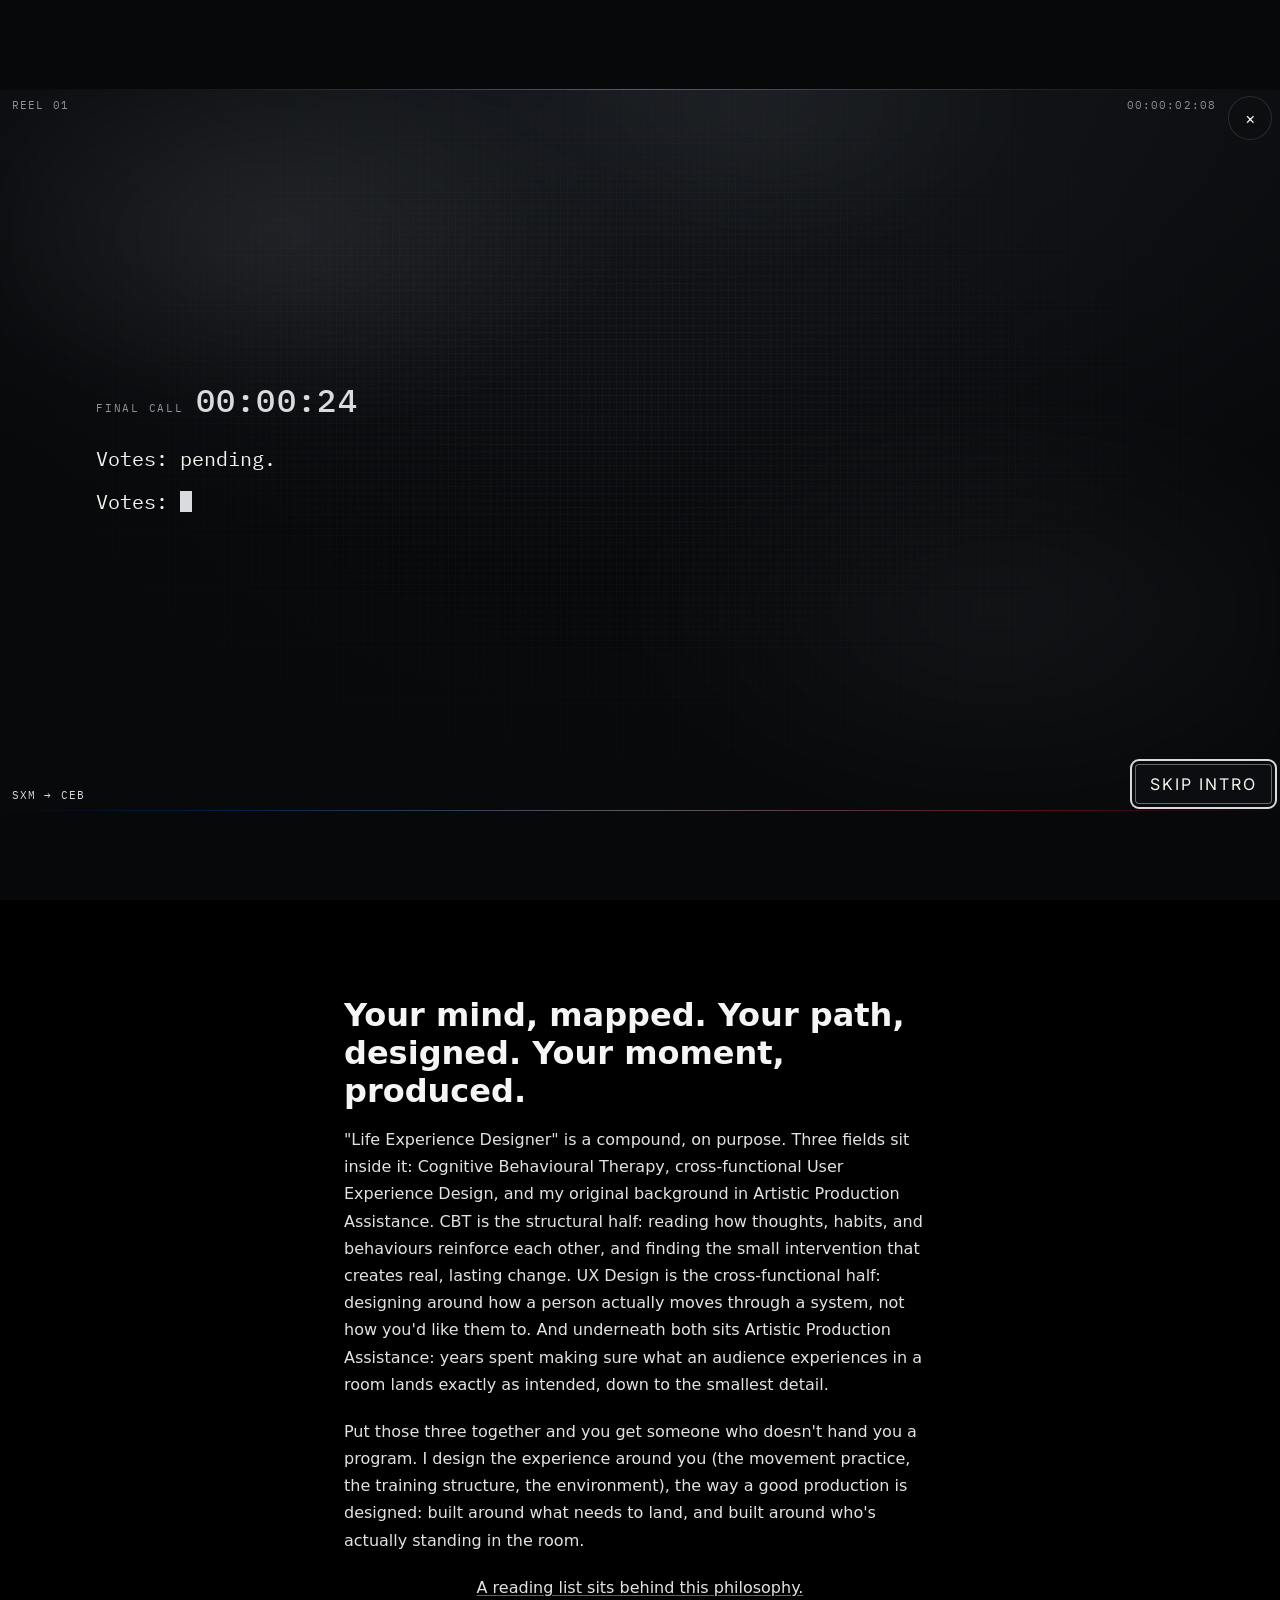
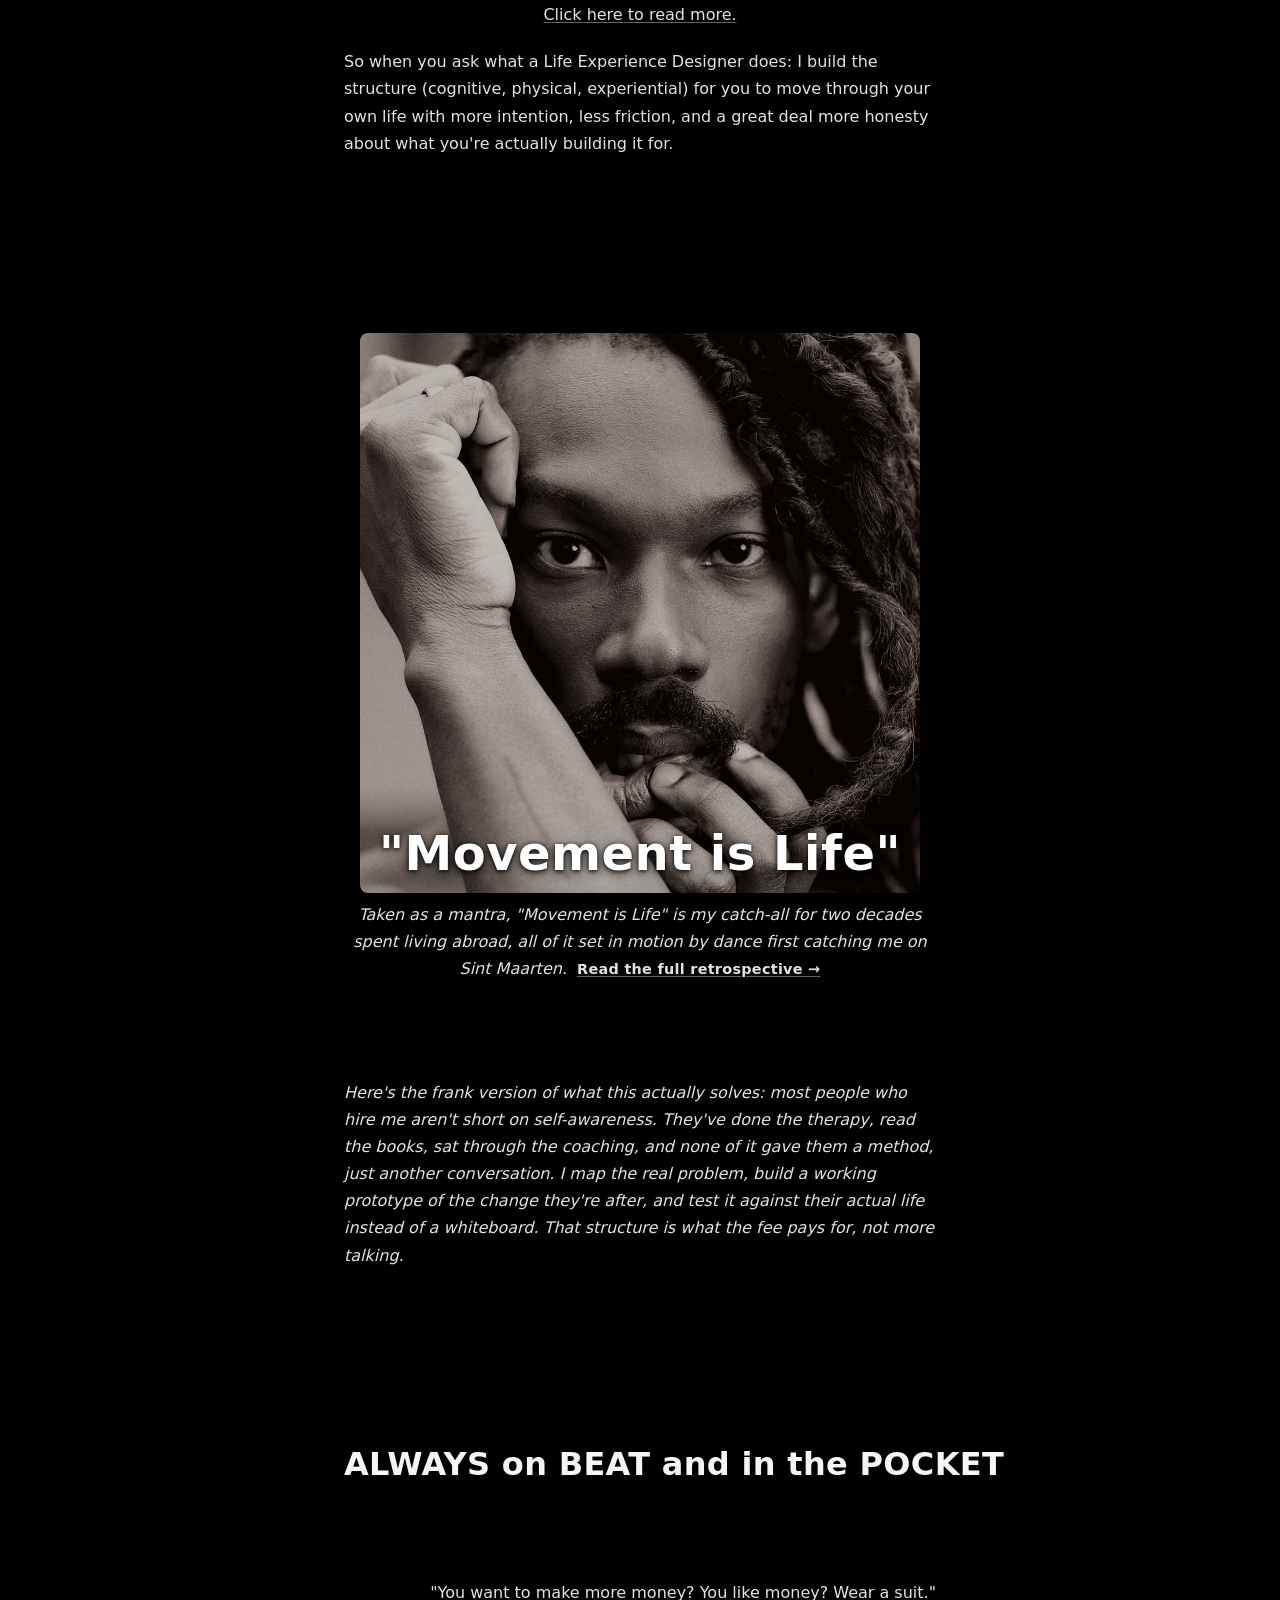
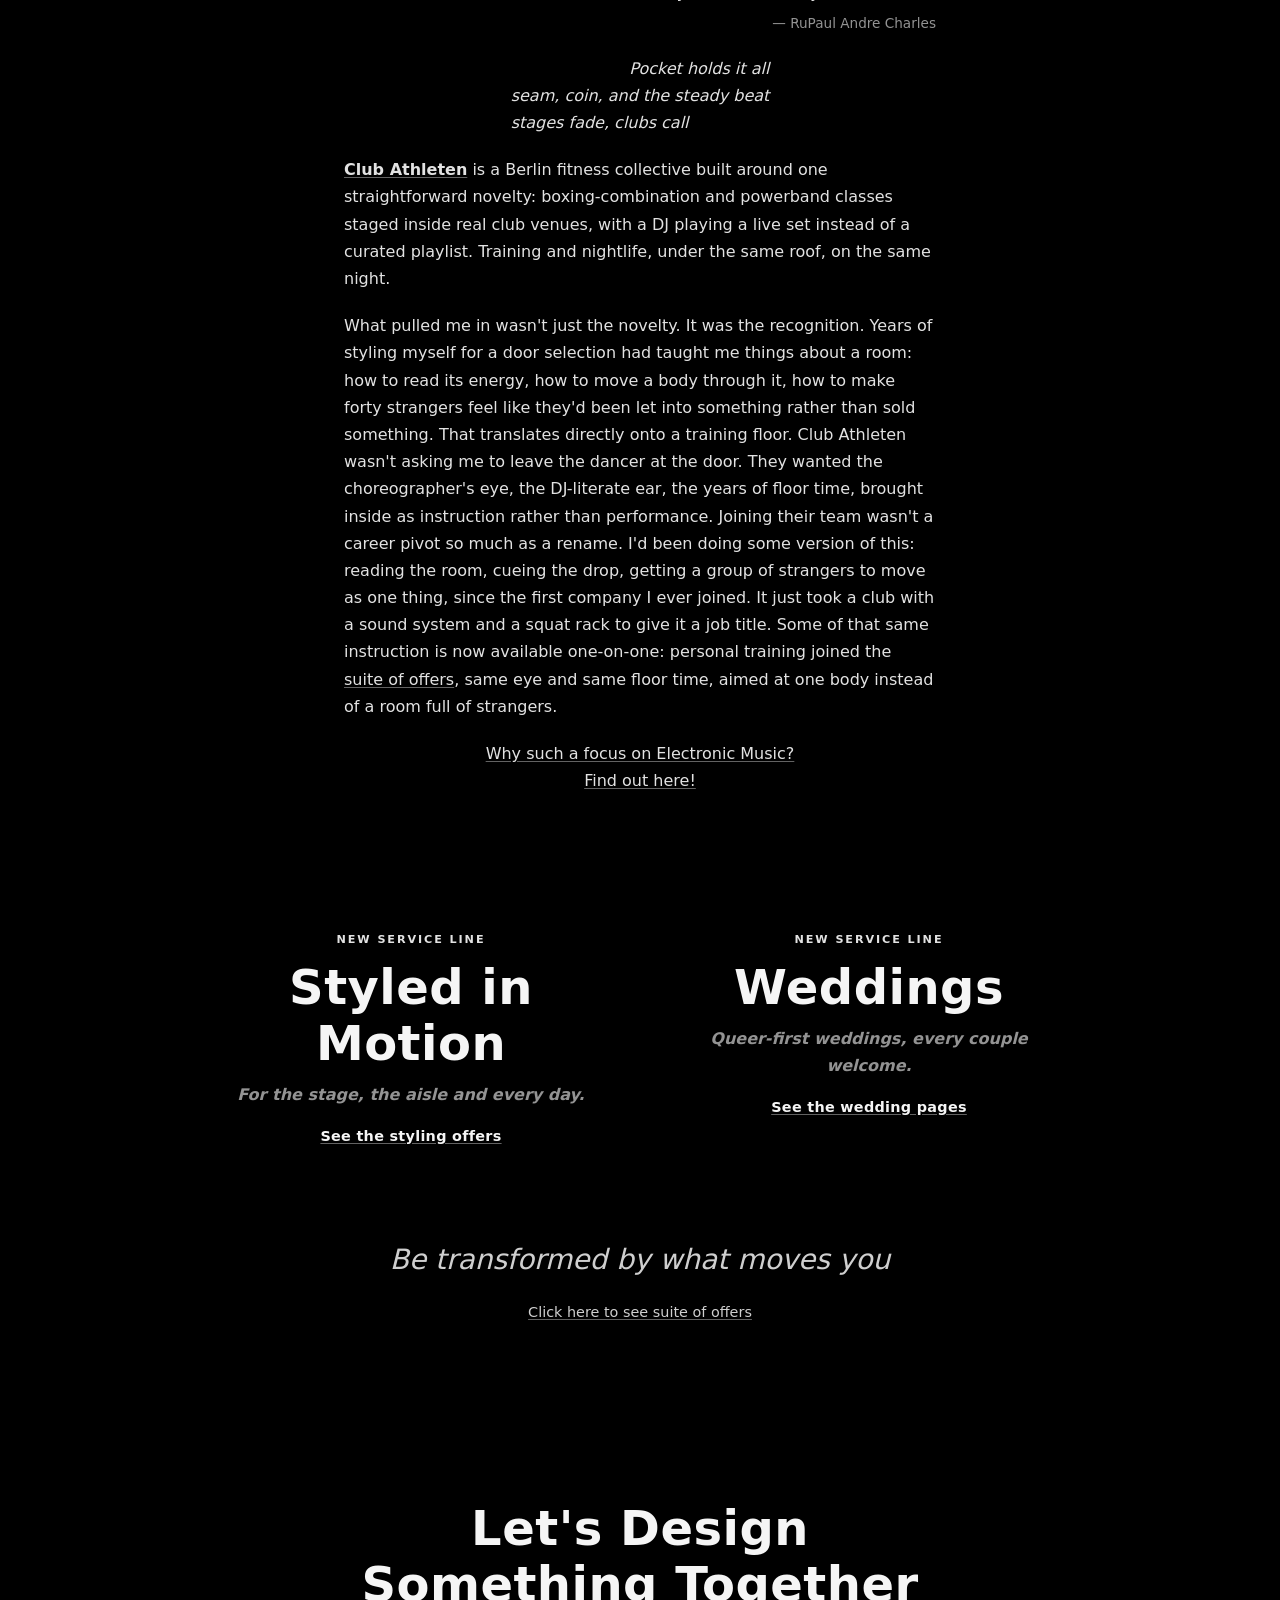
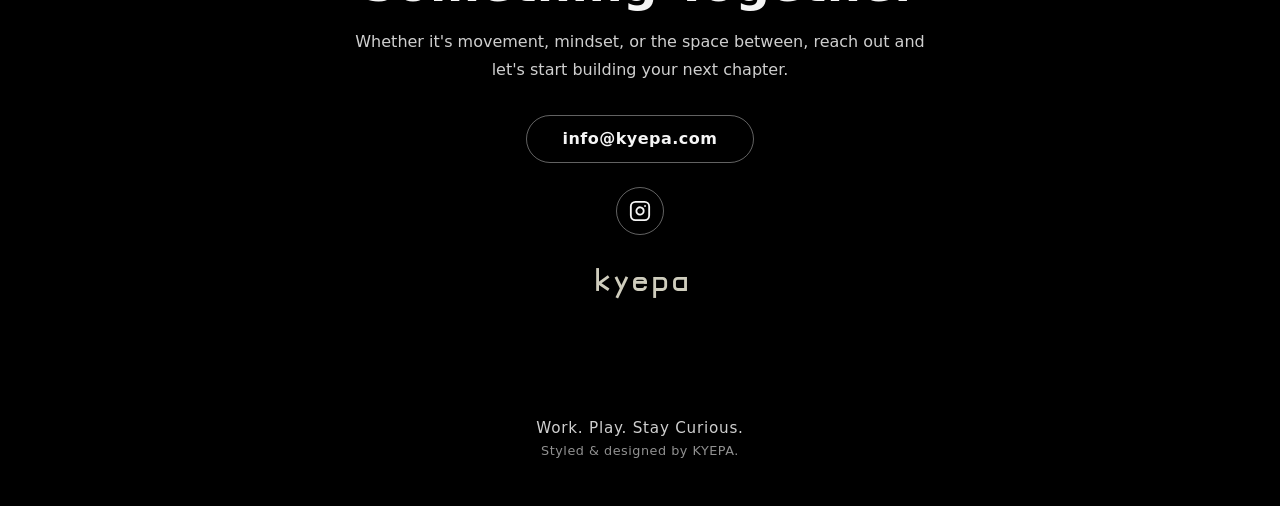
==== index.html @ 4e5dcab2 "Real photography, and the full offer list on the homepage Extracts five photos from the Instagram sc" ====
<!DOCTYPE html>
<html lang="en">
<head>
  <meta charset="UTF-8">
  <meta name="viewport" content="width=device-width, initial-scale=1.0">
  <title>Kyepa — Life Experience Designer</title>
  <link rel="stylesheet" href="style.css">

  <!-- GREENLIT campaign pop-up (Mr Gay World 2026). Everything it needs lives
       in /mgw/ — see the README. Fonts are only for the pop-up; they load
       after the page's own styles so they never block the homepage. -->
  <link rel="preconnect" href="https://fonts.googleapis.com">
  <link rel="preconnect" href="https://fonts.gstatic.com" crossorigin>
  <link rel="stylesheet" href="https://fonts.googleapis.com/css2?family=Oswald:wght@500;600;700&family=Inter:wght@400;500;600&family=IBM+Plex+Mono:wght@400;500&display=swap">
  <link rel="stylesheet" href="mgw/mgw.css">
</head>
<body>

  <video class="bg-video bg-video-a is-active" src="background.mov" autoplay muted loop playsinline></video>
  <video class="bg-video bg-video-b" src="background2.mov" autoplay muted loop playsinline></video>
  <div class="blur-layer" aria-hidden="true"></div>

  <a class="skip-link" href="#main-content">Skip to content</a>

  <!-- Site navigation. Deliberately a sibling of .hero, not a child: the
       hero is a full-viewport role="button", so a nav nested inside it
       would send every nav click into the Offers modal. The bar is bare
       text over the video and gains its plate as --progress rises. -->
  <nav class="site-nav" aria-label="Main">
    <ul class="site-nav-list">
      <li><a href="styling/index.html">Styling</a></li>
      <li><a href="weddings/index.html">Weddings</a></li>
      <li><a href="mailto:info@kyepa.com">Contact</a></li>
    </ul>
  </nav>

  <header class="hero" id="hero-banner" role="button" tabindex="0" aria-haspopup="dialog" aria-controls="offers-modal">
    <div class="hero-copy">
      <img class="hero-logo" src="logo.svg" alt="Kyepa">
      <p class="line line-1">Life Experience Designer</p>
    </div>

    <div class="scroll-indicator" aria-hidden="true">
      <svg viewBox="0 0 24 24" width="28" height="28" fill="none" stroke="currentColor"
           stroke-width="2" stroke-linecap="round" stroke-linejoin="round">
        <polyline points="6 4 12 10 18 4"></polyline>
        <polyline points="6 12 12 18 18 12"></polyline>
      </svg>
    </div>
  </header>

  <main class="content" id="main-content">

    <section class="led-explainer">
      <h2>Your mind, mapped. Your path, designed. Your moment, produced.</h2>
      <p>
        "Life Experience Designer" is a compound, on purpose. Three fields sit
        inside it: Cognitive Behavioural Therapy, cross-functional User
        Experience Design, and my original background in Artistic Production
        Assistance. CBT is the structural half: reading how thoughts,
        habits, and behaviours reinforce each other, and finding the small
        intervention that creates real, lasting change. UX Design is the
        cross-functional half: designing around how a person actually moves
        through a system, not how you'd like them to. And underneath both
        sits Artistic Production Assistance: years spent making sure what an
        audience experiences in a room lands exactly as intended, down to
        the smallest detail.
      </p>
      <p>
        Put those three together and you get someone who doesn't hand you a
        program. I design the experience around you (the movement practice,
        the training structure, the environment), the way a good production
        is designed: built around what needs to land, and built around who's
        actually standing in the room.
      </p>
      <p class="cta-line">
        <button type="button" class="inline-link-button" id="books-trigger">
          A reading list sits behind this philosophy.<br>
          Click here to read more.
        </button>
      </p>
      <p>
        So when you ask what a Life Experience Designer does: I build the
        structure (cognitive, physical, experiential) for you to move
        through your own life with more intention, less friction, and a
        great deal more honesty about what you're actually building it for.
      </p>
    </section>

    <dialog id="books-modal" class="modal modal--maroon">
      <div class="modal-content">
        <button type="button" class="modal-close" id="books-close" aria-label="Close">&times;</button>
        <h2 class="modal-title">Reading List</h2>
        <div class="book-panels">
          <div class="book-panel">
            <img class="book-cover" src="book-covers/hwt.jpg" alt="How the World Thinks cover">
            <div class="book-text">
              <h3 class="book-title">How the World Thinks<span>— Julian Baggini</span></h3>
              <p>
                Baggini treats philosophical traditions from Japan, India,
                China, the Muslim world, Africa and Australia with the same
                seriousness as anything out of Athens. His argument: there's
                no single correct architecture for reasoning about a good
                life, only different, internally coherent ones. I design the
                same way: not by installing my framework in you, but by
                understanding the one you're already running on.
              </p>
            </div>
          </div>
          <div class="book-panel">
            <img class="book-cover" src="book-covers/tes.jpg" alt="The Ethical Slut cover">
            <div class="book-text">
              <h3 class="book-title">The Ethical Slut<span>— Dossie Easton &amp; Janet W. Hardy</span></h3>
              <p>
                Its real subject is this: real change happens inside radical
                honesty. Not the performative kind. The kind where you say
                the true thing over the tidy one, and take full ownership of
                what you actually want. That's the standard I hold myself
                to, and the one I ask of anyone I work with.
              </p>
            </div>
          </div>
          <div class="book-panel">
            <img class="book-cover" src="book-covers/spr.jpg" alt="Sprint cover">
            <div class="book-text">
              <h3 class="book-title">Sprint<span>— Jake Knapp, John Zeratsky &amp; Braden Kowitz</span></h3>
              <p>
                Five days, one prototype, no meetings that go nowhere. It's
                the process I lean on whenever something needs to move from
                talking to testing fast: clear the calendar, get in a room,
                build something real.
              </p>
            </div>
          </div>
          <div class="book-panel">
            <img class="book-cover" src="book-covers/doet.jpg" alt="The Design of Everyday Things cover">
            <div class="book-text">
              <h3 class="book-title">The Design of Everyday Things<span>— Don Norman</span></h3>
              <p>
                Norman's rule sits underneath every session I run: when
                someone struggles to use a thing, the fault is rarely
                theirs. Good design reads as obvious in hindsight. That's
                the standard I hold my own structures to.
              </p>
            </div>
          </div>
          <div class="book-panel">
            <img class="book-cover" src="book-covers/aufn.jpg" alt="A Universe from Nothing cover">
            <div class="book-text">
              <h3 class="book-title">A Universe from Nothing<span>— Lawrence M. Krauss</span></h3>
              <p>
                Krauss makes the case that even nothing has structure, rules,
                potential. I keep it close as a reminder that starting from
                zero (a blank practice, a client with no plan) isn't
                starting from nothing at all.
              </p>
            </div>
          </div>
        </div>
      </div>
    </dialog>

    <!-- TODO(Kyle): placeholder peer testimonials, hidden from public view until real
         client testimonials and photos are ready — uncomment to bring back live
    <section class="testimonials" aria-label="Testimonials">
      <div class="testimonial-tile fade">
        <div class="testimonial-photo" aria-hidden="true">JM</div>
        <p class="testimonial-quote">
          "Working with him completely reshaped how I move through stress."
        </p>
        <p class="testimonial-name">Jordan M. <span>— peer, movement coach</span></p>
      </div>
      <div class="testimonial-tile">
        <div class="testimonial-photo" aria-hidden="true">AL</div>
        <p class="testimonial-quote">
          "Equal parts choreographer, therapist, and hype man. Rare combination."
        </p>
        <p class="testimonial-name">Aline L. <span>— peer, UX designer</span></p>
      </div>
      <div class="testimonial-tile">
        <div class="testimonial-photo" aria-hidden="true">TR</div>
        <p class="testimonial-quote">
          "I walked in stuck. I walked out with an actual plan for my body
          and my head."
        </p>
        <p class="testimonial-name">Theo R. <span>— peer, dancer</span></p>
      </div>
      <div class="testimonial-tile fade">
        <div class="testimonial-photo" aria-hidden="true">SK</div>
        <p class="testimonial-quote">
          "The kind of feedback that actually changes how you carry yourself."
        </p>
        <p class="testimonial-name">Sam K. <span>— peer, CBT practitioner</span></p>
      </div>
    </section>
    -->


    <div class="section-break section-break--trigger" id="movement-trigger"
         role="button" tabindex="0" aria-haspopup="dialog" aria-controls="movement-modal">
      <div class="movement-portrait-wrap">
        <img class="movement-portrait" src="avatar2.jpg" alt="Portrait of Kyle Patrick">
        <h2>"Movement is Life"</h2>
      </div>
      <p class="section-break-subtitle">
        Taken as a mantra, "Movement is Life" is my catch-all for two
        decades spent living abroad, all of it set in motion by dance
        first catching me on Sint Maarten.
        <span class="section-break-cta">Read the full retrospective →</span>
        <span class="banner-shimmer" aria-hidden="true">
          <span class="shimmer-arrow shimmer-arrow--roll"></span>
          <span class="shimmer-arrow shimmer-arrow--race"></span>
        </span>
      </p>
    </div>

    <section>
      <p class="text-italic">
        Here's the frank version of what this actually solves: most people
        who hire me aren't short on self-awareness. They've done the
        therapy, read the books, sat through the coaching, and none of it
        gave them a method, just another conversation. I map the real
        problem, build a working prototype of the change they're after, and
        test it against their actual life instead of a whiteboard. That
        structure is what the fee pays for, not more talking.
      </p>
    </section>

    <dialog id="movement-modal" class="modal">
      <div class="modal-content">
        <button type="button" class="modal-close" id="movement-close" aria-label="Close">&times;</button>
        <h2 class="modal-title">Belle Histoire</h2>
        <p>
          Two decades into a life spent moving, if you ask what I bring into
          a room, it isn't limited to showmanship. It's a deep, intuitive
          mastery of body control and articulation, matched with an urgency
          about movement that's been embedded in me since long before I had
          language for it.
        </p>
        <p>
          Before movement, there was mathematics. Architecture, too. I had
          genuine ambitions of teaching either; structure and precision were
          always where my mind wanted to live. But somewhere in the early
          2000s, the drive to move overtook the drive to explain how things
          were built. Music videos were still a real cultural force back then,
          well before our media diet fractured into the disjointed way we
          consume things now, and that was the world that pulled me in.
        </p>
        <p>
          My actual start in dance, though, was less a decision than a shove:
          thrown into the deep end of the pool, on Sint Maarten, early 2000s.
          "Dance," even as a hobby, wasn't the easiest look for a guy to wear
          at the time, not with Jamaica sitting right next door, its musical
          influence already seeped well beyond the Caribbean Sea and merged
          into the region's wider lexicon and attitudes. I still love and
          enjoy Dancehall and Reggaeton today for what they are. I'll also say
          plainly that both unfortunately carry lyrics that are largely
          homophobic and misogynistic. Being one of the few boys who
          dared to dance at all, in that climate, came with few advantages at
          the time. Most of those advantages only become recognizable in
          hindsight.
        </p>
        <p>
          One of them, unglamorous as it sounds: ratio. Boys were so
          outnumbered that if you showed even a bit of talent, you'd be
          thrust straight into the advanced classes and carried along on
          sheer encouragement until you caught up to where you were
          "supposed" to be. That ratio didn't stay behind on the island. It
          followed me into my university years.
        </p>
        <p>
          Being a Dutch national, moving to the Netherlands to pursue a
          bachelor's degree after finishing HAVO was relatively standard
          procedure. Many students made that crossing with one shoe left at
          home, so to speak. I never packed that way. I saw it as my great
          escape, my chance to venture out into the wider world where I
          belonged, all the freedom I'd imagined finally within reach.
        </p>
        <p>
          The program itself didn't quite live up to the fantasy I'd built
          around it. I went to two universities, and the ratio that shaped my
          island years followed me straight into the first one: my inaugural
          class at Fontys Dance Academy, in 2007/08, had an anomalous number
          of young men sign up. I didn't see out the second year there;
          before it closed, I'd decided to change schools and continue my
          studies in Rotterdam, at Codarts Dance Academy, 2009/10. It was a
          different animal entirely: much less homie, much less cozy, run
          more like an industry machine than a school. Given the notoriety
          that came with being a Codarts alumnus, it was an easy trade to
          make.
        </p>
        <p>
          Before the close of 2010, I'd met
          <a href="https://naninelinning.nl/" target="_blank" rel="noopener">Nanine Linning</a>.
          Today she's the
          Artistic Leader of Scapino Ballet in Rotterdam; back then, she had
          exactly one year under her belt as Company Director of the city
          theater in Osnabrück, Germany. I joined her company as an
          apprentice, trading my final year of taking classes as a student
          for a full season's worth of real workfield and stage experience
          instead. I graduated in 2011, the same year the company changed
          host cities: most of us moved to Heidelberg with it, and I stayed
          an integral member of the company until 2016. Some of that
          archive still lives on
          <a href="https://www.instagram.com/kye_pai" target="_blank" rel="noopener">@kye_pai</a>,
          if you want to see it.
        </p>
      </div>
    </dialog>

    <div class="section-break section-break--tight">
      <h2>ALWAYS on BEAT and in the POCKET</h2>
    </div>

    <section>
      <p class="pull-quote-right">
        "You want to make more money? You like money? Wear a suit."
        <span class="quote-attribution">— RuPaul Andre Charles</span>
      </p>
      <p class="text-italic haiku-diagonal">
        <span class="haiku-line haiku-line--top">Pocket holds it all</span>
        <span class="haiku-line haiku-line--mid">seam, coin, and the steady beat</span>
        <span class="haiku-line haiku-line--bottom">stages fade, clubs call</span>
      </p>
      <p>
        <span class="plate-trigger">
          <a href="https://www.clubathleten.de/" target="_blank" rel="noopener">Club Athleten</a>
          <span class="hover-plate" role="note">
            Club Athleten found me the way most good things in Berlin do,
            sideways, through someone who knew someone, at an hour when the
            distinction between "workout" and "night out" had already
            stopped meaning anything. Their whole premise is the wall I'd
            spent a decade quietly dismantling in my own life: fitness on
            one side, club culture on the other, never to touch. Club
            Athleten touches them constantly, on purpose. Classes built on
            boxing combinations and powerband work, run inside actual Berlin
            venues, with a DJ playing an honest-to-god live set instead of a
            Spotify playlist piped through gym speakers. Sweat first, then
            the bar. "Sassy workouts, sweaty DJ sets," as they put it, and
            I remember thinking, well, that's just Tuesday.
          </span>
        </span>
        is a Berlin fitness collective built around one straightforward
        novelty: boxing-combination and powerband classes staged inside
        real club venues, with a DJ playing a live set instead of a curated
        playlist. Training and nightlife, under the same roof, on the same
        night.
      </p>
      <p>
        What pulled me in wasn't just the novelty. It was the recognition. Years
        of styling myself for a door selection had taught me things about a
        room: how to read its energy, how to move a body through it, how
        to make forty strangers feel like they'd been let into something
        rather than sold something. That translates directly onto a
        training floor. Club Athleten wasn't asking me to leave the dancer
        at the door. They wanted the choreographer's eye, the DJ-literate
        ear, the years of floor time, brought inside as instruction rather
        than performance. Joining their team wasn't a career pivot so much
        as a rename. I'd been doing some version of this: reading the
        room, cueing the drop, getting a group of strangers to move as one
        thing, since the first company I ever joined. It just took a club
        with a sound system and a squat rack to give it a job title. Some
        of that same instruction is now available one-on-one: personal
        training joined the
        <button type="button" class="inline-link-button offers-trigger" aria-haspopup="dialog" aria-controls="offers-modal">
          suite of offers
        </button>, same eye and same floor time, aimed at one body instead
        of a room full of strangers.
      </p>
      <!-- TODO(Kyle): verify Club Athleten format/venue/tagline details against their current site before publishing -->
      <p class="cta-line">
        <button type="button" class="inline-link-button" id="techno-reclamation-trigger">
          Why such a focus on Electronic Music?<br>
          Find out here!
        </button>
      </p>
    </section>

    <dialog id="techno-reclamation-modal" class="modal">
      <div class="modal-content">
        <button type="button" class="modal-close" id="techno-reclamation-close" aria-label="Close">&times;</button>
        <h2 class="modal-title">Techno Reclamation</h2>
        <p>
          Long before it was a sound you needed the right posture to get past
          a bouncer for,
          <a href="https://en.wikipedia.org/wiki/Detroit_techno" target="_blank" rel="noopener">techno was Black and it was American</a>.
          Three teenagers from Belleville, Michigan, spliced
          <a href="https://en.wikipedia.org/wiki/Parliament-Funkadelic" target="_blank" rel="noopener">Parliament-Funkadelic's</a>
          cosmic slop together with
          <a href="https://en.wikipedia.org/wiki/Kraftwerk" target="_blank" rel="noopener">Kraftwerk's</a>
          precision, because a synthesizer, unlike a factory job, doesn't care
          what you look like when it hires you. Juan Atkins, Derrick May,
          Kevin Saunderson
          (<a href="https://en.wikipedia.org/wiki/The_Belleville_Three" target="_blank" rel="noopener">the Belleville Three</a>)
          built the blueprint in Detroit's Black middle class, feeding it
          late at night to
          <a href="https://en.wikipedia.org/wiki/The_Electrifying_Mojo" target="_blank" rel="noopener">The Electrifying Mojo's</a>
          radio show, the DJ whose refusal to sort records by genre or race is
          half the reason Kraftwerk and Parliament ever ended up in the same
          mix to begin with. What came out of it was what one writer called
          "a deprived sound trying to get out," which is
          <a href="https://en.wikipedia.org/wiki/Afrofuturism" target="_blank" rel="noopener">Afrofuturism</a>
          doing exactly what it always does: taking the machine that was
          supposed to replace you and making it sing on your terms instead.
          And it isn't a distant cousin to what I grew up around. It's the
          same family. It's the current
          <a href="https://en.wikipedia.org/wiki/The_Black_Atlantic" target="_blank" rel="noopener">Paul Gilroy named the Black Atlantic</a>:
          the same one that carried Jamaica's
          <a href="https://en.wikipedia.org/wiki/Sound_system_(DJ)" target="_blank" rel="noopener">soundsystem culture</a>
          across the sea to Sint Maarten's doorstep is the one that carried
          funk and soul into Detroit's basements and came back out the other
          side as a four-on-the-floor kick drum.
        </p>
        <p>
          It's also traceable, almost embarrassingly precisely: a 1988 Virgin
          Records compilation called
          <a href="https://en.wikipedia.org/wiki/Techno!_The_New_Dance_Sound_of_Detroit" target="_blank" rel="noopener"><em>Techno! The New Dance Sound of Detroit</em></a>
          is the reason the genre has that name at all, and it's the record
          that physically carried this sound across the Atlantic into
          England, Belgium, and Germany, handing European producers the
          blueprint direct from the source.
        </p>
        <p>
          Somewhere between Detroit and the club I had to dress correctly for,
          that origin got quietly edited out of the story. The scholar
          <a href="https://www.ctm-festival.de/magazine/white-brothers-with-no-soul" target="_blank" rel="noopener">Alexander Weheliye has documented this in detail</a>:
          West Berlin had Black club culture (funk, R&amp;B, house) running
          through it well before 1989, and around 1992, as the city's
          producers built the harder, more "metronomic" sound that would
          become internationally synonymous with Berlin, that scene got
          written out of the story. It happened alongside, not apart from,
          the violence people of color faced during
          <a href="https://en.wikipedia.org/wiki/German_reunification" target="_blank" rel="noopener">German reunification</a>,
          violence the official narrative still treats as an exception
          rather than as part of how the city rebuilt its own myth. Blackness
          stayed welcome in that myth only from a safe transatlantic
          distance: celebrated in Detroit's producers, absent from Berlin's
          own dancefloors. There's a whole movement now doing the work of
          putting that authorship back where it belongs:
          <a href="https://honeysucklemag.com/interview-make-techno-black-again/" target="_blank" rel="noopener">Make Techno Black Again</a>,
          built around the theorist and producer
          <a href="https://www.factmag.com/2019/12/17/techno-is-technocracy/" target="_blank" rel="noopener">DeForrest Brown Jr.</a>,
          is the bluntest, most literal name for it, arguing that the genres
          funding the modern music industry were, plainly, taken from Black
          people, and that fixing it takes more than a credit line.
        </p>
        <p>
          I didn't coin "Techno Reclamation" as an academic position. I coined
          it standing in a Berlin queue, aware that the anonymity and clout I
          was chasing were built, underneath everything, on a lineage that
          already belonged to someone who looked like me. Anonymity and
          personal branding turned out to be two ends of the same rope: the
          more I disappeared into Berlin's version of the culture, the more I
          understood I was actually looking for a way back to where it
          started. For me, that isn't Detroit. It's Sint Maarten, and the
          youth there who've never been told that the music filling out a
          Berlin warehouse at 4am has their own grandparents' fingerprints on
          it. That's the branding, stripped down to its actual ambition: not
          "dancer who lived in Berlin," but someone carrying the reclamation
          home, teaching the technique with the history still attached.
        </p>
        <p>
          That's not an argument I make from the sidelines. It's a practice
          I show up for. Since at least September 2025 I've been part of
          <a href="https://www.instagram.com/das.techno.team/" target="_blank" rel="noopener">Das Techno Team</a>,
          the Berlin collective behind <em>Resonanz: The Movement of
          Sound</em>, a dance workshop set to live electronic music. My
          credit on it is "Impulses," the movement layer, standing in the
          same production credit block as Light and Sound, because Resonanz
          treats the body moving through a room as its own instrument, not
          an accessory to the ones plugged in. What started as Berlin
          editions became an international premiere at Slakthuset in
          Stockholm, then a Copenhagen edition, with my name on the lineup
          poster alongside
          <a href="https://www.instagram.com/_john_fick/" target="_blank" rel="noopener">John Fick</a>,
          <a href="https://www.instagram.com/borfd_ritualcycles/" target="_blank" rel="noopener">Ritual Cycles</a>,
          <a href="https://www.instagram.com/eitan.shinder/" target="_blank" rel="noopener">Eitan Shinder</a>, and
          <a href="https://www.instagram.com/molly.lollen/" target="_blank" rel="noopener">Molly Lollen</a>;
          and, less formally but no less sincerely, the team's own
          "Head of Upper Body Operations." Techno Reclamation isn't a
          position I hold at a remove from the culture. It's the room I'm
          standing in most weekends, doing the actual work of putting the
          body back at the center of a sound that, for a while, tried to
          forget it ever had one.
        </p>
      </div>
    </dialog>

    <!-- TODO(Kyle): bullets 6 (CBT & UX Design certificates) and 7 (services offered) still need drafting — no source notes yet, needs your input -->

    <!-- Teasers for the two new service lines. Real links, not modal
         triggers, so they need no keydown handlers of their own. -->
    <div class="teaser-pair">
      <a class="styling-teaser" href="styling/index.html">
        <p class="styling-teaser-eyebrow">New service line</p>
        <h2>Styled in Motion</h2>
        <p class="styling-teaser-line">
          For the stage, the aisle and every day.
        </p>
        <p class="styling-teaser-cta">See the styling offers</p>
      </a>
      <a class="styling-teaser" href="weddings/index.html">
        <p class="styling-teaser-eyebrow">New service line</p>
        <h2>Weddings</h2>
        <p class="styling-teaser-line">
          Queer-first weddings, every couple welcome.
        </p>
        <p class="styling-teaser-cta">See the wedding pages</p>
      </a>
    </div>

    <div class="closing-line">
      <p>Be transformed by what moves you</p>
      <p class="closing-line-cta">
        <button type="button" class="inline-link-button offers-trigger" id="offers-trigger" aria-haspopup="dialog" aria-controls="offers-modal">
          Click here to see suite of offers
        </button>
      </p>
    </div>

    <dialog id="offers-modal" class="modal modal--offers">
      <div class="modal-content">
        <button type="button" class="modal-close" id="offers-close" aria-label="Close">&times;</button>
        <h2 class="modal-title">Suite of Offers</h2>
        <p>
          Most of this runs on the same five-phase Life Experience Design
          Sprint (Map, Diverge, Decide, Prototype, Test), borrowed from the
          product design sprint and run on an actual life instead of a
          feature. Personal Training is the one purely physical track.
          Choose whichever matches what you're ready to work on.
        </p>
        <h3 class="offer-group-title">Life Experience Design</h3>
        <div class="offer-list">
          <div class="offer-item">
            <p class="offer-name">Discovery Call <span class="offer-price">Free</span></p>
            <p>20 minutes, video or phone: a fit-check before anything else.</p>
          </div>
          <div class="offer-item">
            <p class="offer-name">Single Sprint <span class="offer-price">€450</span></p>
            <p>
              One ~3-hour intensive session. All five phases, compressed:
              you leave with a written map and a prototype script.
            </p>
          </div>
          <div class="offer-item">
            <p class="offer-name">Full Sprint <span class="offer-price">€1,600</span></p>
            <p>
              Five sessions across 3–5 weeks, one phase at a time, with
              real-world testing in between. The flagship format: one
              complimentary iteration session included within 60 days.
            </p>
          </div>
          <div class="offer-item">
            <p class="offer-name">Personal Training <span class="offer-price">€85 / session</span></p>
            <p>
              1:1 movement and conditioning, built on the same Club
              Athleten method: boxing combinations, powerband work, a
              trained eye for how your body actually moves.
            </p>
          </div>
          <div class="offer-item">
            <p class="offer-name">Design Partner <span class="offer-price">€900 / month</span></p>
            <p>
              A monthly 90-minute session plus async check-ins, for
              sprinting continuously across a longer arc. Minimum
              three-month commitment.
            </p>
          </div>
        </div>
        <!-- Styled in Motion offers, rendered from styling/styling.config.js
             by script.js so the prices here can never drift from the ones
             on /styling/. Edit them there, not in this file. -->
        <div id="home-styling-offers"></div>

        <h3 class="offer-group-title">Weddings</h3>
        <div class="offer-list">
          <div class="offer-item">
            <p class="offer-name">KYEPA Weddings <span class="offer-price">Price on request</span></p>
            <p>
              Queer-first wedding planning and styling: destination weddings
              on St. Martin, and styling, personal shopping and first-dance
              choreography wherever you live.
              <a href="weddings/index.html">See the wedding pages</a>.
            </p>
          </div>
        </div>

        <p class="offer-note">
          Indicative pricing.
          <a href="mailto:info@kyepa.com">Get in touch</a> for a discovery call.
        </p>
      </div>
    </dialog>

    <section class="contact-cta">
      <h2>Let's Design Something Together</h2>
      <p>
        Whether it's movement, mindset, or the space between, reach out and
        let's start building your next chapter.
      </p>
      <a class="contact-button" href="mailto:info@kyepa.com">info@kyepa.com</a>
      <a class="social-button" href="https://www.instagram.com/kye_pa" target="_blank" rel="noopener" aria-label="Kyepa on Instagram">
        <svg viewBox="0 0 24 24" width="22" height="22" fill="none" stroke="currentColor"
             stroke-width="2" stroke-linecap="round" stroke-linejoin="round">
          <rect x="2" y="2" width="20" height="20" rx="5" ry="5"></rect>
          <path d="M16 11.37A4 4 0 1 1 12.63 8 4 4 0 0 1 16 11.37z"></path>
          <line x1="17.5" y1="6.5" x2="17.51" y2="6.5"></line>
        </svg>
      </a>
      <a class="footer-logo-link" href="#" aria-label="Back to top">
        <img class="footer-logo" src="logo.svg" alt="Kyepa">
      </a>
    </section>

  </main>

  <footer class="site-footer">
    <p>Work. Play. Stay Curious.</p>
    <p class="site-footer-credit">Styled &amp; designed by KYEPA.</p>
  </footer>

  <!-- Not deferred: script.js is not either, and a deferred script would
       run after it, leaving the offers modal empty. -->
  <script src="styling/styling.config.js"></script>
  <script src="script.js"></script>

  <!-- GREENLIT campaign pop-up mounts here. Shows the full intro film on a
       first visit, then leaves a pill in the corner that reopens it.
       Add ?mgw to any homepage link to force it open for repeat visitors. -->
  <div id="mgw-root"></div>
  <script src="mgw/mgw.config.js" defer></script>
  <script src="mgw/mgw.js" defer></script>
</body>
</html>
---- style.css ----
* {
  margin: 0;
  padding: 0;
  box-sizing: border-box;
}

html {
  scroll-behavior: smooth;
}

body {
  font-family: system-ui, sans-serif;
  color: #f5f5f5;
  background: #000;
}

/* Fixed video background, sits behind the whole site */
.bg-video {
  position: fixed;
  inset: 0;
  width: 100%;
  height: 100%;
  object-fit: cover;
  z-index: -2;
  opacity: 0;
  transition: opacity 0.4s ease;
}

.bg-video.is-active {
  opacity: 1;
}

/* Frosted layer that crawls up over the video as the page scrolls */
.blur-layer {
  position: fixed;
  inset: 0;
  z-index: -1;
  background: transparent;
  backdrop-filter: blur(8px);
  -webkit-backdrop-filter: blur(8px);
  clip-path: inset(calc((1 - var(--progress, 0)) * 100%) 0 0 0);
  -webkit-clip-path: inset(calc((1 - var(--progress, 0)) * 100%) 0 0 0);
}

/* Splash section — also the trigger for jumping to the Offers modal */
.hero {
  position: relative;
  height: 100vh;
  display: flex;
  flex-direction: column;
  align-items: center;
  justify-content: center;
  text-align: center;
  padding: 2rem;
  overflow: hidden;
  cursor: pointer;
}

.hero:focus-visible {
  outline: 2px solid rgba(245, 245, 245, 0.6);
  outline-offset: -4px;
}

.hero-copy {
  transform: translateY(calc(var(--progress, 0) * -12vh));
  opacity: calc(1 - var(--progress, 0));
}

.hero-logo {
  display: block;
  width: min(1760px, 85vw);
  height: auto;
  margin: 0 auto 1.5rem;
  opacity: 0;
  animation: fadeIn 1s ease forwards;
}

.line {
  opacity: 0;
  animation: fadeIn 1s ease forwards;
}

.line-1 {
  font-size: clamp(1.8rem, 4.8vw, 3.2rem);
  font-weight: 600;
  letter-spacing: 0.01em;
  animation-delay: 0s;
}

.line-2 {
  margin-top: 0.75rem;
  font-size: clamp(1.5rem, 4vw, 2.5rem);
  font-weight: 400;
  animation-delay: 3s;
}

.line-3 {
  margin-top: 0.5rem;
  font-size: clamp(1rem, 2.5vw, 1.5rem);
  font-weight: 300;
  color: #cfcfcf;
  animation-delay: 4s;
}

@keyframes fadeIn {
  from { opacity: 0; }
  to { opacity: 1; }
}

.scroll-indicator {
  position: absolute;
  bottom: 2.5rem;
  left: 50%;
  color: #f5f5f5;
  opacity: 0;
  transform: translateX(-50%);
  animation:
    fadeIn 1s ease 5s forwards,
    pulse 2.2s ease-in-out 6s infinite;
}

@keyframes pulse {
  0%, 100% { transform: translate(-50%, 0); opacity: 1; }
  50% { transform: translate(-50%, 10px); opacity: 0.55; }
}

/* Scrolling content */
.content {
  position: relative;
  z-index: 1;
}

.content section {
  max-width: 640px;
  margin: 0 auto;
  padding: 6rem 1.5rem;
}

.content h2 {
  font-size: clamp(1.5rem, 3vw, 2rem);
  font-weight: 600;
  margin-bottom: 1rem;
}

.content p {
  line-height: 1.7;
  color: #e2e2e2;
}

.text-italic {
  font-style: italic;
}

.content a {
  color: inherit;
  font-weight: 600;
  text-decoration-color: rgba(245, 245, 245, 0.4);
  text-underline-offset: 0.15em;
}

.content a:hover,
.content a:focus-visible {
  text-decoration-color: currentColor;
}

.cta-line {
  text-align: center;
}

.inline-link-button {
  background: none;
  border: none;
  padding: 0;
  margin: 0;
  font: inherit;
  color: inherit;
  text-align: center;
  cursor: pointer;
  text-decoration: underline;
  text-decoration-color: rgba(245, 245, 245, 0.4);
  text-underline-offset: 0.15em;
  transition: text-decoration-color 0.2s ease;
}

.inline-link-button:hover,
.inline-link-button:focus-visible {
  text-decoration-color: currentColor;
}

/* Club Athleten hover plate: reveals on hovering/focusing the link itself,
   which still clicks straight through to their site. Blurred, but kept
   colorless (grayscale) rather than tinted like the modals. */
.plate-trigger {
  position: relative;
}

.hover-plate {
  position: absolute;
  top: 100%;
  left: 0;
  transform: translateY(4px);
  margin-top: 0.5rem;
  width: min(420px, 85vw);
  padding: 1.25rem 1.5rem;
  border-radius: 10px;
  border: 1px solid rgba(245, 245, 245, 0.12);
  background: rgba(20, 20, 20, 0.88);
  backdrop-filter: blur(16px);
  -webkit-backdrop-filter: blur(16px);
  color: #f5f5f5;
  font-size: 0.9rem;
  font-weight: 400;
  font-style: normal;
  line-height: 1.6;
  text-align: left;
  opacity: 0;
  visibility: hidden;
  pointer-events: none;
  transition: opacity 0.2s ease, transform 0.2s ease;
  z-index: 5;
}

.plate-trigger:hover .hover-plate,
.plate-trigger:focus-within .hover-plate {
  opacity: 1;
  visibility: visible;
  transform: translateY(0);
  pointer-events: auto;
}

/* Techno Reclamation reveal modal */
.modal {
  position: fixed;
  top: 50%;
  left: 50%;
  transform: translate(-50%, -50%);
  margin: 0;
  border: none;
  border-radius: 12px;
  padding: 0;
  width: min(640px, 90vw);
  max-height: 80vh;
  background: rgba(17, 26, 19, 0.88);
  color: #f5f5f5;
}

.modal::backdrop {
  background: transparent;
  backdrop-filter: blur(4px);
  -webkit-backdrop-filter: blur(4px);
}

/* Belle Histoire: neutral tile, not the default green */
#movement-modal {
  background: rgba(23, 24, 28, 0.88);
}

.modal-content {
  position: relative;
  padding: 2.5rem 2rem 2rem;
  overflow-y: auto;
  max-height: 80vh;
}

.modal-title {
  font-size: clamp(1.5rem, 4vw, 2rem);
  font-weight: 600;
  letter-spacing: 0.01em;
  margin-bottom: 1.25rem;
}

.modal-content p {
  line-height: 1.7;
  color: #e2e2e2;
}

.modal-content p + p {
  margin-top: 1.25rem;
}

.modal-close {
  position: absolute;
  top: 0.75rem;
  right: 0.75rem;
  width: 2rem;
  height: 2rem;
  border: none;
  border-radius: 50%;
  background: rgba(245, 245, 245, 0.1);
  color: #f5f5f5;
  font-size: 1.25rem;
  line-height: 1;
  cursor: pointer;
  transition: background-color 0.2s ease;
}

.modal-close:hover,
.modal-close:focus-visible {
  background: rgba(245, 245, 245, 0.25);
}

/* Two Books reveal modal — same shape as Techno Reclamation, maroon plate.
   Dialog itself goes transparent so only the content div's translucent
   maroon shows, instead of stacking two semi-transparent layers. */
.modal--maroon {
  background: transparent;
}

.modal--maroon .modal-content {
  background: rgba(46, 17, 22, 0.88);
}

.book-panels {
  display: flex;
  justify-content: center;
  gap: 1.75rem 1.5rem;
  flex-wrap: wrap;
}

.book-panel {
  flex: 1 1 240px;
  display: flex;
  align-items: flex-start;
  gap: 1rem;
}

.book-cover {
  flex: 0 0 64px;
  width: 64px;
  aspect-ratio: 2 / 3;
  border-radius: 4px;
  background: rgba(245, 245, 245, 0.1);
  border: 1px solid rgba(245, 245, 245, 0.2);
  display: block;
  object-fit: cover;
}

.book-text {
  flex: 1;
  min-width: 0;
}

.book-title {
  font-size: 1rem;
  font-weight: 600;
}

.book-title span {
  display: block;
  font-size: 0.8rem;
  font-weight: 400;
  color: rgba(245, 245, 245, 0.6);
  margin-top: 0.2rem;
}

.book-text p {
  margin-top: 0.75rem;
}

/* Space out consecutive paragraphs within a section */
.content p + p {
  margin-top: 1.25rem;
}

.quote-attribution {
  display: block;
  margin-top: 0.35rem;
  font-size: 0.85rem;
  color: rgba(245, 245, 245, 0.6);
}

.pull-quote-right {
  text-align: right;
}

/* Haiku diagonal: shrink-wrapped to the middle line's own width, so the top
   line (right-aligned) hugs the middle line's right edge and the bottom
   line (left-aligned) hugs its left edge — a visual staircase continuing
   the diagonal from the right-aligned quote above down to the left-aligned
   paragraph below. */
.haiku-diagonal {
  display: block;
  width: max-content;
  max-width: 100%;
  margin: 0 auto;
}

.haiku-line {
  display: block;
}

.haiku-line--top {
  text-align: right;
}

.haiku-line--bottom {
  text-align: left;
}

/* Testimonials strip — squared photo tiles, center pair full strength,
   outer pair fading out to round out the row */
.testimonials {
  display: flex;
  justify-content: center;
  align-items: center;
  gap: clamp(1rem, 3vw, 1.75rem);
  max-width: 1536px; /* 960px widened 60% so it breaks past the other sections' margins */
  margin: 0 auto;
  padding: 4rem 1.5rem;
  overflow-x: auto;
  perspective: 1400px;
}

.testimonial-tile {
  flex: 0 0 clamp(120px, 20vw, 200px);
  text-align: center;
  border-radius: 10px;
  transition: transform 0.3s ease, box-shadow 0.3s ease;
  box-shadow: 0 14px 28px rgba(0, 0, 0, 0.4), 0 3px 8px rgba(0, 0, 0, 0.3);
}

.testimonial-tile:nth-child(2),
.testimonial-tile:nth-child(3) {
  transform: translateZ(24px) scale(1.06);
  box-shadow: 0 24px 48px rgba(0, 0, 0, 0.5), 0 6px 14px rgba(0, 0, 0, 0.35);
}

.testimonial-tile.fade {
  opacity: 0.4;
}

.testimonial-tile.fade:first-child {
  transform: translateZ(-12px) rotateY(16deg) scale(0.9);
}

.testimonial-tile.fade:last-child {
  transform: translateZ(-12px) rotateY(-16deg) scale(0.9);
}

.testimonial-tile:hover {
  transform: translateZ(30px) scale(1.1);
  box-shadow: 0 28px 56px rgba(0, 0, 0, 0.55), 0 8px 16px rgba(0, 0, 0, 0.4);
  opacity: 1;
}

.testimonial-photo {
  width: 100%;
  aspect-ratio: 1 / 1;
  border-radius: 8px;
  background: linear-gradient(155deg, rgba(245, 245, 245, 0.14), rgba(245, 245, 245, 0.04));
  border: 1px solid rgba(245, 245, 245, 0.18);
  display: flex;
  align-items: center;
  justify-content: center;
  font-size: 1.5rem;
  font-weight: 600;
  letter-spacing: 0.05em;
  color: rgba(245, 245, 245, 0.6);
  margin-bottom: 1rem;
}

.testimonial-quote {
  font-size: 0.9rem;
  line-height: 1.6;
  font-style: italic;
  color: #e2e2e2;
}

.testimonial-name {
  margin-top: 0.5rem;
  font-size: 0.8rem;
  letter-spacing: 0.03em;
  color: #cfcfcf;
}

.testimonial-name span {
  color: rgba(207, 207, 207, 0.6);
}

/* Mid-page section breaks ("Movement is Life", "Always... Pocket") —
   echo the splash-copy treatment from the hero */
.section-break {
  max-width: 640px;
  margin: 0 auto;
  padding: 5rem 1.5rem 0;
  text-align: center;
}

.movement-portrait-wrap {
  position: relative;
  /* Font-size mirrors .section-break h2's clamp so the "ch" width below
     tracks the title's own text size across viewports, keeping it wide
     enough for "Movement is Life" to stay on one line. */
  font-size: clamp(1.75rem, 5vw, 3rem);
  width: min(100%, clamp(260px, 24ch, 560px));
  margin: 0 auto;
}

.movement-portrait {
  display: block;
  width: 100%;
  height: auto;
  border-radius: 8px;
  opacity: 0.88;
}

.movement-portrait-wrap h2 {
  position: absolute;
  left: 0;
  right: 0;
  bottom: 0.75rem;
  margin: 0;
  padding: 0 0.5rem;
  color: #fff;
  text-shadow: 0 2px 10px rgba(0, 0, 0, 0.7), 0 1px 4px rgba(0, 0, 0, 0.85);
  white-space: nowrap;
}

.section-break h2 {
  font-size: clamp(1.75rem, 5vw, 3rem);
  font-weight: 600;
  letter-spacing: 0.01em;
  margin: 0;
}

/* "ALWAYS on BEAT and in the POCKET" is long enough to wrap at the shared
   section-break size, so it gets its own smaller scale, kept to one line
   at every viewport width. */
.section-break--tight h2 {
  font-size: clamp(0.95rem, 4.5vw, 2rem);
  white-space: nowrap;
}

.section-break-subtitle {
  position: relative;
  margin-top: 0.5rem;
  font-size: clamp(0.85rem, 2vw, 1rem);
  font-weight: 400;
  font-style: italic;
  color: rgba(245, 245, 245, 0.6);
}

.section-break-cta {
  display: inline-block;
  margin-left: 0.35em;
  font-size: 0.9rem;
  font-weight: 600;
  font-style: normal;
  letter-spacing: 0.02em;
  text-decoration: underline;
  text-decoration-color: rgba(245, 245, 245, 0.4);
  text-underline-offset: 0.15em;
  transition: text-decoration-color 0.2s ease;
}

.section-break--trigger:hover .section-break-cta,
.section-break--trigger:focus-visible .section-break-cta {
  text-decoration-color: currentColor;
}

/* Clickable section-break banner (e.g. "Movement is Life" -> Belle Histoire) */
.section-break--trigger {
  position: relative;
  cursor: pointer;
  border-radius: 10px;
  transition: background-color 0.2s ease;
}

.section-break--trigger:hover,
.section-break--trigger:focus-visible {
  background: rgba(245, 245, 245, 0.06);
  outline: none;
}

/* Shimmer sweep: two small arrow-shaped highlights, confined to the
   subtitle paragraph's own box, stacked one above the other — rolling on
   top, racing underneath. Rolling sweeps right to left, tumbling end over
   end; racing sweeps left to right as a fast, stretched motion-blur
   streak (arrow flipped to still point the way it's travelling). */
.banner-shimmer {
  position: absolute;
  inset: 0;
  overflow: hidden;
  pointer-events: none;
}

.shimmer-arrow {
  position: absolute;
  left: 105%;
  width: 2.25rem;
  height: 1.1rem;
  transform: translate(-50%, -50%);
  opacity: 0;
  background: linear-gradient(90deg,
    rgba(245, 245, 245, 0) 0%,
    rgba(245, 245, 245, 0.95) 45%,
    rgba(245, 245, 245, 0.95) 55%,
    rgba(245, 245, 245, 0) 100%);
  clip-path: polygon(0% 50%, 35% 15%, 35% 40%, 100% 40%, 100% 60%, 35% 60%, 35% 85%);
}

.shimmer-arrow--roll {
  top: 30%;
}

.shimmer-arrow--race {
  top: 70%;
}

@keyframes shimmer-roll {
  0% { left: 105%; opacity: 0; transform: translate(-50%, -50%) rotate(0deg); }
  12% { opacity: 1; }
  50% { transform: translate(-50%, -50%) rotate(-180deg); }
  88% { opacity: 1; }
  100% { left: -5%; opacity: 0; transform: translate(-50%, -50%) rotate(-360deg); }
}

@keyframes shimmer-race {
  0% { left: -5%; opacity: 0; transform: translate(-50%, -50%) scaleX(-1); }
  8% { opacity: 1; transform: translate(-50%, -50%) scaleX(-1.7); }
  50% { transform: translate(-50%, -50%) scaleX(-2.3); }
  92% { opacity: 1; transform: translate(-50%, -50%) scaleX(-1.7); }
  100% { left: 105%; opacity: 0; transform: translate(-50%, -50%) scaleX(-1); }
}

.shimmer-rolling {
  animation: shimmer-roll 2.1s cubic-bezier(0.45, 0, 0.55, 1) forwards;
}

.shimmer-racing {
  animation: shimmer-race 0.65s cubic-bezier(0.15, 0, 0.25, 1) forwards;
}

/* Closing pull-quote line, right before the footer */
.closing-line {
  max-width: 640px;
  margin: 0 auto;
  padding: 3rem 1.5rem 5rem;
  text-align: center;
}

.closing-line p {
  font-size: clamp(1.25rem, 3.5vw, 1.75rem);
  font-weight: 400;
  font-style: italic;
  color: #cfcfcf;
  margin: 0;
}

.closing-line .closing-line-cta {
  margin-top: 1rem;
  font-size: 0.9rem;
  font-style: normal;
}

/* Offers modal: same blurred backdrop as the other modals, but plated in
   the logo's own cream tone with black text instead of the dark palette. */
.modal--offers {
  background: #f4f1df;
  color: #000;
}

.modal--offers .modal-content p {
  color: #000;
}

.modal--offers .modal-close {
  background: rgba(0, 0, 0, 0.1);
  color: #000;
}

.modal--offers .modal-close:hover,
.modal--offers .modal-close:focus-visible {
  background: rgba(0, 0, 0, 0.25);
}

.modal--offers a {
  text-decoration-color: rgba(0, 0, 0, 0.4);
}

.modal--offers a:hover,
.modal--offers a:focus-visible {
  text-decoration-color: currentColor;
}

.offer-list {
  margin-top: 1.5rem;
  display: flex;
  flex-direction: column;
  gap: 1.25rem;
}

.offer-item p + p {
  margin-top: 0.35rem;
}

.offer-name {
  display: flex;
  justify-content: space-between;
  align-items: baseline;
  gap: 1rem;
  font-weight: 600;
}

.offer-price {
  font-weight: 400;
  white-space: nowrap;
}

.offer-note {
  margin-top: 1.5rem;
  font-size: 0.85rem;
  color: rgba(0, 0, 0, 0.6);
}

/* Contact call-to-action */
.contact-cta {
  max-width: 640px;
  margin: 0 auto;
  padding: 4rem 1.5rem 2rem;
  text-align: center;
}

.contact-cta h2 {
  font-size: clamp(1.75rem, 5vw, 3rem);
  font-weight: 600;
  letter-spacing: 0.01em;
  margin-bottom: 1rem;
}

.contact-cta p {
  line-height: 1.7;
  color: #cfcfcf;
  margin-bottom: 2rem;
}

.contact-button {
  display: inline-block;
  padding: 0.85rem 2.25rem;
  border: 1px solid rgba(245, 245, 245, 0.4);
  border-radius: 999px;
  color: #f5f5f5;
  text-decoration: none;
  letter-spacing: 0.03em;
  transition: background-color 0.25s ease, color 0.25s ease, border-color 0.25s ease;
}

.contact-button:hover,
.contact-button:focus-visible {
  background-color: #f5f5f5;
  color: #111;
  border-color: #f5f5f5;
}

.social-button {
  display: flex;
  align-items: center;
  justify-content: center;
  width: 3rem;
  height: 3rem;
  margin: 1.5rem auto 0;
  border: 1px solid rgba(245, 245, 245, 0.4);
  border-radius: 50%;
  color: #f5f5f5;
  transition: background-color 0.25s ease, color 0.25s ease, border-color 0.25s ease;
}

/* Scaled to the social button's 3rem diameter, sitting between it and the
   footer; also a back-to-top link. */
.footer-logo-link {
  display: block;
  width: fit-content;
  margin: 1.5rem auto 0;
  transition: opacity 0.2s ease;
}

.footer-logo-link:hover,
.footer-logo-link:focus-visible {
  opacity: 0.7;
}

.footer-logo {
  display: block;
  height: 3rem;
  width: auto;
  margin: 0;
  opacity: 0.85;
}

.social-button:hover,
.social-button:focus-visible {
  background-color: #f5f5f5;
  color: #111;
  border-color: #f5f5f5;
}

/* Footer */
.site-footer {
  position: relative;
  z-index: 1;
  text-align: center;
  padding: 1rem 1.5rem 3rem;
  font-size: 0.95rem;
  letter-spacing: 0.05em;
  color: #cfcfcf;
}

/* --------------------------------------------------------------------------
   Site navigation
   --------------------------------------------------------------------------
   The site's first nav. It sits OUTSIDE .hero in the markup on purpose: the
   hero is a full-viewport role="button", so a nav nested inside it would
   send every nav click straight into the Offers modal.

   Over the hero it is bare text on video; the plate fades in as the page
   scrolls, driven by the same --progress variable as .blur-layer. Kept
   below the campaign pop-up, which is a <dialog> in the browser's top
   layer and so covers it regardless.
   -------------------------------------------------------------------------- */
.site-nav {
  position: fixed;
  top: 0;
  left: 0;
  right: 0;
  z-index: 30;
  display: flex;
  align-items: center;
  justify-content: space-between;
  gap: 1rem;
  padding: 0.75rem 1.25rem;
}

/* Separate layer so the blur fades in by opacity, rather than animating a
   backdrop-filter radius on every scroll frame. */
.site-nav::before {
  content: "";
  position: absolute;
  inset: 0;
  background: rgba(0, 0, 0, 0.55);
  backdrop-filter: blur(10px);
  -webkit-backdrop-filter: blur(10px);
  opacity: var(--progress, 0);
  pointer-events: none;
}

.site-nav-brand {
  position: relative;
  display: flex;
  align-items: center;
  transition: opacity 0.2s ease;
}

.site-nav-brand:hover,
.site-nav-brand:focus-visible {
  opacity: 0.7;
}

.site-nav-brand img {
  display: block;
  height: 1.5rem;
  width: auto;
}

/* No brand mark on the homepage — the hero logo is already right there, so
   the list simply takes the full width. */
.site-nav-list {
  position: relative;
  list-style: none;
  display: flex;
  align-items: center;
  gap: 1.25rem;
  margin-left: auto;
}

.site-nav-list a {
  display: block;
  /* 44px tall tap target without making the bar any deeper. */
  padding: 0.6rem 0;
  font-size: 0.85rem;
  font-weight: 600;
  letter-spacing: 0.04em;
  text-transform: uppercase;
  color: #f5f5f5;
  text-decoration: none;
  border-bottom: 1px solid transparent;
  transition: border-color 0.2s ease, color 0.2s ease;
}

.site-nav-list a:hover,
.site-nav-list a:focus-visible {
  border-bottom-color: #f5f5f5;
}

.site-nav-list a[aria-current="page"] {
  color: rgba(245, 245, 245, 0.55);
}

@media (min-width: 40rem) {
  .site-nav {
    padding: 1rem 2rem;
  }

  .site-nav-list {
    gap: 2rem;
  }
}

/* Keyboard-only shortcut past the nav, visible only while focused. */
.skip-link {
  position: absolute;
  top: 0.5rem;
  left: 0.5rem;
  z-index: 40;
  padding: 0.6rem 1rem;
  border-radius: 8px;
  background: #f5f5f5;
  color: #111;
  font-size: 0.85rem;
  font-weight: 600;
  text-decoration: none;
  transform: translateY(-150%);
  transition: transform 0.15s ease;
}

.skip-link:focus {
  transform: translateY(0);
}

/* --------------------------------------------------------------------------
   Homepage teaser for /styling/
   --------------------------------------------------------------------------
   Echoes the .section-break treatment, but it is a real <a> rather than a
   role="button" div, since it goes to a page instead of opening a modal —
   so it needs no keydown handler of its own.
   -------------------------------------------------------------------------- */
.styling-teaser {
  display: block;
  max-width: 640px;
  margin: 0 auto;
  padding: 2.5rem 1.5rem;
  text-align: center;
  text-decoration: none;
  border-radius: 10px;
  transition: background-color 0.2s ease;
}

.styling-teaser:hover,
.styling-teaser:focus-visible {
  background: rgba(245, 245, 245, 0.06);
  outline: none;
}

.styling-teaser-eyebrow {
  font-size: 0.7rem;
  font-weight: 600;
  letter-spacing: 0.17em;
  text-transform: uppercase;
  color: rgba(245, 245, 245, 0.55);
}

.content .styling-teaser h2 {
  margin-top: 0.6rem;
  margin-bottom: 0;
  font-size: clamp(1.75rem, 5vw, 3rem);
  font-weight: 600;
  letter-spacing: 0.01em;
}

.content .styling-teaser-line {
  margin-top: 0.6rem;
  font-style: italic;
  color: rgba(245, 245, 245, 0.6);
}

.content .styling-teaser-cta {
  margin-top: 1rem;
  font-size: 0.9rem;
  font-weight: 600;
  letter-spacing: 0.02em;
  color: #f5f5f5;
  text-decoration: underline;
  text-decoration-color: rgba(245, 245, 245, 0.4);
  text-underline-offset: 0.15em;
  transition: text-decoration-color 0.2s ease;
}

.styling-teaser:hover .styling-teaser-cta,
.styling-teaser:focus-visible .styling-teaser-cta {
  text-decoration-color: currentColor;
}

/* Footer credit line, under the existing footer motto. */
.site-footer-credit {
  margin-top: 0.4rem;
  font-size: 0.8rem;
  letter-spacing: 0.04em;
  color: rgba(207, 207, 207, 0.7);
}

@media (prefers-reduced-motion: reduce) {
  .site-nav-brand,
  .site-nav-list a,
  .styling-teaser,
  .content .styling-teaser-cta,
  .skip-link {
    transition: none;
  }
}

/* Two teasers side by side on wider screens, stacked on a phone. They keep
   their own max-width when alone, so removing one needs no other change. */
.teaser-pair {
  display: grid;
  gap: 0.5rem;
  max-width: 640px;
  margin: 0 auto;
}

@media (min-width: 48rem) {
  .teaser-pair {
    grid-template-columns: repeat(2, 1fr);
    max-width: 900px;
    gap: 1rem;
  }

  .teaser-pair .styling-teaser {
    max-width: none;
  }
}

/* Group headings inside the Suite of Offers modal, now that it carries
   three families of offers rather than one flat list. */
.offer-group-title {
  margin-top: 2rem;
  font-size: 0.75rem;
  font-weight: 600;
  letter-spacing: 0.16em;
  text-transform: uppercase;
  color: rgba(0, 0, 0, 0.55);
}

.offer-group-title:first-of-type {
  margin-top: 1.75rem;
}

#home-styling-offers .offer-note {
  margin-top: 0.9rem;
}
---- mgw/mgw.css ----
/* ==========================================================================
   GREENLIT — Mr Gay World 2026 campaign styles
   ==========================================================================
   Self-contained. Every selector is scoped under .mgw so this can sit on top
   of the existing site without touching it, and the whole folder can be
   deleted after the campaign.

   Two modes share all of this:
     .mgw--overlay  the pop-up on the homepage (a native <dialog>)
     .mgw--page     the standalone route at /mgw/, which also scrolls

   Scene state is read off [data-scene="1|2|3|4"] on the .mgw root, set by
   mgw.js. Phase state is on [data-phase].
   ========================================================================== */

/* --------------------------------------------------------------------------
   1. Tokens
   Palette: near-black, off-white, silver, cool grays. The single accent is
   the national costume — an abstract brown pelican in silver glitter fading
   into gray wings — translated into --mgw-plume plus a fine mesh overlay.
   -------------------------------------------------------------------------- */
.mgw {
  /* The experience is deliberately cinematic-dark. Declaring the scheme and
     every colour explicitly means OS light mode cannot wash it out. */
  color-scheme: dark;

  --mgw-black: #07080a;
  --mgw-ink: #0d0f12;
  --mgw-off-white: #f4f4f1;
  --mgw-silver: #d8dade;
  --mgw-gray: #8a8f98;
  --mgw-gray-dim: #595f68;
  --mgw-line: rgba(216, 218, 222, 0.14);
  --mgw-line-soft: rgba(216, 218, 222, 0.07);

  /* Sint Maarten flag, used only as a hairline accent. */
  --mgw-red: #c8102e;
  --mgw-blue: #003da5;

  /* The pelican: silver glitter fading into gray wings. */
  --mgw-plume: linear-gradient(
    118deg,
    #ffffff 0%,
    #eef0f3 16%,
    #b9bec6 42%,
    #7d838c 72%,
    #5a6068 100%
  );

  --mgw-display: "Oswald", "Archivo Narrow", "Haettenschweiler",
    "Arial Narrow", system-ui, sans-serif;
  --mgw-body: "Inter", system-ui, -apple-system, "Segoe UI", sans-serif;
  --mgw-mono: "IBM Plex Mono", ui-monospace, "SFMono-Regular", "Menlo",
    "Consolas", monospace;

  /* Letterbox bar height. Scene 4 opens it up to 0. */
  --mgw-bar: 10vh;

  /* Safe-area shorthands — resolve to 0 where unsupported, so they are safe
     to use unconditionally. The homepage viewport meta deliberately does NOT
     set viewport-fit=cover (that would change your existing layout on
     notched iPhones); only /mgw/ opts in. */
  --mgw-sa-t: env(safe-area-inset-top, 0px);
  --mgw-sa-b: env(safe-area-inset-bottom, 0px);
  --mgw-sa-l: env(safe-area-inset-left, 0px);
  --mgw-sa-r: env(safe-area-inset-right, 0px);

  font-family: var(--mgw-body);
  color: var(--mgw-off-white);
  -webkit-font-smoothing: antialiased;
  -webkit-text-size-adjust: 100%;
}

/* Scoped reset. The homepage gets one from style.css, but the standalone
   route deliberately does not load style.css — so without this, /mgw/ would
   pick up browser default heading margins and list bullets and the two modes
   would drift apart. Scoped under .mgw so it changes nothing outside. */
.mgw *,
.mgw *::before,
.mgw *::after {
  box-sizing: border-box;
}

/* Wrapped in :where() so the reset carries ZERO specificity. Written plainly
   as `.mgw p { margin: 0 }` it scores 0-1-1 and silently beats every single
   -class rule below it (`.mgw-subline` is only 0-1-0), which quietly threw
   away the margins on the headline, subline and status and left the hero
   copy with no vertical rhythm at all. :where() keeps the reset as a floor
   that any component rule can override. */
:where(.mgw h1, .mgw h2, .mgw h3, .mgw p, .mgw ul, .mgw ol, .mgw li, .mgw figure) {
  margin: 0;
  padding: 0;
}

:where(.mgw ul, .mgw ol) {
  list-style: none;
}

.mgw button {
  font: inherit;
  color: inherit;
}

.mgw img {
  max-width: 100%;
}

/* --------------------------------------------------------------------------
   2. Roots for the two modes
   -------------------------------------------------------------------------- */

/* Overlay: a native <dialog>, so showModal() hands us the focus trap, Escape,
   an inert background and top-layer stacking for free — the same pattern the
   rest of the site already uses for its modals. */
dialog.mgw--overlay {
  position: fixed;
  inset: 0;
  width: 100%;
  max-width: none;
  height: 100%;
  max-height: none;
  margin: 0;
  padding: 0;
  border: 0;
  overflow: hidden;
  background: var(--mgw-black);
}

dialog.mgw--overlay::backdrop {
  background: #07080a;
}

/* Page: the standalone route, which scrolls past the film into the story. */
.mgw--page {
  background: var(--mgw-black);
  min-height: 100vh;
  min-height: 100svh;
}

/* While the overlay is open, stop the page underneath from scrolling. */
html.mgw-locked,
html.mgw-locked body {
  overflow: hidden;
}

/* --------------------------------------------------------------------------
   3. The film stage
   -------------------------------------------------------------------------- */
/* A single full-width column with its content vertically centred. The hero is
   the only in-flow child, so it alone defines the stage height; every scene
   before it is absolutely positioned on top. */
.mgw-film {
  position: relative;
  display: grid;
  grid-template-columns: 100%;
  align-content: center;
  overflow: hidden;
  isolation: isolate;
  background: radial-gradient(
      120% 90% at 50% 8%,
      #15181d 0%,
      var(--mgw-black) 62%
    ),
    var(--mgw-black);
}

/* Overlay mode: the stage fills the dialog exactly. */
.mgw--overlay .mgw-film {
  height: 100%;
}

/* Page mode: a full viewport, using svh so mobile browser chrome appearing
   and disappearing cannot clip the hero (the classic 100vh bug). */
.mgw--page .mgw-film {
  min-height: 100vh;
  min-height: 100svh;
}

/* ---- Texture: tulle, mesh, grain. All decorative, all pointer-inert. ---- */
.mgw-tex {
  position: absolute;
  inset: 0;
  pointer-events: none;
}

/* Soft blurred layers, like tulle held up to a light. */
.mgw-tulle {
  z-index: 0;
  opacity: 0.55;
  background:
    radial-gradient(38% 30% at 22% 26%, rgba(216, 218, 222, 0.16), transparent 70%),
    radial-gradient(42% 34% at 78% 68%, rgba(138, 143, 152, 0.14), transparent 72%),
    radial-gradient(30% 24% at 60% 12%, rgba(255, 255, 255, 0.07), transparent 70%);
  filter: blur(26px);
}

/* Fine netting from the costume. Kept very faint — texture, not pattern. */
.mgw-mesh {
  z-index: 1;
  opacity: 0.5;
  background-image: repeating-linear-gradient(
      0deg,
      var(--mgw-line-soft) 0 1px,
      transparent 1px 7px
    ),
    repeating-linear-gradient(
      90deg,
      var(--mgw-line-soft) 0 1px,
      transparent 1px 7px
    );
  mask-image: radial-gradient(70% 60% at 50% 45%, #000 0%, transparent 78%);
  -webkit-mask-image: radial-gradient(70% 60% at 50% 45%, #000 0%, transparent 78%);
}

/* Film grain. An inline SVG turbulence, so it costs no extra request. */
.mgw-grain {
  z-index: 6;
  opacity: 0.16;
  mix-blend-mode: overlay;
  background-image: url("data:image/svg+xml;charset=utf-8,%3Csvg xmlns='http://www.w3.org/2000/svg' width='160' height='160'%3E%3Cfilter id='n'%3E%3CfeTurbulence type='fractalNoise' baseFrequency='0.85' numOctaves='3'/%3E%3C/filter%3E%3Crect width='160' height='160' filter='url(%23n)'/%3E%3C/svg%3E");
  background-size: 160px 160px;
  animation: mgw-grain-shift 0.6s steps(3) infinite;
}

@keyframes mgw-grain-shift {
  0% { transform: translate3d(0, 0, 0); }
  33% { transform: translate3d(-3%, 2%, 0); }
  66% { transform: translate3d(2%, -3%, 0); }
  100% { transform: translate3d(0, 0, 0); }
}

/* ---- Letterbox bars: closed in scenes 1–3, opening in scene 4. ---- */
.mgw-bar {
  position: absolute;
  left: 0;
  right: 0;
  z-index: 7;
  height: var(--mgw-bar);
  background: var(--mgw-black);
  pointer-events: none;
  transition: height 900ms cubic-bezier(0.16, 1, 0.3, 1);
}

.mgw-bar--top { top: 0; }
.mgw-bar--bottom { bottom: 0; }

/* A single hairline of flag colour along the inside edge of each bar. */
.mgw-bar::after {
  content: "";
  position: absolute;
  left: 0;
  right: 0;
  height: 1px;
  background: linear-gradient(
    90deg,
    transparent 0%,
    var(--mgw-blue) 18%,
    var(--mgw-silver) 50%,
    var(--mgw-red) 82%,
    transparent 100%
  );
  opacity: 0.4;
}

.mgw-bar--top::after { bottom: 0; }
.mgw-bar--bottom::after { top: 0; }

.mgw[data-scene="4"] { --mgw-bar: 0vh; }

/* --------------------------------------------------------------------------
   4. HUD — the monospace film metadata in the corners
   -------------------------------------------------------------------------- */
.mgw-hud {
  position: absolute;
  inset: 0;
  z-index: 8;
  pointer-events: none;
  font-family: var(--mgw-mono);
  font-size: 0.6875rem;
  letter-spacing: 0.1em;
  color: var(--mgw-gray);
  text-transform: uppercase;
}

.mgw-hud > * {
  position: absolute;
  padding: 0.5rem 0.75rem;
}

.mgw-hud-reel {
  top: calc(var(--mgw-bar) + var(--mgw-sa-t));
  left: var(--mgw-sa-l);
  transition: top 900ms cubic-bezier(0.16, 1, 0.3, 1);
}

.mgw-hud-tc {
  top: calc(var(--mgw-bar) + var(--mgw-sa-t));
  right: var(--mgw-sa-r);
  transition: top 900ms cubic-bezier(0.16, 1, 0.3, 1);
  font-variant-numeric: tabular-nums;
}

.mgw-hud-route {
  bottom: calc(var(--mgw-bar) + var(--mgw-sa-b));
  left: var(--mgw-sa-l);
  transition: bottom 900ms cubic-bezier(0.16, 1, 0.3, 1);
  color: var(--mgw-silver);
}

/* --------------------------------------------------------------------------
   5. Controls — skip / close / replay. Real buttons, visible from frame one.
   -------------------------------------------------------------------------- */
.mgw-controls {
  position: absolute;
  z-index: 20;
  bottom: calc(var(--mgw-bar) + var(--mgw-sa-b) + 0.35rem);
  right: calc(var(--mgw-sa-r) + 0.5rem);
  display: flex;
  align-items: center;
  gap: 0.5rem;
  transition: bottom 900ms cubic-bezier(0.16, 1, 0.3, 1);
}

.mgw-btn-ghost {
  font-family: var(--mgw-mono);
  font-size: 0.6875rem;
  letter-spacing: 0.12em;
  text-transform: uppercase;
  color: var(--mgw-silver);
  background: rgba(13, 15, 18, 0.6);
  border: 1px solid var(--mgw-line);
  border-radius: 999px;
  padding: 0.55rem 0.9rem;
  cursor: pointer;
  backdrop-filter: blur(6px);
  -webkit-backdrop-filter: blur(6px);
  transition: color 0.2s ease, border-color 0.2s ease, background 0.2s ease;
  /* Comfortable tap target on iPhone without inflating the visual pill. */
  min-height: 40px;
}

.mgw-btn-ghost:hover,
.mgw-btn-ghost:focus-visible {
  color: var(--mgw-off-white);
  border-color: rgba(216, 218, 222, 0.45);
  background: rgba(13, 15, 18, 0.85);
}

/* Square close button, top right, below the letterbox bar. */
.mgw-close {
  position: absolute;
  z-index: 20;
  top: calc(var(--mgw-bar) + var(--mgw-sa-t) + 0.35rem);
  right: calc(var(--mgw-sa-r) + 0.5rem);
  width: 44px;
  height: 44px;
  display: grid;
  place-items: center;
  font-size: 1.5rem;
  line-height: 1;
  color: var(--mgw-silver);
  background: rgba(13, 15, 18, 0.6);
  border: 1px solid var(--mgw-line);
  border-radius: 999px;
  cursor: pointer;
  transition: top 900ms cubic-bezier(0.16, 1, 0.3, 1), color 0.2s ease,
    border-color 0.2s ease;
}

.mgw-close:hover,
.mgw-close:focus-visible {
  color: var(--mgw-off-white);
  border-color: rgba(216, 218, 222, 0.45);
}

/* The timecode shares the top-right corner with the close button in overlay
   mode, so shift it clear. */
.mgw--overlay .mgw-hud-tc { right: calc(var(--mgw-sa-r) + 3.25rem); }

/* Consistent focus ring everywhere in the experience. */
.mgw :focus-visible {
  outline: 2px solid var(--mgw-silver);
  outline-offset: 3px;
  border-radius: 4px;
}

/* --------------------------------------------------------------------------
   6. Scene 1 — "The deadline"
   -------------------------------------------------------------------------- */
/* Absolutely positioned so it shares the frame with the hero rather than
   stacking above it, and so it can leave without the layout shifting. */
.mgw-scene1 {
  position: absolute;
  inset: 0;
  z-index: 5;
  display: grid;
  align-content: center;
  justify-items: start;
  gap: 1.5rem;
  padding: calc(var(--mgw-bar) + 1rem) clamp(1.25rem, 6vw, 3rem);
  transition: opacity 600ms ease;
}

/* Keep the scene 1 text on the same left edge as the hero copy below it, so
   the cut from film to hero does not shift the eye. */
.mgw-scene1 > * {
  width: 100%;
  max-width: 68rem;
  margin: 0 auto;
}

/* The dramatised clock. */
.mgw-clock {
  font-family: var(--mgw-mono);
  font-variant-numeric: tabular-nums;
  letter-spacing: 0.08em;
  color: var(--mgw-silver);
  font-size: clamp(0.8125rem, 3.4vw, 1rem);
  display: flex;
  align-items: baseline;
  gap: 0.75rem;
  transition: opacity 700ms ease, transform 700ms ease;
}

.mgw-clock-label {
  color: var(--mgw-gray);
  font-size: 0.6875rem;
  letter-spacing: 0.16em;
  text-transform: uppercase;
}

.mgw-clock-value {
  font-size: clamp(1.25rem, 6vw, 2rem);
  font-weight: 500;
}

/* Scene 2 drops the clock to seconds only and leans on it. */
.mgw[data-scene="2"] .mgw-clock-value {
  font-size: clamp(2.5rem, 13vw, 4.5rem);
  color: var(--mgw-off-white);
}

/* Scene 3 freezes and fades it out. */
.mgw[data-scene="3"] .mgw-clock,
.mgw[data-scene="4"] .mgw-clock {
  opacity: 0;
  transform: translateY(-6px);
}

/* ---- Type-on lines. The text is real text in the DOM; only a width
   reveal and a caret are animated, so screen readers get the full string. -- */
.mgw-type {
  display: grid;
  gap: 0.6rem;
  font-family: var(--mgw-mono);
  font-size: clamp(0.9375rem, 4.2vw, 1.25rem);
  color: var(--mgw-off-white);
}

.mgw-type-line {
  position: relative;
  display: inline-block;
  max-width: 100%;
  overflow: hidden;
  white-space: nowrap;
  width: 0;
  /* Flicker like an old title card. */
  animation: mgw-flicker 2.6s steps(1) infinite;
}

/* ch-based widths so the steps() reveal lands on character boundaries. */
.mgw[data-scene="1"] .mgw-type-line--a,
.mgw[data-scene="2"] .mgw-type-line--a,
.mgw[data-scene="3"] .mgw-type-line--a,
.mgw[data-scene="4"] .mgw-type-line--a {
  width: var(--mgw-ch-a, 18ch);
  animation: mgw-type-a 900ms steps(18) 180ms both,
    mgw-flicker 2.6s steps(1) infinite;
}

.mgw[data-scene="1"] .mgw-type-line--b,
.mgw[data-scene="2"] .mgw-type-line--b,
.mgw[data-scene="3"] .mgw-type-line--b,
.mgw[data-scene="4"] .mgw-type-line--b {
  width: var(--mgw-ch-b, 10ch);
  animation: mgw-type-b 520ms steps(10) 1250ms both;
}

@keyframes mgw-type-a {
  from { width: 0; }
  to { width: var(--mgw-ch-a, 18ch); }
}

@keyframes mgw-type-b {
  from { width: 0; }
  to { width: var(--mgw-ch-b, 10ch); }
}

@keyframes mgw-flicker {
  0%, 92%, 100% { opacity: 1; }
  93% { opacity: 0.72; }
  95% { opacity: 1; }
  96% { opacity: 0.85; }
}

/* The caret that hangs on the unfinished second line. */
.mgw-caret {
  display: inline-block;
  width: 0.6em;
  height: 1.05em;
  vertical-align: -0.16em;
  background: var(--mgw-silver);
  animation: mgw-blink 1s steps(1) infinite;
}

@keyframes mgw-blink {
  0%, 50% { opacity: 1; }
  51%, 100% { opacity: 0; }
}

/* Scene 1 copy clears out once the slate has snapped. */
.mgw[data-scene="3"] .mgw-type,
.mgw[data-scene="4"] .mgw-type {
  opacity: 0;
  transition: opacity 400ms ease;
}

.mgw[data-scene="3"] .mgw-scene1,
.mgw[data-scene="4"] .mgw-scene1 {
  pointer-events: none;
}

/* --------------------------------------------------------------------------
   7. Scene 2 — "The call": the tremble, then the slate snaps shut
   -------------------------------------------------------------------------- */
.mgw[data-scene="2"] .mgw-film {
  animation: mgw-tremble 2s ease-in-out both;
}

@keyframes mgw-tremble {
  0%, 100% { transform: translate3d(0, 0, 0); }
  10% { transform: translate3d(-1px, 1px, 0); }
  22% { transform: translate3d(1.5px, -1px, 0); }
  36% { transform: translate3d(-2px, -1.5px, 0); }
  52% { transform: translate3d(2px, 1.5px, 0); }
  68% { transform: translate3d(-2.5px, 1px, 0); }
  84% { transform: translate3d(2px, -2px, 0); }
}

/* The clapperboard. Abstract: a striped bar across the frame with an arm
   hinged at the left that snaps down onto it. */
.mgw-slate {
  position: absolute;
  inset: 0;
  z-index: 9;
  display: grid;
  align-content: center;
  pointer-events: none;
  opacity: 0;
}

.mgw-slate-bar,
.mgw-slate-arm {
  height: clamp(28px, 7vh, 54px);
  background: var(--mgw-ink);
  background-image: repeating-linear-gradient(
    115deg,
    var(--mgw-off-white) 0 26px,
    var(--mgw-ink) 26px 52px
  );
  border-top: 1px solid rgba(7, 8, 10, 0.8);
  border-bottom: 1px solid rgba(7, 8, 10, 0.8);
}

.mgw-slate-arm {
  transform-origin: 0 100%;
  transform: rotate(-26deg);
}

/* Scene 2 plays the snap: both halves swing in, meet, and the frame flashes. */
.mgw[data-scene="2"] .mgw-slate {
  animation: mgw-slate-in 900ms cubic-bezier(0.16, 1, 0.3, 1) 900ms both;
}

.mgw[data-scene="2"] .mgw-slate-arm {
  animation: mgw-slate-snap 320ms cubic-bezier(0.6, -0.3, 0.8, 1) 1280ms both;
}

@keyframes mgw-slate-in {
  from { opacity: 0; transform: scale(1.1); }
  to { opacity: 1; transform: scale(1); }
}

@keyframes mgw-slate-snap {
  from { transform: rotate(-26deg); }
  70% { transform: rotate(1.5deg); }
  to { transform: rotate(0deg); }
}

/* The slate is gone by scene 3. */
.mgw[data-scene="3"] .mgw-slate,
.mgw[data-scene="4"] .mgw-slate {
  opacity: 0;
  transition: opacity 260ms ease;
}

/* A single frame of white on the snap. */
.mgw-flash {
  position: absolute;
  inset: 0;
  z-index: 10;
  background: var(--mgw-off-white);
  opacity: 0;
  pointer-events: none;
}

.mgw[data-scene="3"] .mgw-flash {
  animation: mgw-flash 520ms ease-out both;
}

@keyframes mgw-flash {
  0% { opacity: 0.9; }
  100% { opacity: 0; }
}

/* --------------------------------------------------------------------------
   8. Scene 3 — "GREENLIT"
   -------------------------------------------------------------------------- */
.mgw-word-wrap {
  position: absolute;
  inset: 0;
  z-index: 11;
  display: grid;
  place-items: center;
  padding: 0 1rem;
  pointer-events: none;
  opacity: 0;
}

.mgw-word {
  font-family: var(--mgw-display);
  font-weight: 700;
  font-size: clamp(3.25rem, 19vw, 11rem);
  line-height: 0.88;
  letter-spacing: -0.015em;
  text-transform: uppercase;
  text-align: center;
  /* Silver glitter fading into gray wings, with a projector beam sweeping
     across it. The beam is the first background layer; it is what animates. */
  background-image: linear-gradient(
      100deg,
      transparent 36%,
      rgba(255, 255, 255, 0.95) 50%,
      transparent 64%
    ),
    var(--mgw-plume);
  background-size: 300% 100%, 100% 100%;
  background-position: 170% 0, 0 0;
  background-repeat: no-repeat;
  -webkit-background-clip: text;
  background-clip: text;
  color: transparent;
}

/* Browsers without background-clip:text still get a readable word. */
@supports not ((-webkit-background-clip: text) or (background-clip: text)) {
  .mgw-word { color: var(--mgw-silver); }
}

.mgw[data-scene="3"] .mgw-word-wrap {
  animation: mgw-word-slam 620ms cubic-bezier(0.14, 1.2, 0.3, 1) both;
}

.mgw[data-scene="3"] .mgw-word {
  animation: mgw-sweep 1100ms ease-out 360ms both;
}

@keyframes mgw-word-slam {
  0% { opacity: 0; transform: scale(1.38); filter: blur(10px); }
  55% { opacity: 1; filter: blur(0); }
  70% { transform: scale(0.985); }
  100% { opacity: 1; transform: scale(1); filter: blur(0); }
}

@keyframes mgw-sweep {
  from { background-position: 170% 0, 0 0; }
  to { background-position: -70% 0, 0 0; }
}

/* Scene 4 lifts the word away and hands the frame to the hero. */
.mgw[data-scene="4"] .mgw-word-wrap {
  opacity: 0;
  transform: translateY(-2.5vh) scale(0.94);
  transition: opacity 700ms ease, transform 900ms cubic-bezier(0.16, 1, 0.3, 1);
}

/* Glitter canvas. Sized and driven by mgw.js; skipped under reduced motion. */
.mgw-glitter {
  position: absolute;
  inset: 0;
  z-index: 12;
  pointer-events: none;
}

/* --------------------------------------------------------------------------
   9. Scene 4 — the hero
   -------------------------------------------------------------------------- */
.mgw-hero {
  position: relative;
  z-index: 5;
  width: 100%;
  max-width: 68rem;
  margin: 0 auto;
  padding: calc(var(--mgw-bar) + var(--mgw-sa-t) + 3.5rem)
    clamp(1.25rem, 6vw, 3rem)
    calc(var(--mgw-bar) + var(--mgw-sa-b) + 5rem);
  display: grid;
  gap: clamp(1.75rem, 5vw, 3rem);
  align-items: center;
  /* visibility, not just opacity: an opacity-0 hero would still put its
     links in the tab order, so a keyboard user tabbing during scene 1 would
     land on buttons they cannot see. visibility flips in immediately on
     scene 4 and out only after the fade has finished. */
  opacity: 0;
  visibility: hidden;
  transition: opacity 700ms ease, visibility 0s linear 700ms;
}

.mgw[data-scene="4"] .mgw-hero {
  opacity: 1;
  visibility: visible;
  transition: opacity 700ms ease, visibility 0s linear 0s;
}

/* Mobile first: one column, copy above the frame. Two columns from 56rem. */
@media (min-width: 56rem) {
  .mgw-hero {
    grid-template-columns: 1.05fr 0.95fr;
  }
  .mgw-hero-copy { order: 1; }
  .mgw-hero-media { order: 2; }
}

/* Each hero element arrives on a short stagger once scene 4 lands. */
.mgw[data-scene="4"] .mgw-rise {
  animation: mgw-rise 700ms cubic-bezier(0.16, 1, 0.3, 1) both;
  animation-delay: calc(var(--mgw-i, 0) * 90ms);
}

@keyframes mgw-rise {
  from { opacity: 0; transform: translateY(14px); }
  to { opacity: 1; transform: translateY(0); }
}

.mgw-eyebrow {
  font-family: var(--mgw-mono);
  font-size: clamp(0.5625rem, 2.4vw, 0.6875rem);
  letter-spacing: 0.17em;
  line-height: 1.6;
  text-transform: uppercase;
  color: var(--mgw-gray);
  margin-bottom: 1rem;
}

/* A hairline of flag colour above the eyebrow, used sparingly. */
.mgw-eyebrow::before {
  content: "";
  display: block;
  width: 56px;
  height: 2px;
  margin-bottom: 0.9rem;
  background: linear-gradient(
    90deg,
    var(--mgw-red) 0 33%,
    var(--mgw-off-white) 33% 66%,
    var(--mgw-blue) 66% 100%
  );
}

.mgw-headline {
  font-family: var(--mgw-display);
  font-weight: 600;
  font-size: clamp(2.4rem, 11vw, 4.75rem);
  line-height: 0.96;
  letter-spacing: -0.012em;
  text-wrap: balance;
  color: var(--mgw-off-white);
  margin-bottom: 1rem;
}

.mgw-subline {
  font-size: clamp(1rem, 4.2vw, 1.1875rem);
  line-height: 1.6;
  color: var(--mgw-silver);
  max-width: 34ch;
  margin-bottom: 1.75rem;
}

/* Phase status: "Voting opens soon." or the live close countdown. */
.mgw-status {
  font-family: var(--mgw-mono);
  font-size: 0.75rem;
  letter-spacing: 0.1em;
  text-transform: uppercase;
  color: var(--mgw-gray);
  margin-bottom: 1.25rem;
  display: flex;
  flex-wrap: wrap;
  align-items: baseline;
  gap: 0.5rem;
}

.mgw-status-clock {
  color: var(--mgw-off-white);
  font-variant-numeric: tabular-nums;
  font-size: 0.9375rem;
  letter-spacing: 0.06em;
}

/* ---- Buttons ---- */
.mgw-actions {
  display: flex;
  flex-wrap: wrap;
  align-items: center;
  gap: 0.75rem 1.25rem;
}

.mgw-cta {
  display: inline-flex;
  align-items: center;
  justify-content: center;
  gap: 0.6rem;
  min-height: 52px;
  padding: 0.95rem 1.6rem;
  border: 0;
  border-radius: 999px;
  font-family: var(--mgw-body);
  font-size: 1rem;
  font-weight: 600;
  letter-spacing: 0.01em;
  text-align: center;
  text-decoration: none;
  cursor: pointer;
  color: var(--mgw-black);
  background-image: var(--mgw-plume);
  background-size: 160% 100%;
  background-position: 0 0;
  transition: background-position 500ms ease, transform 200ms ease;
}

.mgw-cta:hover,
.mgw-cta:focus-visible {
  background-position: 100% 0;
  transform: translateY(-1px);
}

/* The voting phase gets the loud version. */
.mgw[data-phase="voting"] .mgw-cta--primary {
  font-family: var(--mgw-display);
  font-weight: 700;
  font-size: clamp(1.0625rem, 4.6vw, 1.375rem);
  letter-spacing: 0.02em;
  text-transform: uppercase;
  padding: 1.1rem 2rem;
  min-height: 58px;
}

.mgw-cta--ghost {
  color: var(--mgw-off-white);
  background: transparent;
  background-image: none;
  border: 1px solid var(--mgw-line);
  font-weight: 500;
}

.mgw-cta--ghost:hover,
.mgw-cta--ghost:focus-visible {
  border-color: rgba(216, 218, 222, 0.5);
  background: rgba(216, 218, 222, 0.06);
}

/* Full-width buttons on the narrowest phones so nothing wraps awkwardly. */
@media (max-width: 24rem) {
  .mgw-cta { width: 100%; }
}

/* ---- Hero image frame. Keeps the silver/mesh placeholder visible behind the
   photo, so a missing or still-loading image never reads as broken. ---- */
.mgw-hero-media {
  position: relative;
  aspect-ratio: 3 / 4;
  border-radius: 2px;
  overflow: hidden;
  background-image: var(--mgw-plume);
  box-shadow: 0 30px 80px -30px rgba(0, 0, 0, 0.9);
}

/* The hero photo as a link. Fills the frame exactly, and lifts a little on
   hover so it reads as clickable rather than as a dead image. */
.mgw-hero-link {
  display: block;
  position: absolute;
  inset: 0;
  border-radius: inherit;
  overflow: hidden;
}

.mgw-hero-link img {
  transition: transform 0.5s cubic-bezier(0.22, 1, 0.36, 1),
    opacity 0.3s ease;
}

.mgw-hero-link:hover img,
.mgw-hero-link:focus-visible img {
  transform: scale(1.025);
  opacity: 0.94;
}

.mgw-hero-link:focus-visible {
  outline: 2px solid var(--mgw-silver);
  outline-offset: 3px;
}

@media (prefers-reduced-motion: reduce) {
  .mgw-hero-link img { transition: none; }
  .mgw-hero-link:hover img,
  .mgw-hero-link:focus-visible img { transform: none; }
}

.mgw-hero-media::after {
  content: "";
  position: absolute;
  inset: 0;
  pointer-events: none;
  background-image: repeating-linear-gradient(
    0deg,
    var(--mgw-line-soft) 0 1px,
    transparent 1px 6px
  );
}

.mgw-hero-media img {
  display: block;
  width: 100%;
  height: 100%;
  object-fit: cover;
}

/* If the file is missing, hide the <img> and let the gradient stand in. */
.mgw-hero-media.is-missing img { display: none; }

@media (min-width: 56rem) {
  .mgw-hero-media { aspect-ratio: 4 / 5; }
}

/* The "see the full story" link, overlay mode only. */
.mgw-more {
  display: inline-flex;
  align-items: center;
  gap: 0.45rem;
  margin-top: 1.5rem;
  font-family: var(--mgw-mono);
  font-size: 0.75rem;
  letter-spacing: 0.1em;
  text-transform: uppercase;
  color: var(--mgw-gray);
  text-decoration: none;
  border-bottom: 1px solid var(--mgw-line);
  padding-bottom: 0.2rem;
  transition: color 0.2s ease, border-color 0.2s ease;
}

.mgw-more:hover,
.mgw-more:focus-visible {
  color: var(--mgw-off-white);
  border-color: rgba(216, 218, 222, 0.5);
}

/* ---- Second Instagram account ----
   A quiet text link beside the follow button, so both handles are reachable
   without the action row carrying two equal-weight buttons. */
.mgw-alt-ig {
  font-family: var(--mgw-mono);
  font-size: 0.8125rem;
  letter-spacing: 0.04em;
  color: var(--mgw-gray);
  text-decoration: none;
  border-bottom: 1px solid transparent;
  padding-bottom: 0.15rem;
  transition: color 0.2s ease, border-color 0.2s ease;
}

.mgw-alt-ig:hover,
.mgw-alt-ig:focus-visible {
  color: var(--mgw-silver);
  border-color: rgba(216, 218, 222, 0.4);
}

/* ---- Featured Instagram post ----
   The campaign carousel, as a thumbnail card under the CTAs. */
.mgw-feature {
  display: flex;
  align-items: center;
  gap: 0.9rem;
  margin-top: 1.75rem;
  padding: 0.6rem 1.1rem 0.6rem 0.6rem;
  max-width: 23rem;
  border: 1px solid var(--mgw-line);
  border-radius: 12px;
  background: rgba(244, 244, 241, 0.03);
  text-decoration: none;
  transition: border-color 0.25s ease, background 0.25s ease,
    transform 0.25s ease;
}

.mgw-feature:hover,
.mgw-feature:focus-visible {
  border-color: rgba(216, 218, 222, 0.34);
  background: rgba(244, 244, 241, 0.07);
  transform: translateY(-2px);
}

.mgw-feature-thumb {
  flex: none;
  width: 54px;
  height: 68px;
  object-fit: cover;
  border-radius: 7px;
  display: block;
  background: #15171a;
}

.mgw-feature-text {
  display: flex;
  flex-direction: column;
  gap: 0.18rem;
  min-width: 0;
}

.mgw-feature-kicker {
  font-family: var(--mgw-mono);
  font-size: 0.625rem;
  letter-spacing: 0.17em;
  text-transform: uppercase;
  color: var(--mgw-gray);
}

.mgw-feature-title {
  font-family: var(--mgw-body);
  font-size: 0.9375rem;
  font-weight: 600;
  line-height: 1.25;
  color: var(--mgw-off-white);
}

.mgw-feature-cta {
  font-family: var(--mgw-mono);
  font-size: 0.6875rem;
  letter-spacing: 0.08em;
  color: var(--mgw-silver);
}

/* The card is decoration on top of the CTAs; at phone width the hero is
   already tall, so it keeps its place but loses some of its padding. */
@media (max-width: 30rem) {
  .mgw-feature {
    margin-top: 1.35rem;
    max-width: 100%;
  }
}

@media (prefers-reduced-motion: reduce) {
  .mgw-feature { transition: none; }
  .mgw-feature:hover,
  .mgw-feature:focus-visible { transform: none; }
}

/* --------------------------------------------------------------------------
   10. The persistent pill, left behind after dismissal
   -------------------------------------------------------------------------- */
.mgw-pill {
  position: fixed;
  z-index: 60;
  bottom: calc(env(safe-area-inset-bottom, 0px) + 1rem);
  right: calc(env(safe-area-inset-right, 0px) + 1rem);
  display: inline-flex;
  align-items: center;
  gap: 0.55rem;
  max-width: calc(100vw - 2rem);
  min-height: 44px;
  padding: 0.7rem 1.1rem;
  border: 1px solid rgba(216, 218, 222, 0.22);
  border-radius: 999px;
  font-family: "Inter", system-ui, sans-serif;
  font-size: 0.8125rem;
  font-weight: 500;
  line-height: 1.25;
  text-align: left;
  color: #f4f4f1;
  background: rgba(13, 15, 18, 0.82);
  cursor: pointer;
  backdrop-filter: blur(10px);
  -webkit-backdrop-filter: blur(10px);
  box-shadow: 0 10px 30px -12px rgba(0, 0, 0, 0.8);
  animation: mgw-pill-in 600ms cubic-bezier(0.16, 1, 0.3, 1) both;
  transition: border-color 0.2s ease, background 0.2s ease;
}

.mgw-pill:hover,
.mgw-pill:focus-visible {
  border-color: rgba(216, 218, 222, 0.5);
  background: rgba(13, 15, 18, 0.95);
}

/* A small glinting dot, the only "live" element on the normal homepage. */
.mgw-pill-dot {
  flex: 0 0 auto;
  width: 7px;
  height: 7px;
  border-radius: 50%;
  background: #eef0f3;
  box-shadow: 0 0 0 0 rgba(238, 240, 243, 0.6);
  animation: mgw-pulse 2.4s ease-out infinite;
}

@keyframes mgw-pill-in {
  from { opacity: 0; transform: translateY(14px); }
  to { opacity: 1; transform: translateY(0); }
}

@keyframes mgw-pulse {
  0% { box-shadow: 0 0 0 0 rgba(238, 240, 243, 0.55); }
  70% { box-shadow: 0 0 0 10px rgba(238, 240, 243, 0); }
  100% { box-shadow: 0 0 0 0 rgba(238, 240, 243, 0); }
}

/* On small phones the pill shrinks to a short label. */
@media (max-width: 30rem) {
  .mgw-pill { font-size: 0.75rem; padding: 0.65rem 0.95rem; }
}

/* --------------------------------------------------------------------------
   11. Scroll sections — standalone route only
   -------------------------------------------------------------------------- */
.mgw-section {
  position: relative;
  padding: clamp(4rem, 12vw, 7.5rem) 0;
  border-top: 1px solid var(--mgw-line-soft);
}

.mgw-wrap {
  width: 100%;
  max-width: 68rem;
  margin: 0 auto;
  padding-left: max(clamp(1.25rem, 6vw, 3rem), var(--mgw-sa-l));
  padding-right: max(clamp(1.25rem, 6vw, 3rem), var(--mgw-sa-r));
}

.mgw-section-head {
  display: flex;
  flex-wrap: wrap;
  align-items: baseline;
  justify-content: space-between;
  gap: 1rem;
  margin-bottom: clamp(2rem, 6vw, 3rem);
}

.mgw-h2 {
  font-family: var(--mgw-display);
  font-weight: 600;
  font-size: clamp(1.75rem, 8vw, 3rem);
  line-height: 1;
  letter-spacing: -0.01em;
  color: var(--mgw-off-white);
}

.mgw-hint {
  font-family: var(--mgw-mono);
  font-size: 0.6875rem;
  letter-spacing: 0.14em;
  text-transform: uppercase;
  color: var(--mgw-gray-dim);
}

/* ---- IntersectionObserver reveal ---- */
.mgw-reveal {
  opacity: 0;
  transform: translateY(18px);
  transition: opacity 700ms ease, transform 700ms cubic-bezier(0.16, 1, 0.3, 1);
  transition-delay: calc(var(--mgw-i, 0) * 70ms);
}

.mgw-reveal.is-in {
  opacity: 1;
  transform: translateY(0);
}

/* ---- The film strip ---- */
.mgw-strip {
  display: flex;
  gap: clamp(0.75rem, 2vw, 1.25rem);
  overflow-x: auto;
  overscroll-behavior-x: contain;
  scroll-snap-type: x mandatory;
  -webkit-overflow-scrolling: touch;
  scrollbar-width: thin;
  scrollbar-color: var(--mgw-gray-dim) transparent;
  /* Bleed to the viewport edges, with the first frame still aligned to the
     text column above it. */
  padding: 0 max(clamp(1.25rem, 6vw, 3rem), var(--mgw-sa-l))
    1.25rem max(clamp(1.25rem, 6vw, 3rem), var(--mgw-sa-l));
}

.mgw-strip::-webkit-scrollbar { height: 6px; }
.mgw-strip::-webkit-scrollbar-thumb {
  background: var(--mgw-gray-dim);
  border-radius: 3px;
}

.mgw-frame {
  flex: 0 0 clamp(15rem, 76vw, 19rem);
  scroll-snap-align: center;
  position: relative;
  display: grid;
  align-content: start;
  gap: 0.6rem;
  min-height: 13rem;
  padding: 2rem 1.25rem;
  background: linear-gradient(180deg, rgba(216, 218, 222, 0.045), transparent);
  border: 1px solid var(--mgw-line);
  border-radius: 2px;
}

/* Sprocket holes, top and bottom, so a frame reads as film. */
.mgw-frame::before,
.mgw-frame::after {
  content: "";
  position: absolute;
  left: 0;
  right: 0;
  height: 10px;
  background-image: repeating-linear-gradient(
    90deg,
    var(--mgw-line) 0 8px,
    transparent 8px 20px
  );
  opacity: 0.8;
}

.mgw-frame::before { top: 7px; }
.mgw-frame::after { bottom: 7px; }

.mgw-frame-date {
  font-family: var(--mgw-mono);
  font-size: 0.6875rem;
  letter-spacing: 0.14em;
  text-transform: uppercase;
  color: var(--mgw-gray);
}

.mgw-frame-title {
  font-family: var(--mgw-display);
  font-weight: 600;
  font-size: 1.375rem;
  line-height: 1.1;
  color: var(--mgw-off-white);
}

.mgw-frame-line {
  font-size: 0.9375rem;
  line-height: 1.55;
  color: var(--mgw-silver);
}

/* The greenlit frame is the one the whole story turns on — mark it. */
.mgw-frame--key {
  border-color: rgba(216, 218, 222, 0.35);
  background: linear-gradient(180deg, rgba(216, 218, 222, 0.1), transparent);
}

.mgw-frame--key .mgw-frame-title {
  background-image: var(--mgw-plume);
  -webkit-background-clip: text;
  background-clip: text;
  color: transparent;
}

@supports not ((-webkit-background-clip: text) or (background-clip: text)) {
  .mgw-frame--key .mgw-frame-title { color: var(--mgw-off-white); }
}

/* ---- Itinerary: a route line that draws itself on scroll ---- */
.mgw-route-list {
  display: grid;
  gap: 0;
  list-style: none;
  margin: 0;
  padding: 0;
}

.mgw-stop {
  position: relative;
  display: grid;
  grid-template-columns: auto 1fr;
  align-items: baseline;
  column-gap: 1.25rem;
  padding: 0 0 2.25rem 2rem;
}

.mgw-stop:last-child { padding-bottom: 0; }

/* The vertical line, drawn with a scaling pseudo-element. */
.mgw-stop::before {
  content: "";
  position: absolute;
  left: 4px;
  top: 0.55rem;
  bottom: -0.55rem;
  width: 1px;
  background: var(--mgw-line);
  transform: scaleY(0);
  transform-origin: top;
  transition: transform 900ms ease;
  transition-delay: calc(var(--mgw-i, 0) * 180ms);
}

.mgw-stop:last-child::before { display: none; }

.mgw-stop.is-in::before { transform: scaleY(1); }

/* The dot at each stop. */
.mgw-stop::after {
  content: "";
  position: absolute;
  left: 0;
  top: 0.45rem;
  width: 9px;
  height: 9px;
  border-radius: 50%;
  background: var(--mgw-gray-dim);
  transition: background 500ms ease, box-shadow 500ms ease;
  transition-delay: calc(var(--mgw-i, 0) * 180ms);
}

.mgw-stop.is-in::after {
  background: var(--mgw-silver);
  box-shadow: 0 0 0 4px rgba(216, 218, 222, 0.1);
}

.mgw-stop-code {
  font-family: var(--mgw-mono);
  font-size: clamp(1.125rem, 5vw, 1.5rem);
  font-weight: 500;
  letter-spacing: 0.06em;
  color: var(--mgw-off-white);
}

.mgw-stop-meta {
  display: grid;
  gap: 0.15rem;
}

.mgw-stop-place {
  font-size: 0.9375rem;
  color: var(--mgw-silver);
}

.mgw-stop-note {
  font-family: var(--mgw-mono);
  font-size: 0.6875rem;
  letter-spacing: 0.12em;
  text-transform: uppercase;
  color: var(--mgw-gray);
}

/* ---- Partners ---- */
.mgw-partners {
  display: grid;
  gap: 1px;
  grid-template-columns: 1fr;
  background: var(--mgw-line-soft);
  border: 1px solid var(--mgw-line-soft);
}

@media (min-width: 40rem) {
  .mgw-partners { grid-template-columns: repeat(2, 1fr); }
  /* A double-width card. Only from here up: in the single-column layout
     every card is already full width, and a span of 2 would overflow. */
  .mgw-partner--wide { grid-column: span 2; }
}

@media (min-width: 60rem) {
  .mgw-partners { grid-template-columns: repeat(4, 1fr); }
  /* Four columns and a double-width card leaves the open slots short of a
     full row, which shows as a gap in the grid's hairline background. Give
     them two columns each so both rows close: 1 + 1 + 2, then 2 + 2. */
  .mgw-partner--empty { grid-column: span 2; }
}

.mgw-partner {
  display: grid;
  align-content: center;
  gap: 0.4rem;
  min-height: 7.5rem;
  padding: 1.5rem 1.25rem;
  background: var(--mgw-black);
  text-align: center;
}

.mgw-partner-name {
  font-family: var(--mgw-display);
  font-weight: 500;
  font-size: 1.0625rem;
  line-height: 1.2;
  color: var(--mgw-off-white);
}

.mgw-partner-role {
  font-family: var(--mgw-mono);
  font-size: 0.625rem;
  letter-spacing: 0.14em;
  text-transform: uppercase;
  color: var(--mgw-gray-dim);
}

.mgw-partner--empty .mgw-partner-name {
  color: var(--mgw-gray-dim);
  font-style: italic;
  font-weight: 400;
}

/* A linked partner name. Underlined on hover only, so the strip still reads
   as a quiet credit line rather than a row of links. */
.mgw-partner-link {
  color: inherit;
  text-decoration: none;
  border-bottom: 1px solid transparent;
  padding-bottom: 0.1rem;
  transition: border-color 0.2s ease;
}

.mgw-partner-link:hover,
.mgw-partner-link:focus-visible {
  border-color: rgba(216, 218, 222, 0.5);
}

.mgw-note {
  margin-top: 1.5rem;
  font-size: 0.875rem;
  line-height: 1.6;
  color: var(--mgw-gray);
}

/* ---- Footer CTA repeat ---- */
.mgw-footer {
  border-top: 1px solid var(--mgw-line);
  padding: clamp(4rem, 12vw, 7rem) 0 calc(clamp(3rem, 8vw, 5rem) + var(--mgw-sa-b));
  text-align: center;
}

.mgw-footer .mgw-h2 { margin-bottom: 2rem; }

.mgw-footer .mgw-actions { justify-content: center; }

.mgw-footer-meta {
  margin-top: 2.5rem;
  display: flex;
  flex-wrap: wrap;
  justify-content: center;
  gap: 0.5rem 1.5rem;
  font-family: var(--mgw-mono);
  font-size: 0.6875rem;
  letter-spacing: 0.12em;
  text-transform: uppercase;
  color: var(--mgw-gray-dim);
}

.mgw-footer-meta a {
  color: var(--mgw-gray);
  text-decoration: none;
  border-bottom: 1px solid transparent;
}

.mgw-footer-meta a:hover,
.mgw-footer-meta a:focus-visible {
  color: var(--mgw-off-white);
  border-bottom-color: var(--mgw-line);
}

/* Screen-reader-only helper. */
.mgw-sr {
  position: absolute;
  width: 1px;
  height: 1px;
  padding: 0;
  margin: -1px;
  overflow: hidden;
  clip: rect(0 0 0 0);
  white-space: nowrap;
  border: 0;
}

/* --------------------------------------------------------------------------
   12. Reduced motion
   mgw.js already jumps straight to scene 4 and skips the particles; this
   strips the remaining ambient movement for anyone who asked for calm.
   -------------------------------------------------------------------------- */
@media (prefers-reduced-motion: reduce) {
  .mgw *,
  .mgw *::before,
  .mgw *::after {
    animation-duration: 0.001ms !important;
    animation-iteration-count: 1 !important;
    transition-duration: 0.001ms !important;
    scroll-behavior: auto !important;
  }

  .mgw-grain { animation: none; }
  .mgw-pill-dot { animation: none; }
  .mgw-caret { animation: none; }

  /* Reveals must not leave content invisible if the observer never fires. */
  .mgw-reveal { opacity: 1; transform: none; }
  .mgw-stop::before { transform: scaleY(1); }
  .mgw-strip { scroll-snap-type: none; }
}
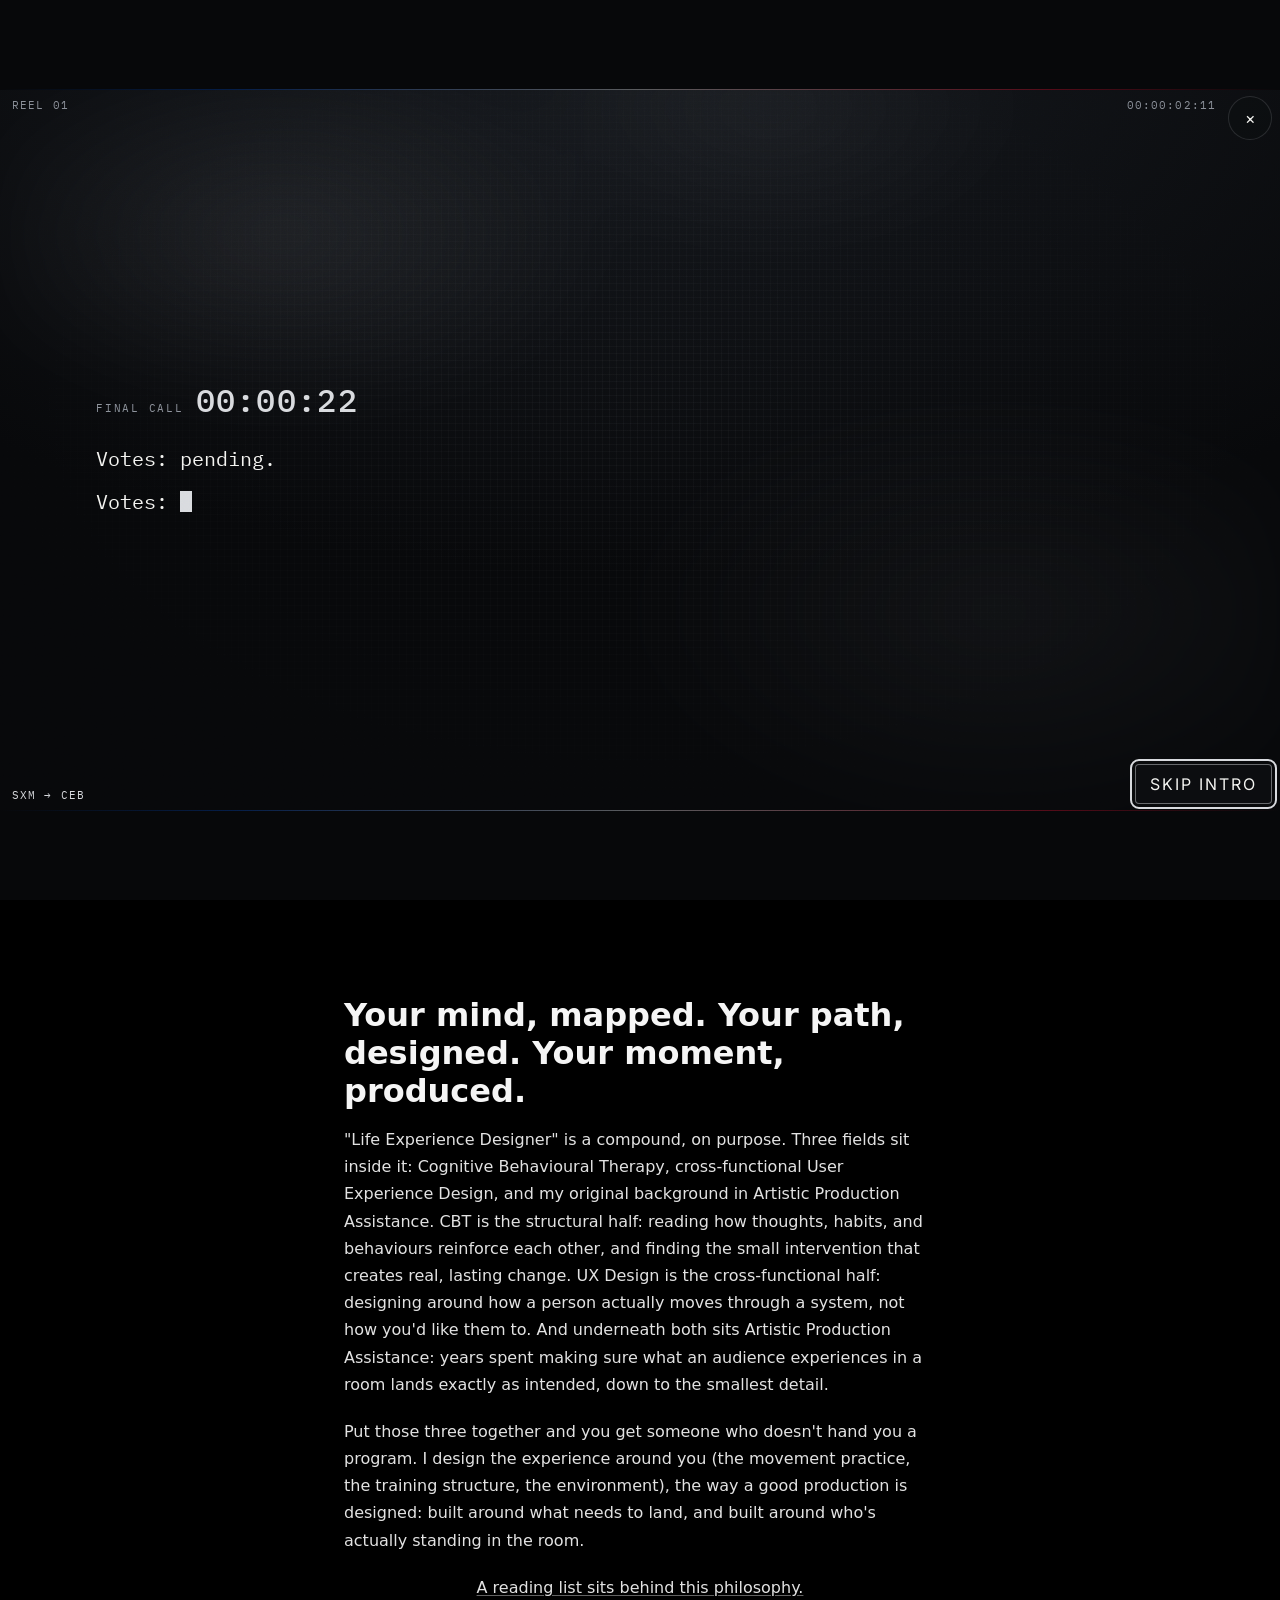
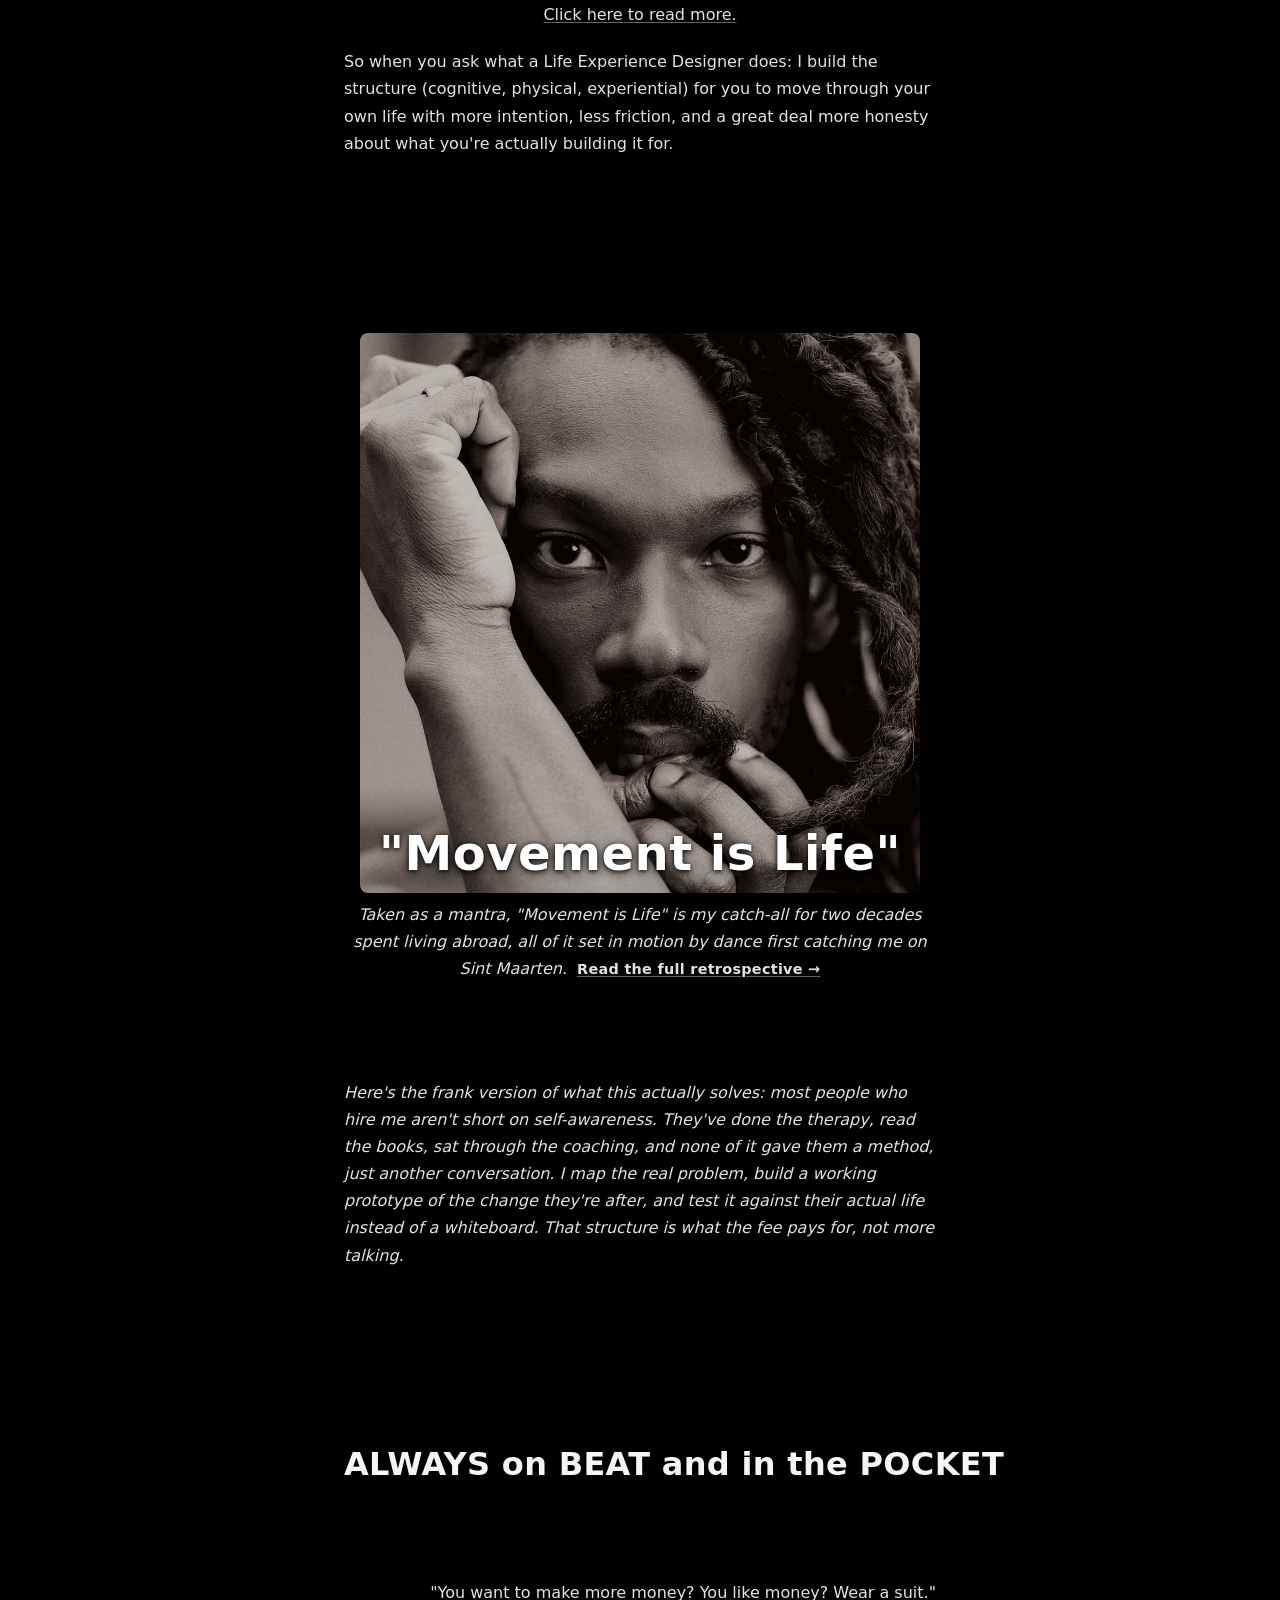
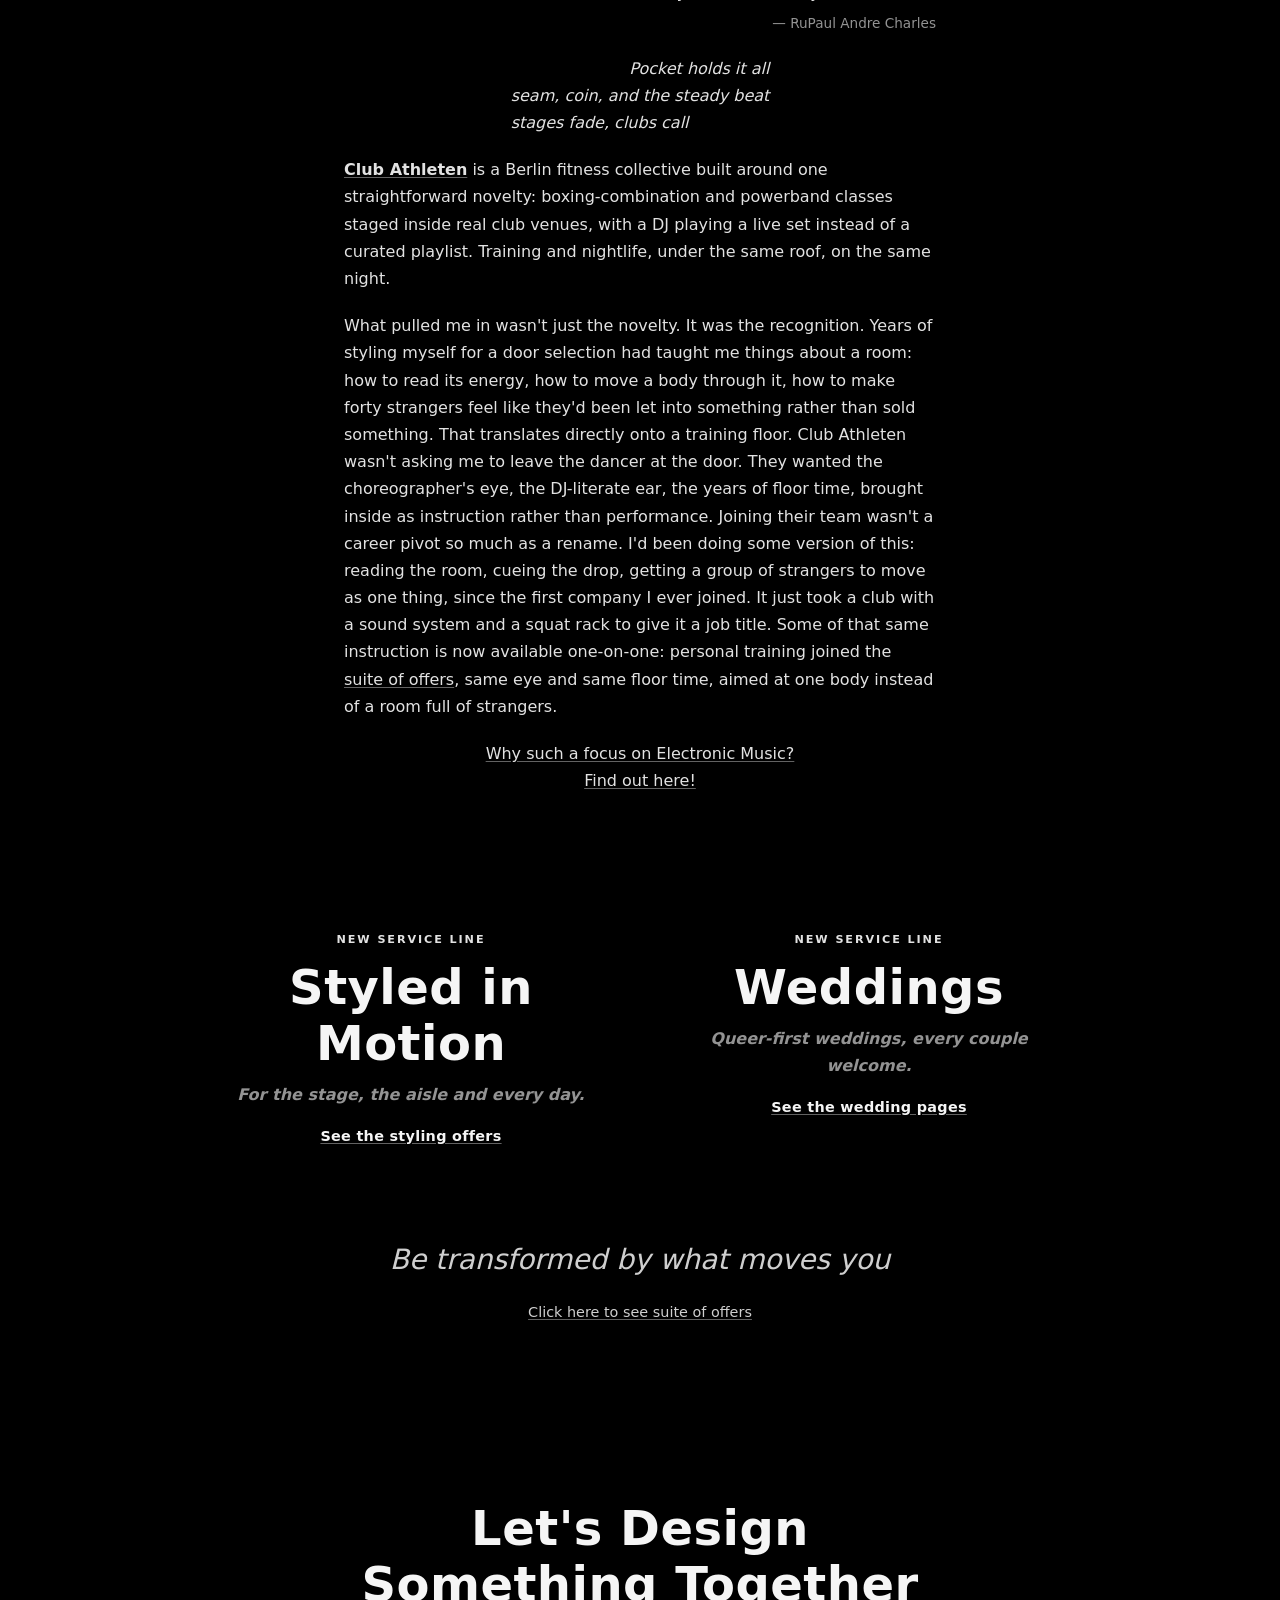
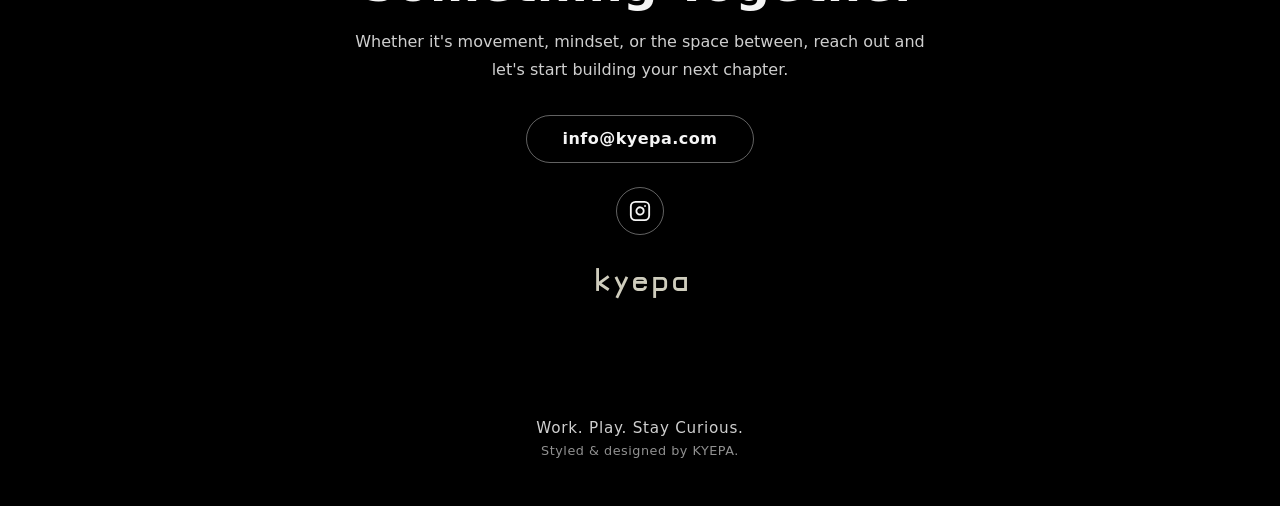
==== commit 85a853cd: "Add Awareness to the Suite of Offers An entry only, in the Life Experience Design group, worded for " ====
--- a/index.html
+++ b/index.html
@@ -566,6 +566,22 @@
               three-month commitment.
             </p>
           </div>
+          <!-- Worded for people who already know what this is. It names
+               nothing and offers nothing but presence, and the last line
+               is there on purpose: it makes clear I arrive with myself and
+               nothing else. Keep that line if you reword the rest. -->
+          <div class="offer-item">
+            <p class="offer-name">Awareness <span class="offer-price">By conversation</span></p>
+            <p>
+              Years on awareness teams in Berlin taught me the actual job:
+              read the room, find the person drifting before they know
+              they're drifting, stay level when it gets big. For ceremonies,
+              journeys and long nights — set, setting, and someone steady
+              who stays the whole way through, including the part afterwards
+              where it gets made sense of. I bring nothing but myself and
+              the attention.
+            </p>
+          </div>
         </div>
         <!-- Styled in Motion offers, rendered from styling/styling.config.js
              by script.js so the prices here can never drift from the ones
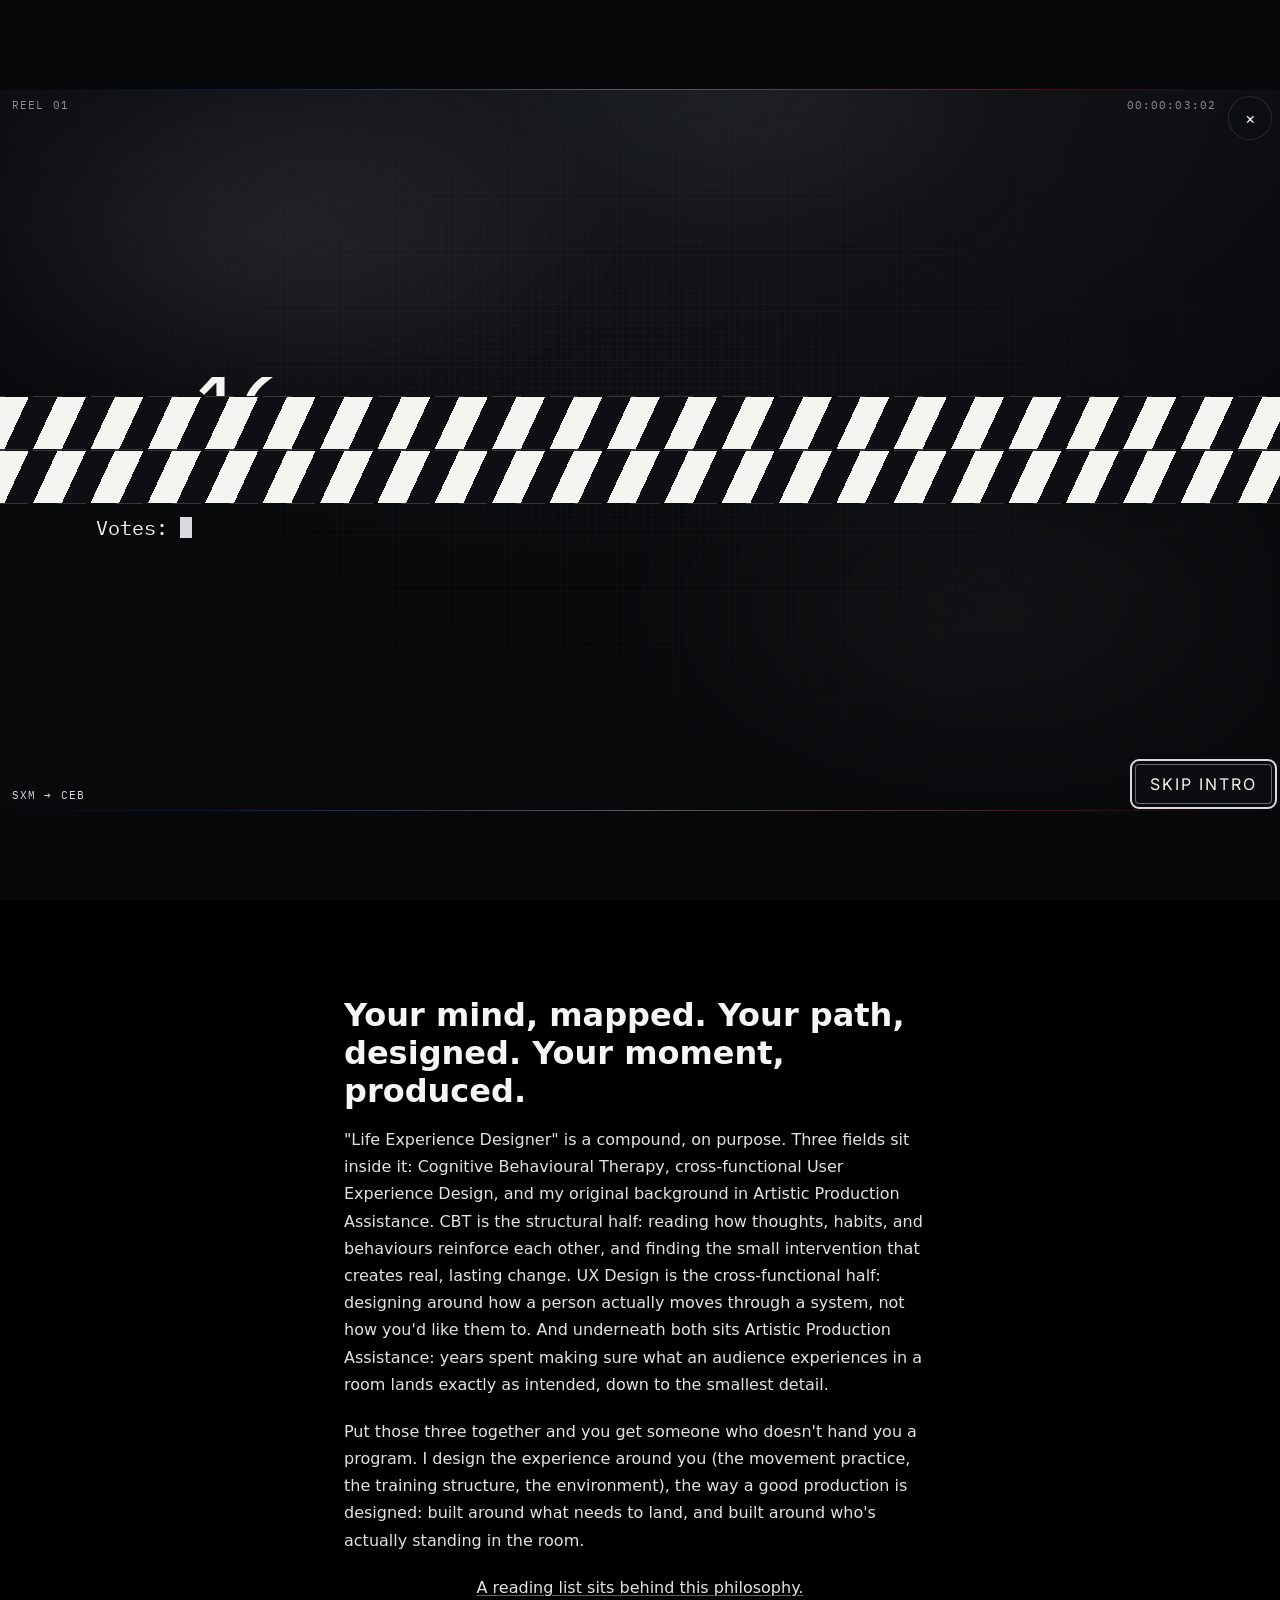
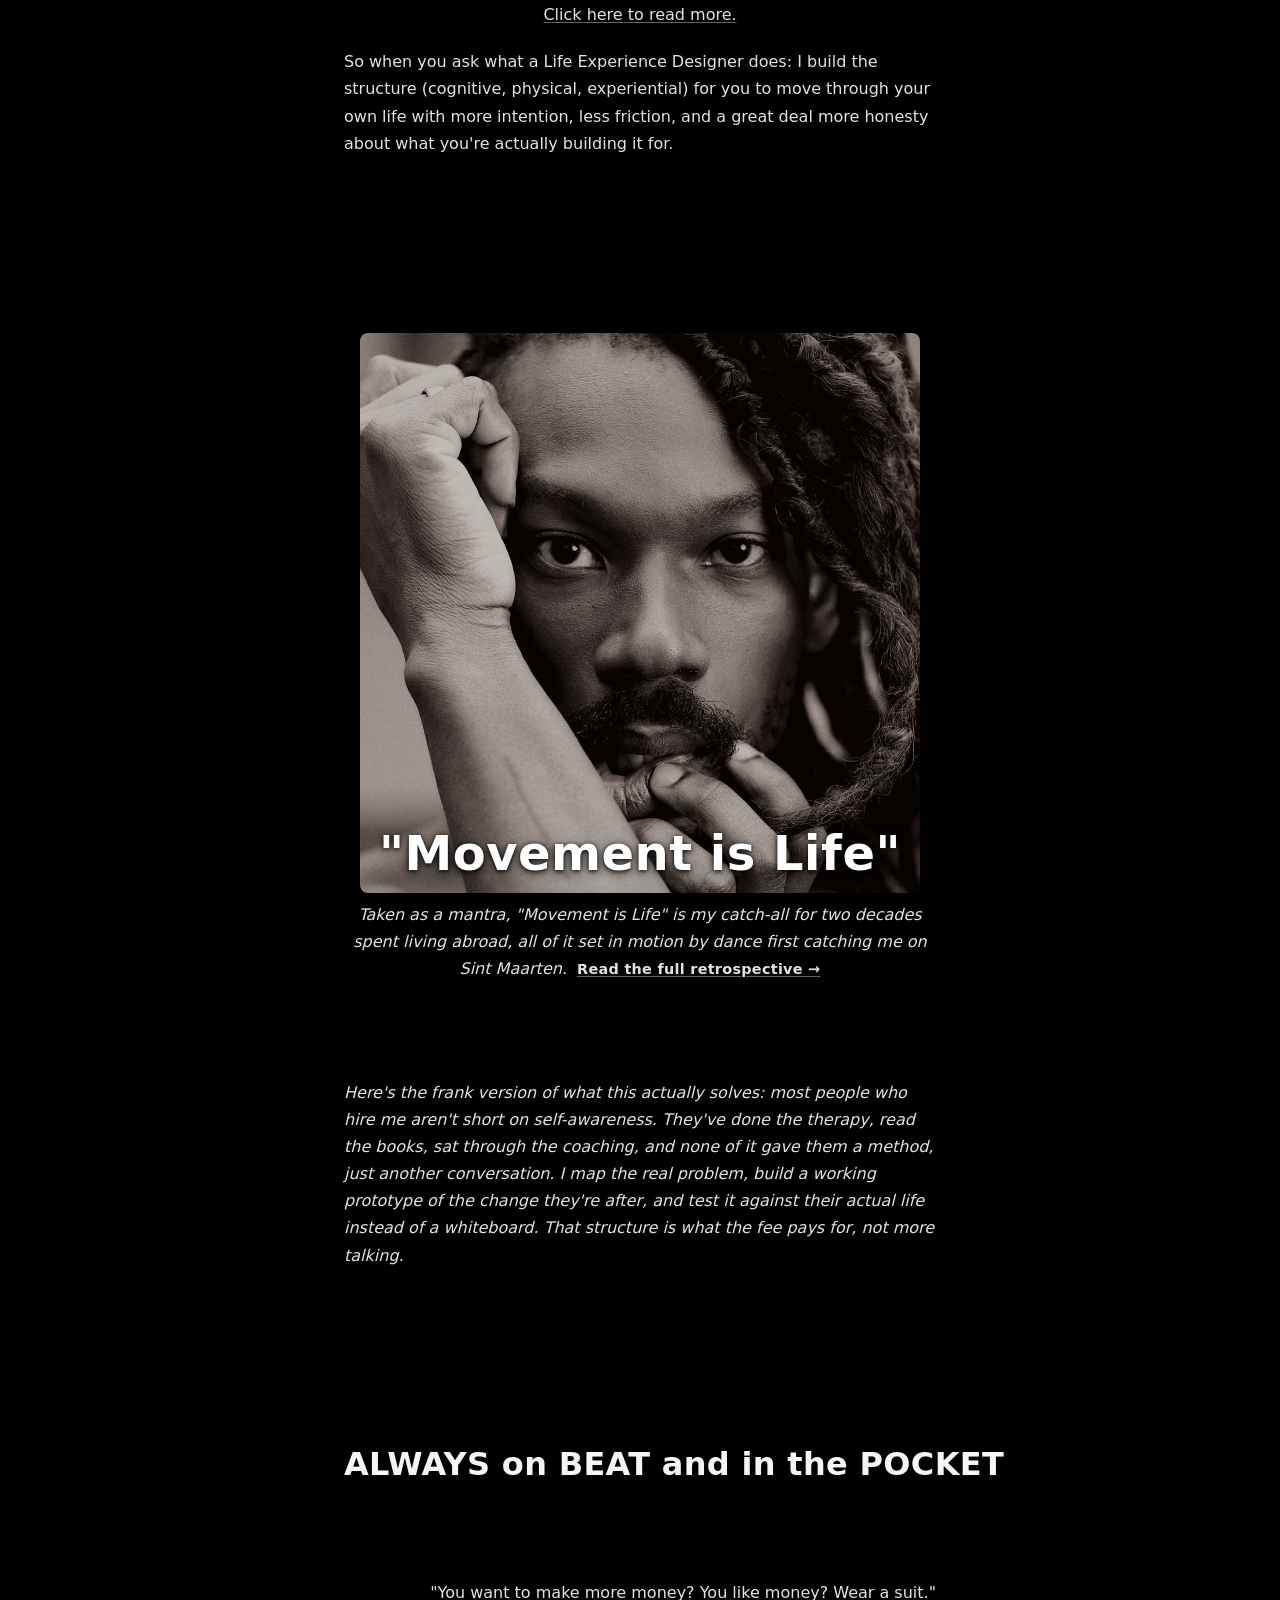
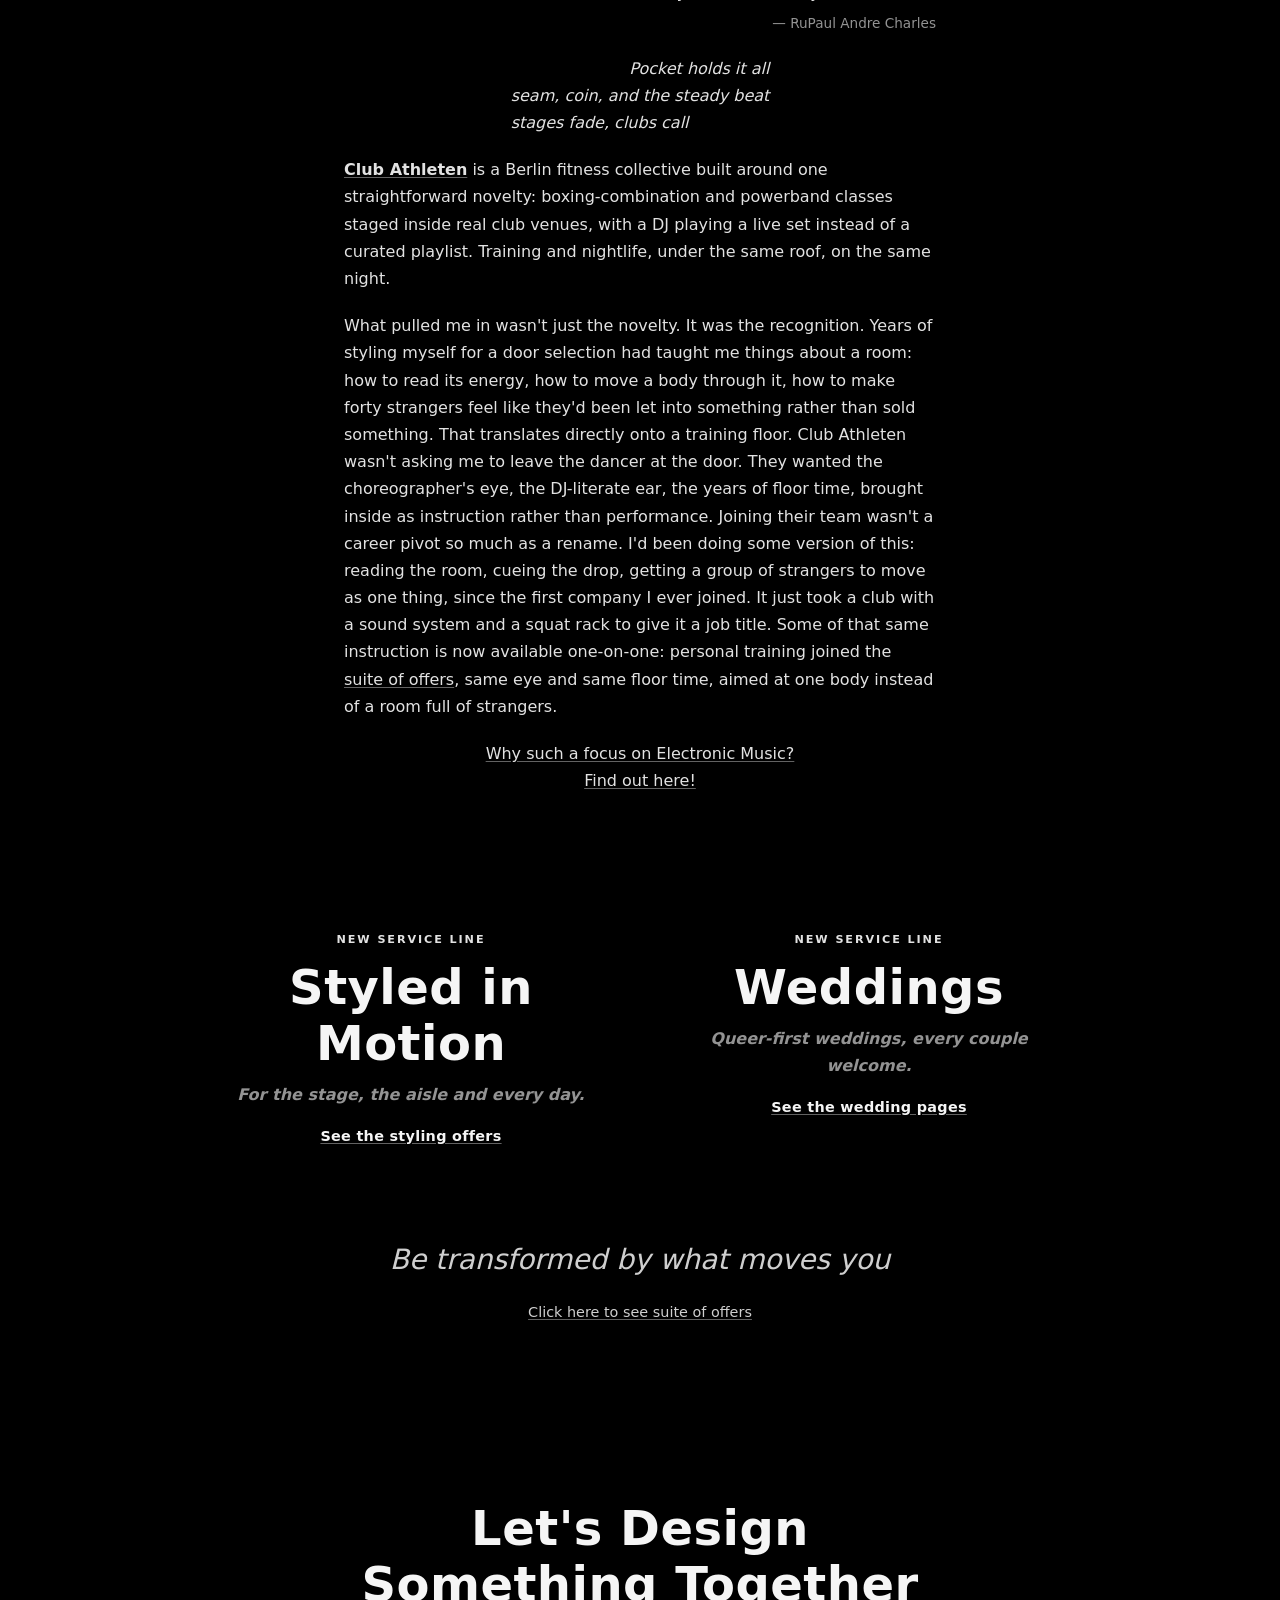
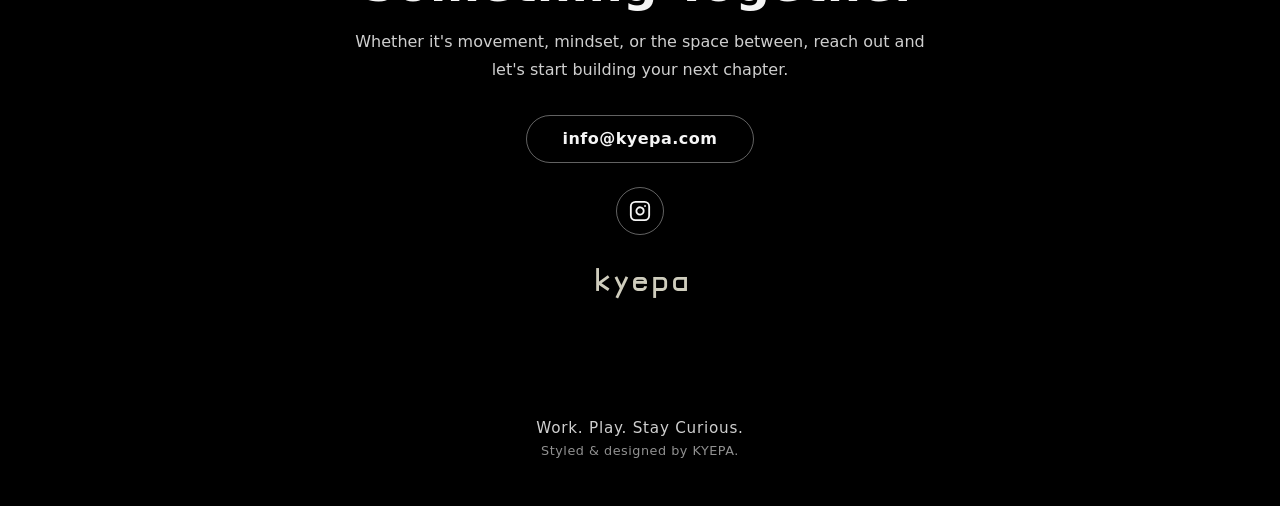
==== commit b41e1b77: "Move Awareness behind a key, and off the public homepage The entry is gone from index.html — while i" ====
--- a/index.html
+++ b/index.html
@@ -566,22 +566,6 @@
               three-month commitment.
             </p>
           </div>
-          <!-- Worded for people who already know what this is. It names
-               nothing and offers nothing but presence, and the last line
-               is there on purpose: it makes clear I arrive with myself and
-               nothing else. Keep that line if you reword the rest. -->
-          <div class="offer-item">
-            <p class="offer-name">Awareness <span class="offer-price">By conversation</span></p>
-            <p>
-              Years on awareness teams in Berlin taught me the actual job:
-              read the room, find the person drifting before they know
-              they're drifting, stay level when it gets big. For ceremonies,
-              journeys and long nights — set, setting, and someone steady
-              who stays the whole way through, including the part afterwards
-              where it gets made sense of. I bring nothing but myself and
-              the attention.
-            </p>
-          </div>
         </div>
         <!-- Styled in Motion offers, rendered from styling/styling.config.js
              by script.js so the prices here can never drift from the ones
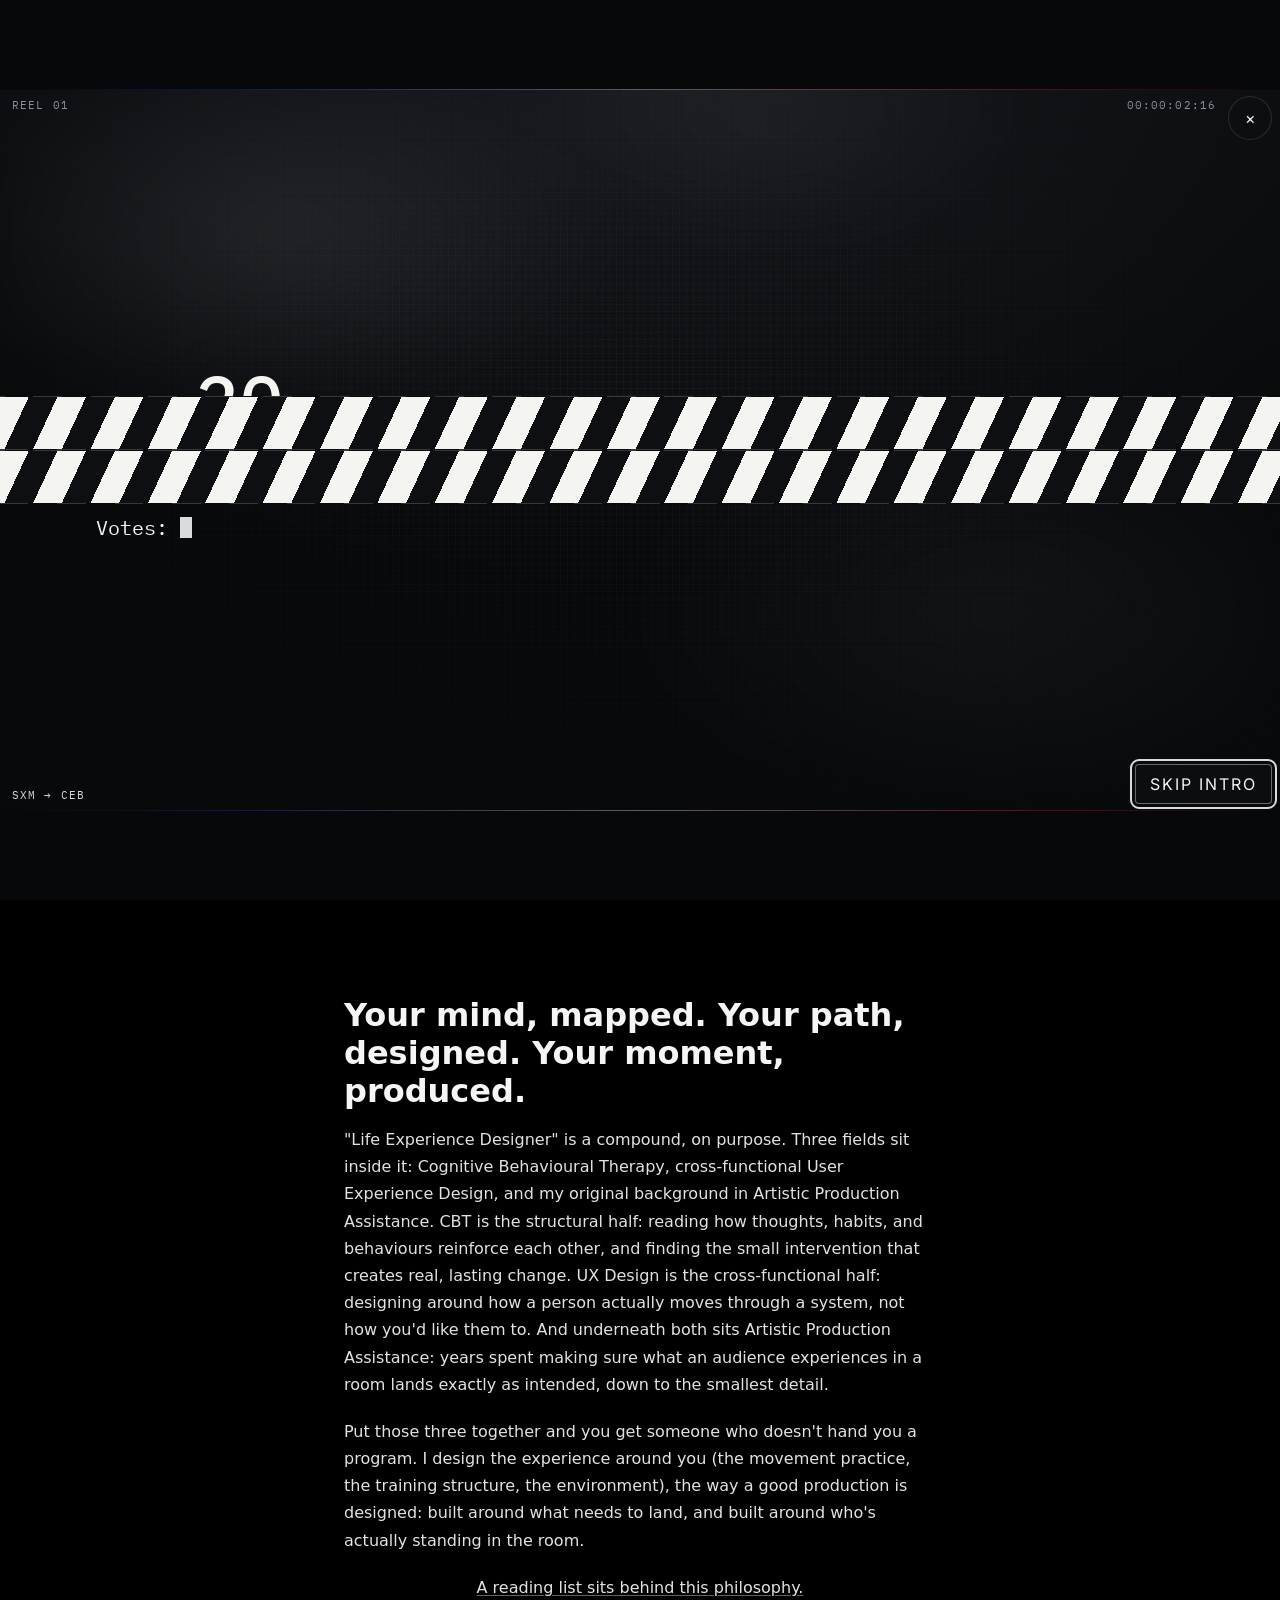
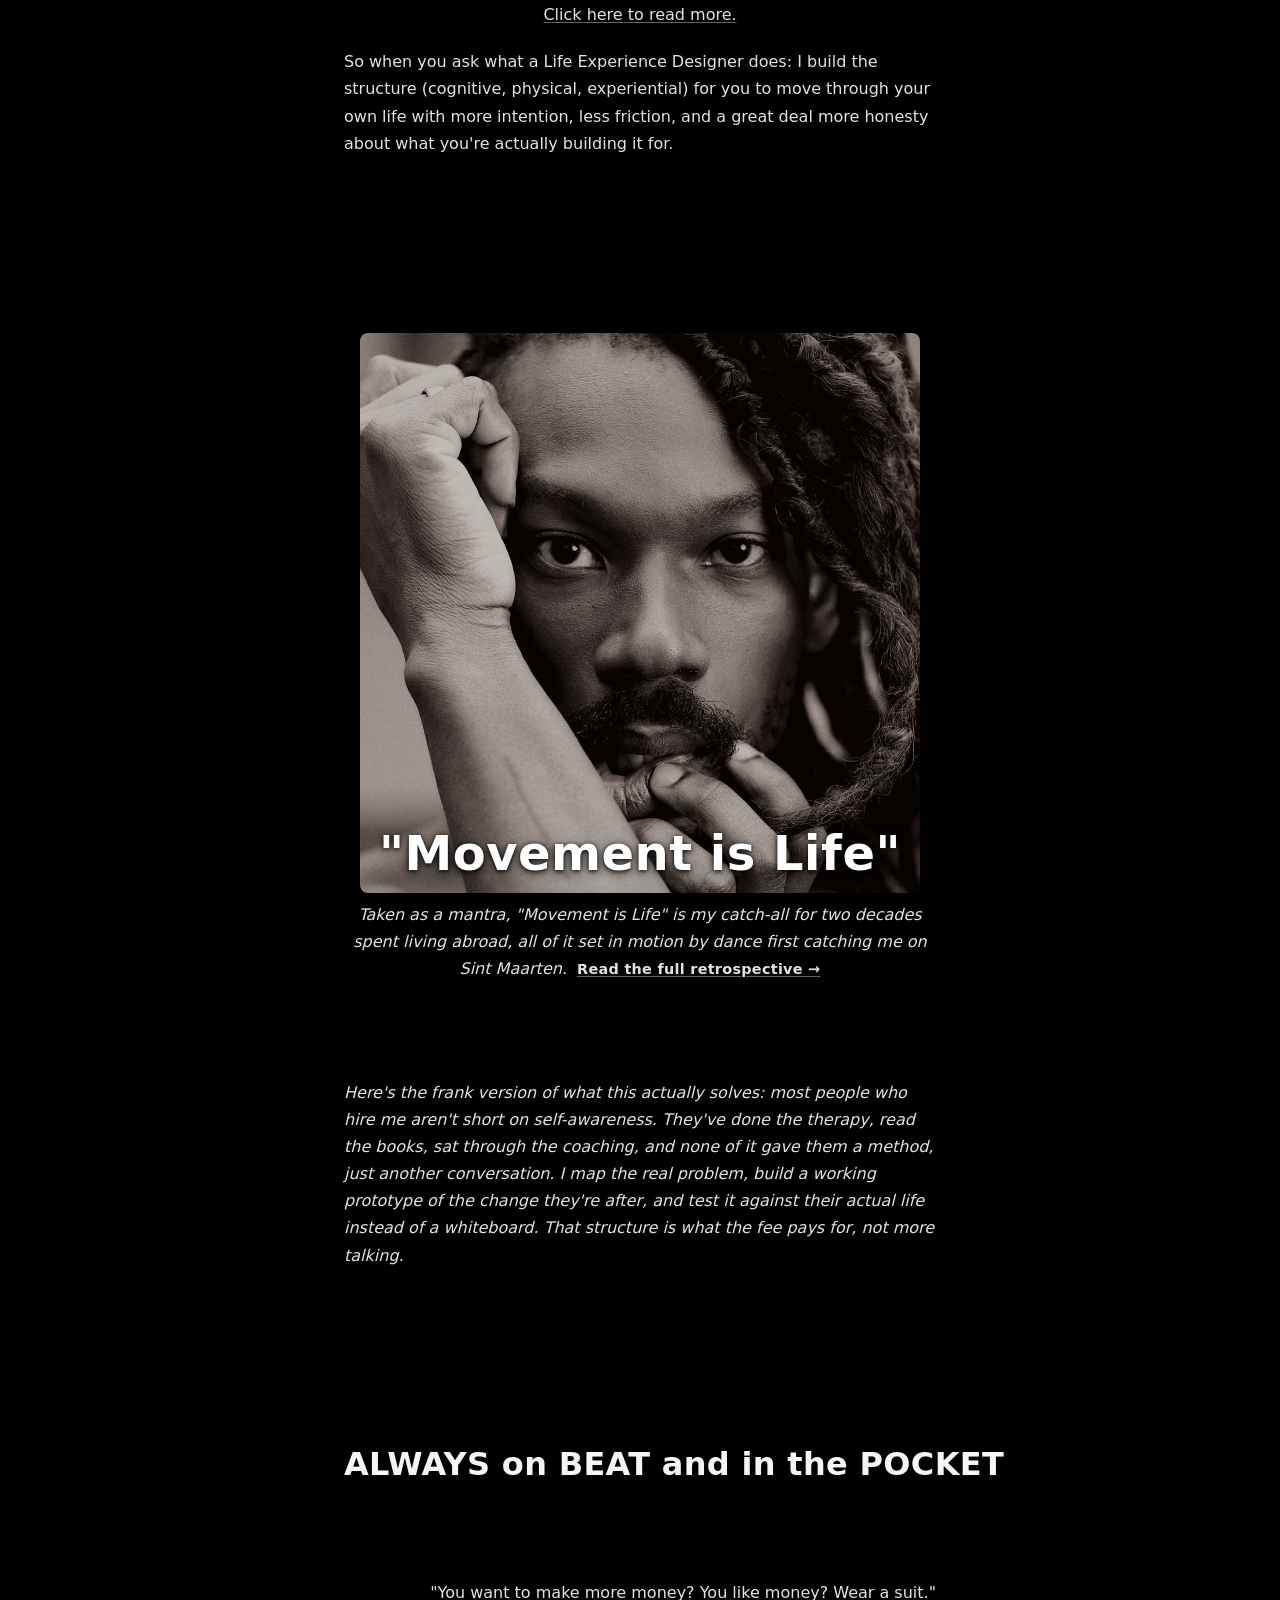
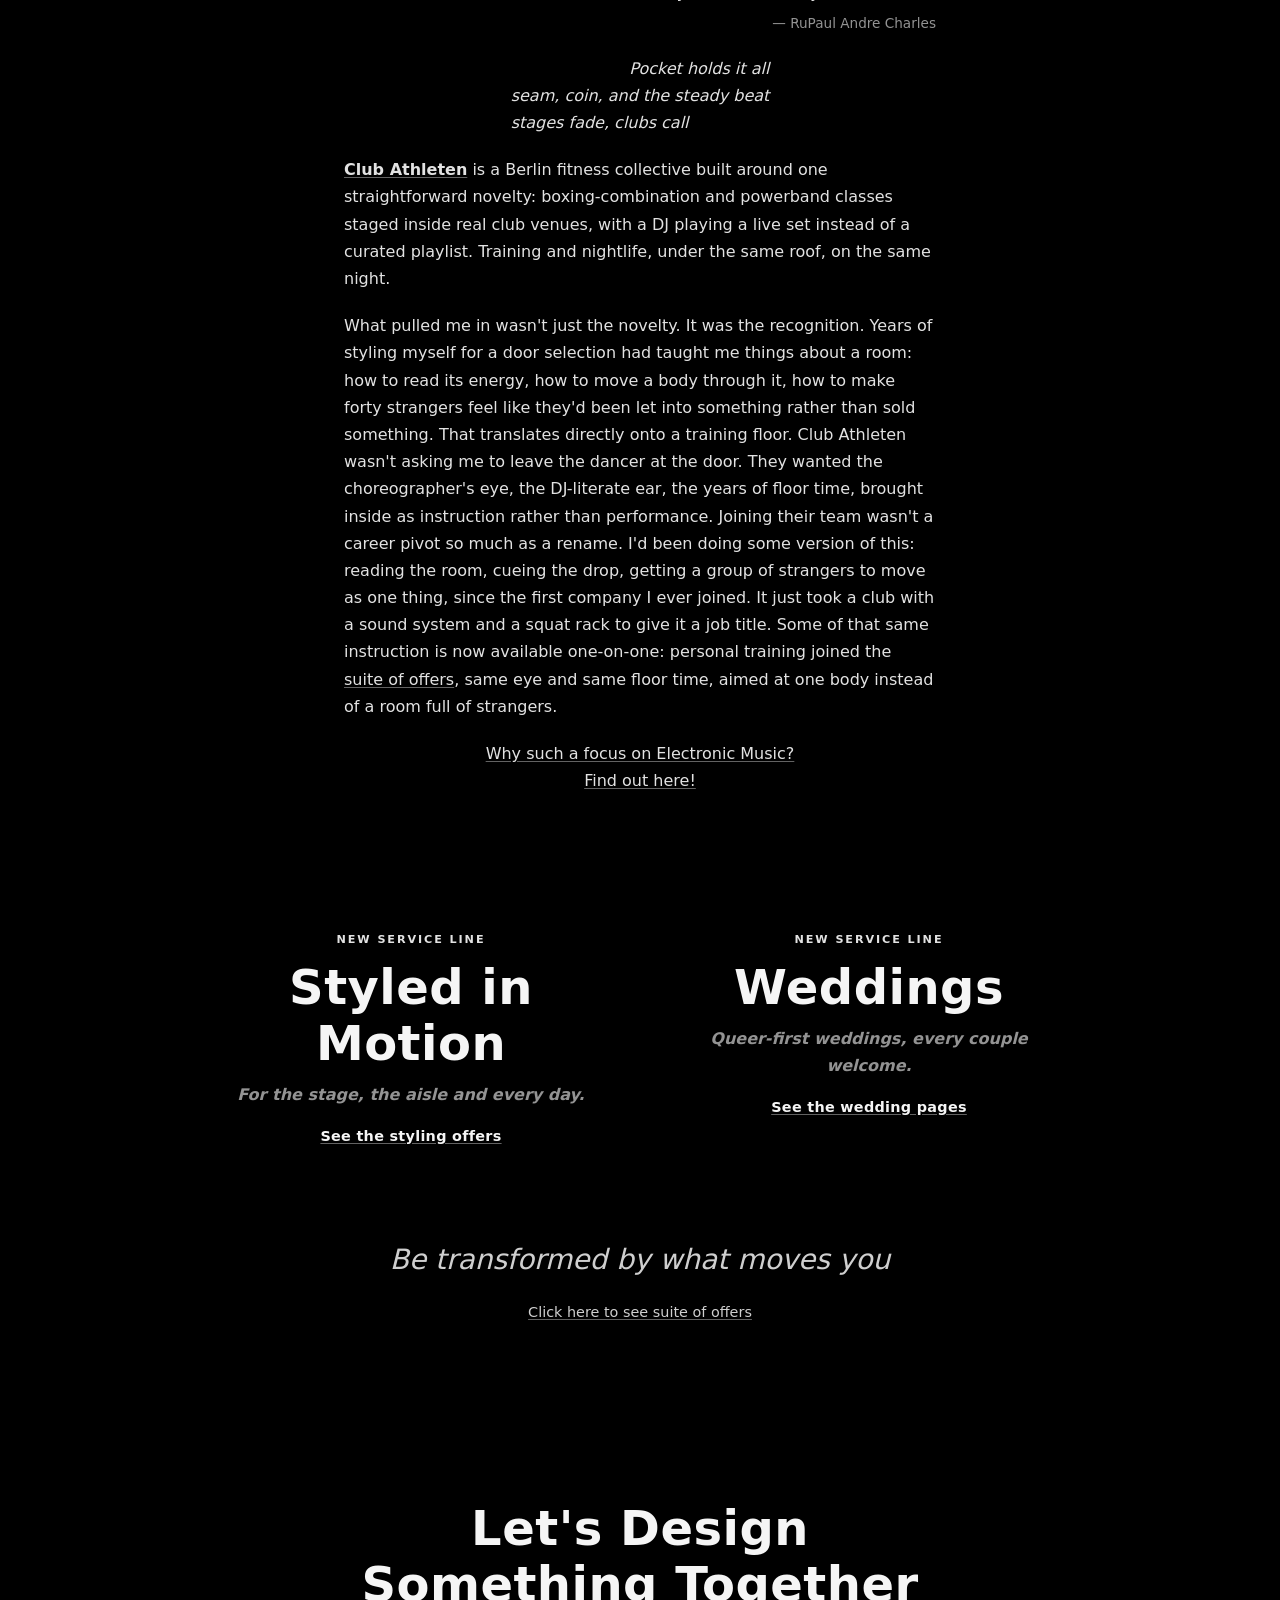
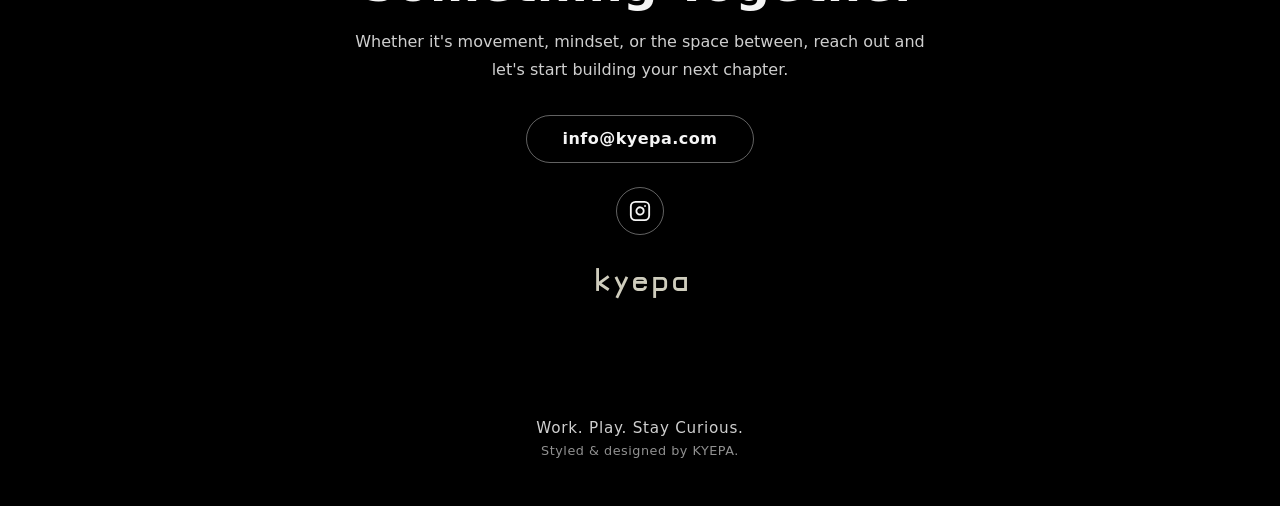
==== commit 7ed2fb37: "Label the nav link Ceremonies The nav item pointing at /weddings/ now reads "Ceremonies" on all thre" ====
--- a/index.html
+++ b/index.html
@@ -29,7 +29,7 @@
   <nav class="site-nav" aria-label="Main">
     <ul class="site-nav-list">
       <li><a href="styling/index.html">Styling</a></li>
-      <li><a href="weddings/index.html">Weddings</a></li>
+      <li><a href="weddings/index.html">Ceremonies</a></li>
       <li><a href="mailto:info@kyepa.com">Contact</a></li>
     </ul>
   </nav>
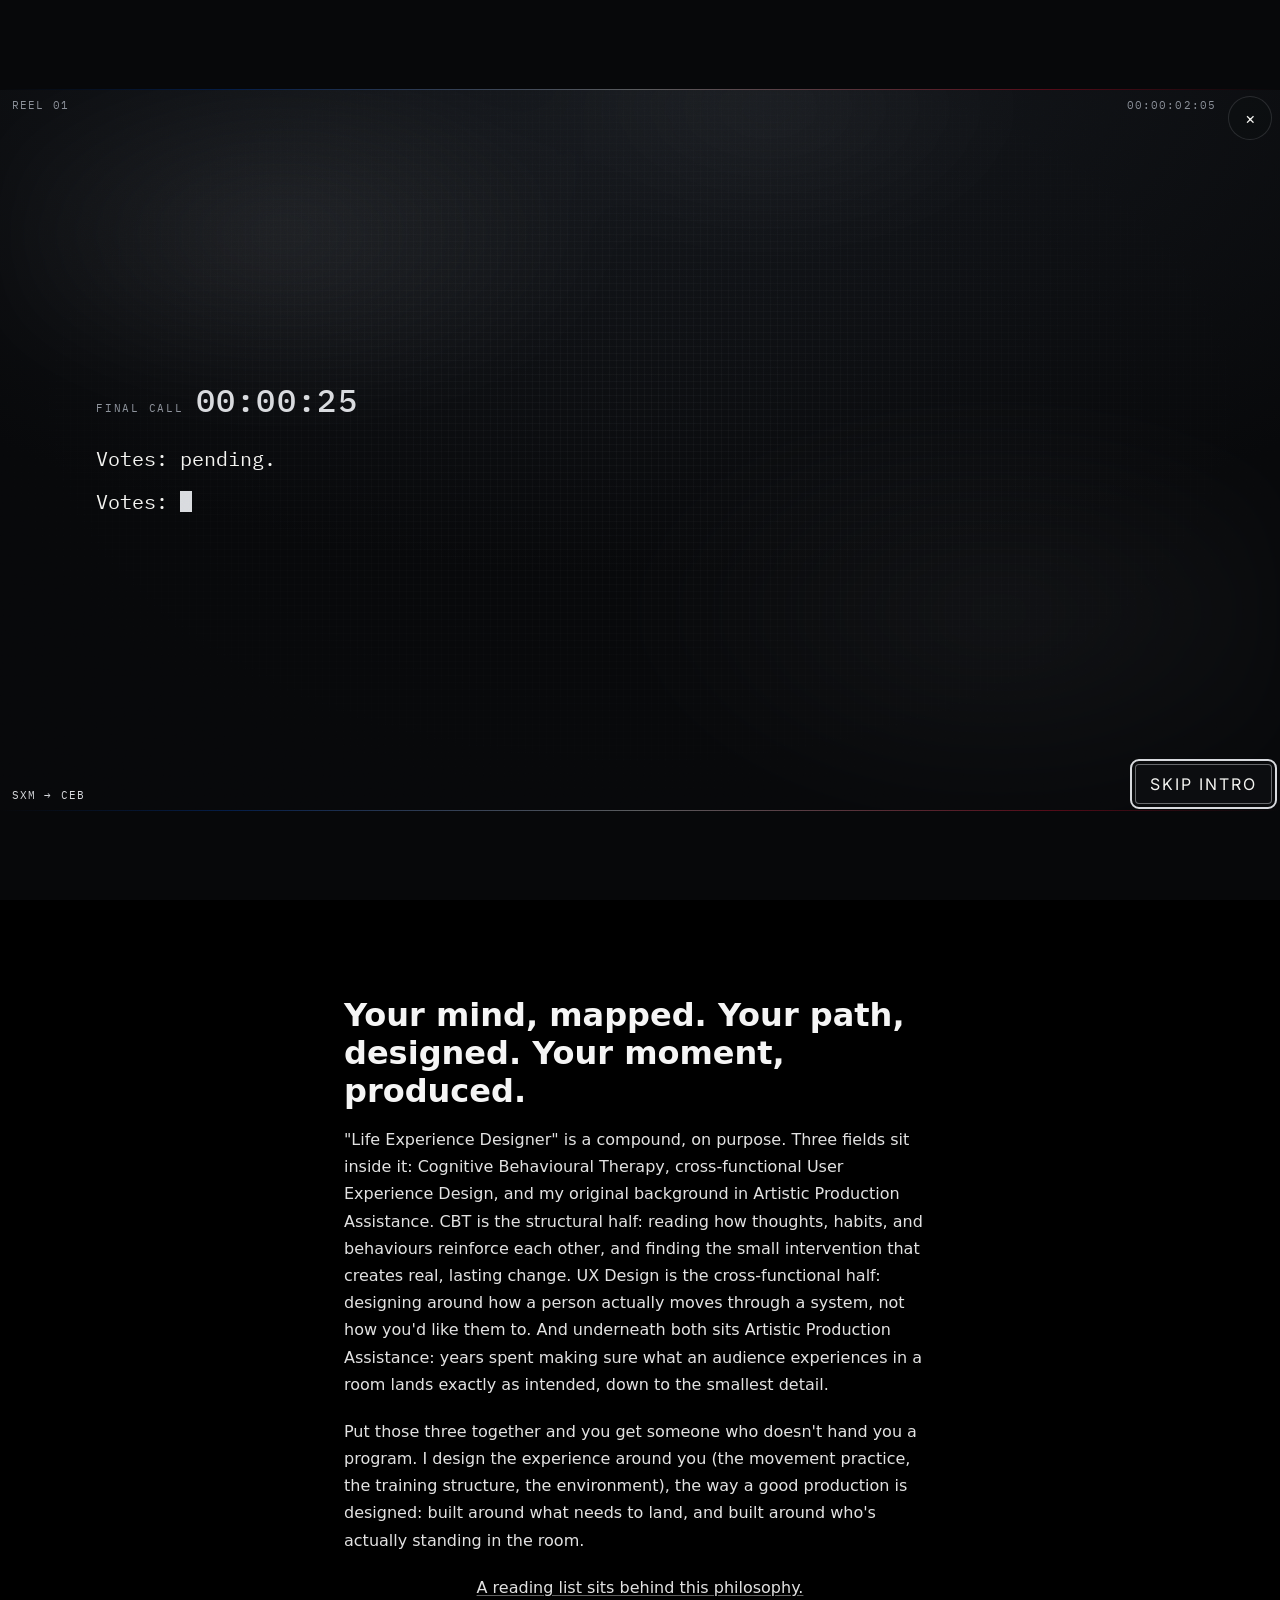
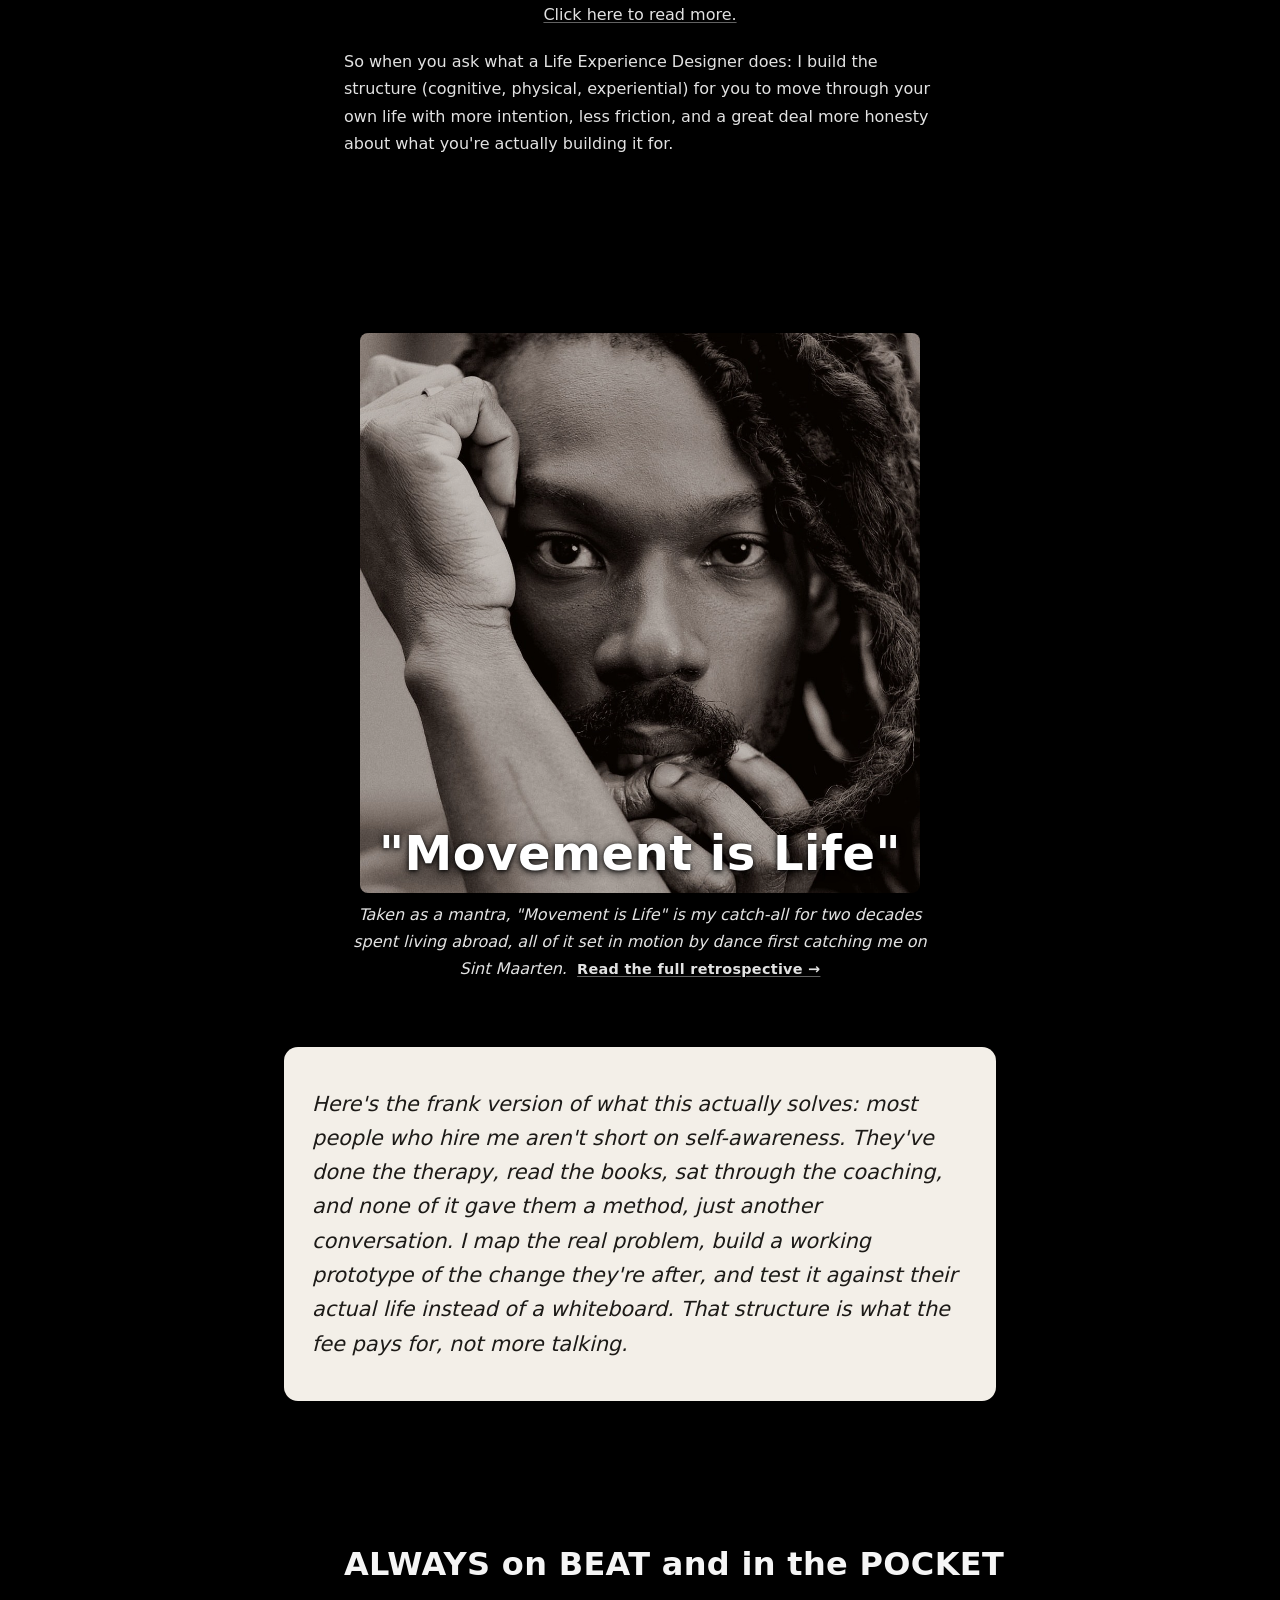
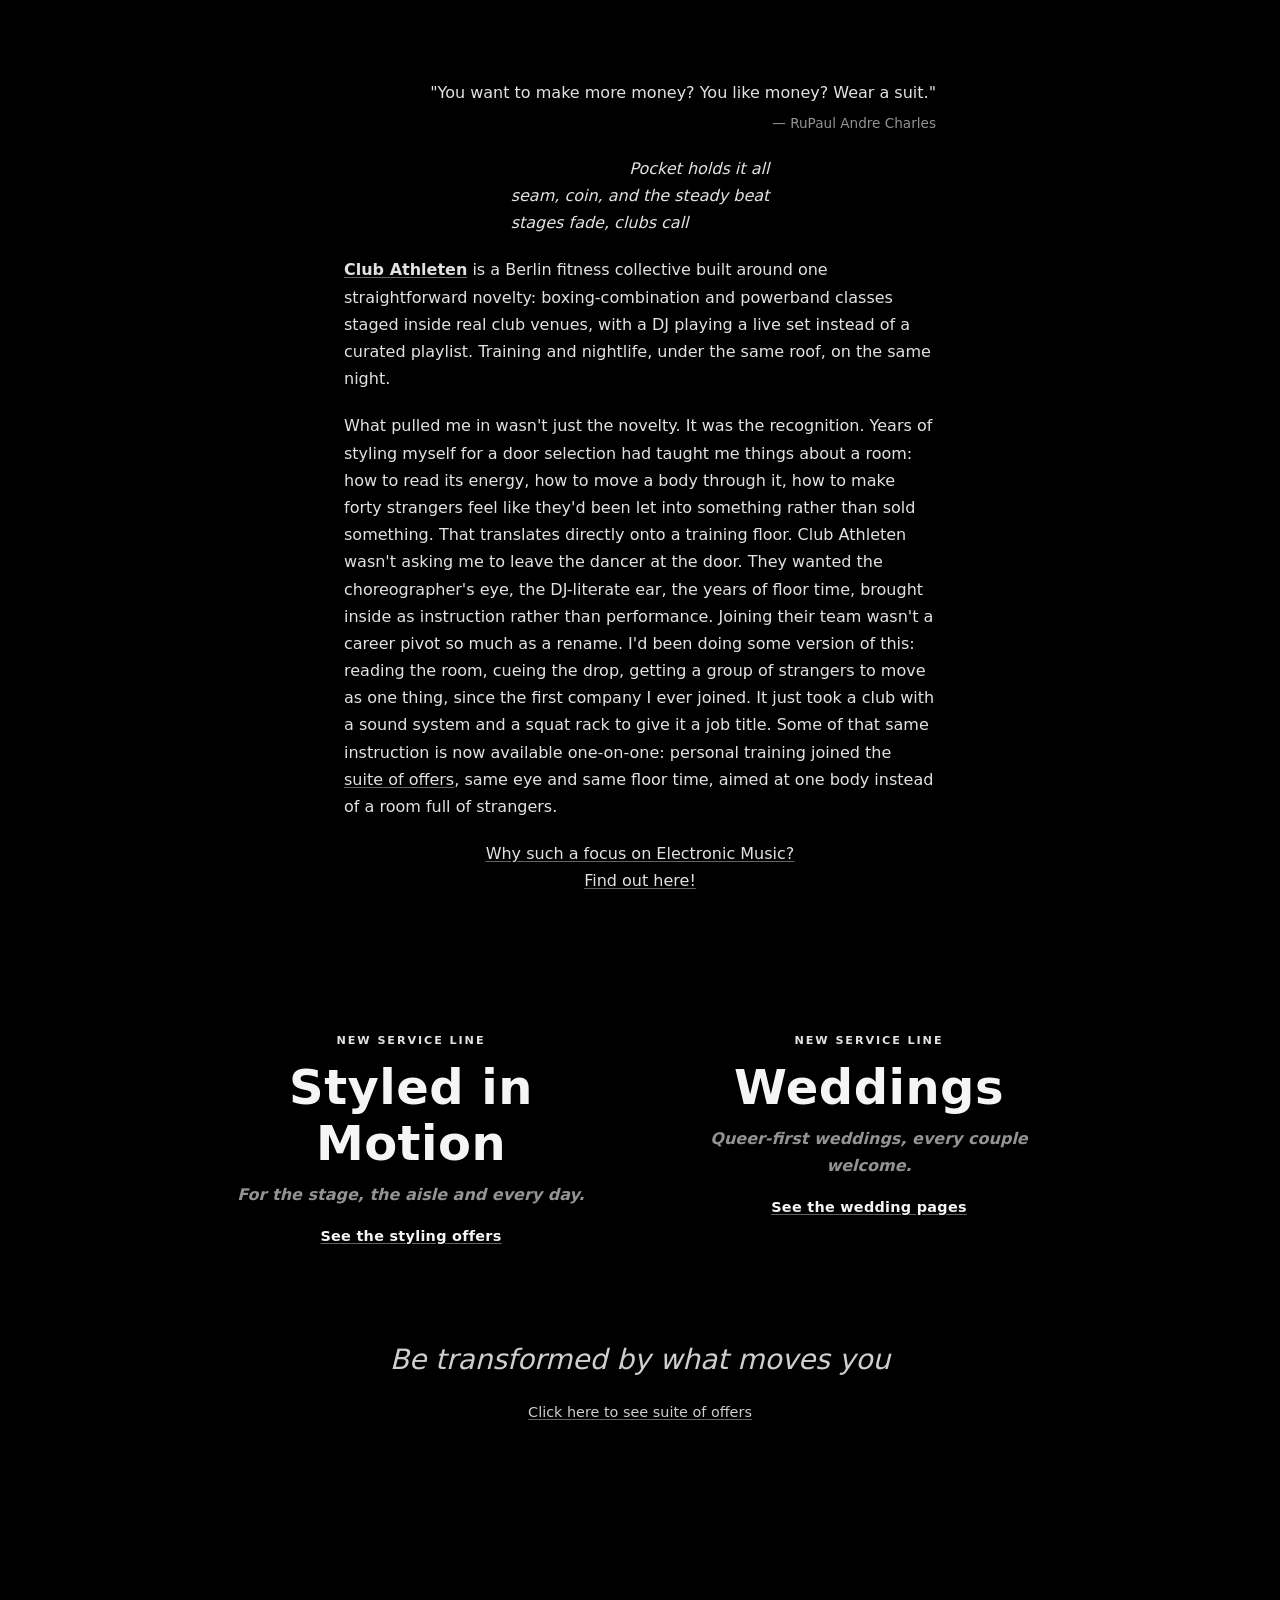
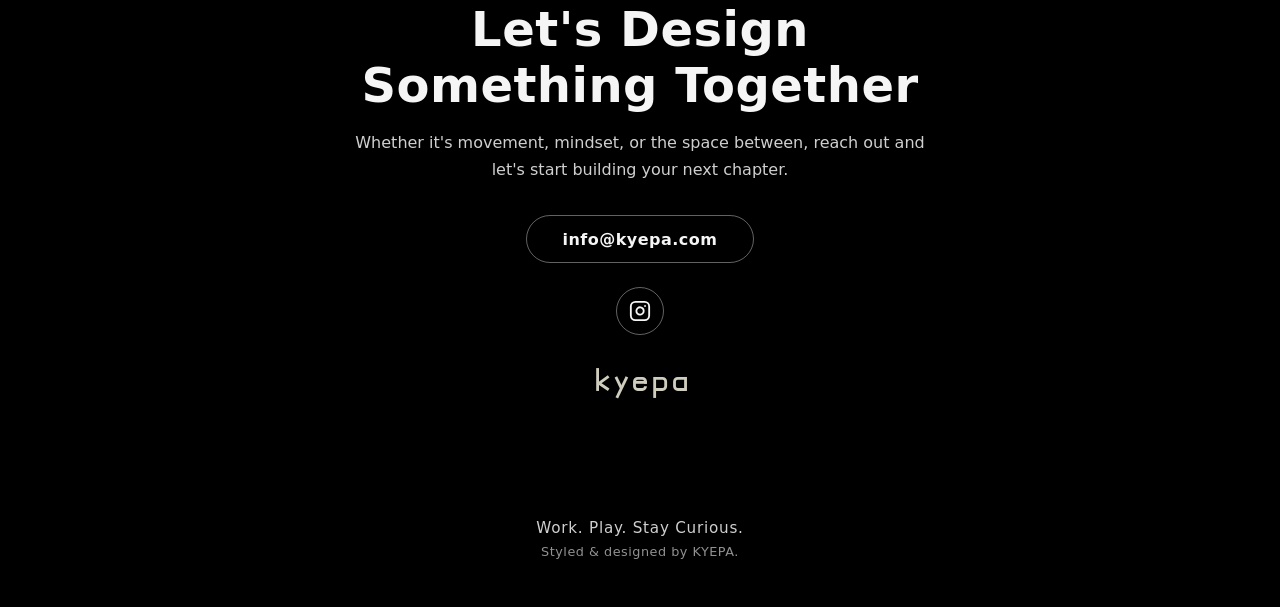
==== commit 715d987a: "Feature the frank version on an opaque off-white plate The passage is now a printed card rather than" ====
--- a/index.html
+++ b/index.html
@@ -214,16 +214,22 @@
       </p>
     </div>
 
-    <section>
-      <p class="text-italic">
-        Here's the frank version of what this actually solves: most people
-        who hire me aren't short on self-awareness. They've done the
-        therapy, read the books, sat through the coaching, and none of it
-        gave them a method, just another conversation. I map the real
-        problem, build a working prototype of the change they're after, and
-        test it against their actual life instead of a whiteboard. That
-        structure is what the fee pays for, not more talking.
-      </p>
+    <!-- The frank version, featured: the only passage on the page that sits
+         on an opaque plate rather than over the video, so the plainest
+         answer here looks like it. Styles live under .frank-feature /
+         .frank-plate in style.css. -->
+    <section class="frank-feature">
+      <div class="frank-plate">
+        <p class="text-italic">
+          Here's the frank version of what this actually solves: most people
+          who hire me aren't short on self-awareness. They've done the
+          therapy, read the books, sat through the coaching, and none of it
+          gave them a method, just another conversation. I map the real
+          problem, build a working prototype of the change they're after, and
+          test it against their actual life instead of a whiteboard. That
+          structure is what the fee pays for, not more talking.
+        </p>
+      </div>
     </section>
 
     <dialog id="movement-modal" class="modal">
--- a/style.css
+++ b/style.css
@@ -903,6 +903,10 @@
   .site-nav-list {
     gap: 2rem;
   }
+
+  .frank-plate {
+    padding: 3.25rem 3rem;
+  }
 }
 
 /* Keyboard-only shortcut past the nav, visible only while focused. */
@@ -997,6 +1001,39 @@
   color: rgba(207, 207, 207, 0.7);
 }
 
+/* --------------------------------------------------------------------------
+   "The frank version" feature plate
+   --------------------------------------------------------------------------
+   The one passage on the page that stops being text over video and becomes
+   a printed card: an opaque off-white plate carrying dark type, so the
+   plainest answer on the site looks like the plainest thing on it. Opaque
+   on purpose — no backdrop-filter and no alpha, so none of the video shows
+   through the way it does under the modals.
+
+   Every rule here is prefixed with .content because style.css already sets
+   colour on .content p (0-1-1) and width and padding on .content section
+   (0-1-1). A bare .frank-plate (0-1-0) loses to both, which reads as "my
+   CSS did nothing".
+   -------------------------------------------------------------------------- */
+.content .frank-feature {
+  max-width: 760px;
+  padding: 4rem 1.5rem;
+}
+
+.frank-plate {
+  padding: 2.5rem 1.75rem;
+  border-radius: 14px;
+  background: #f3efe8;
+  box-shadow: 0 18px 50px rgba(0, 0, 0, 0.45);
+}
+
+.content .frank-plate p {
+  margin: 0;
+  color: #1c1a17;
+  font-size: clamp(1.05rem, 2.4vw, 1.3rem);
+  line-height: 1.65;
+}
+
 @media (prefers-reduced-motion: reduce) {
   .site-nav-brand,
   .site-nav-list a,
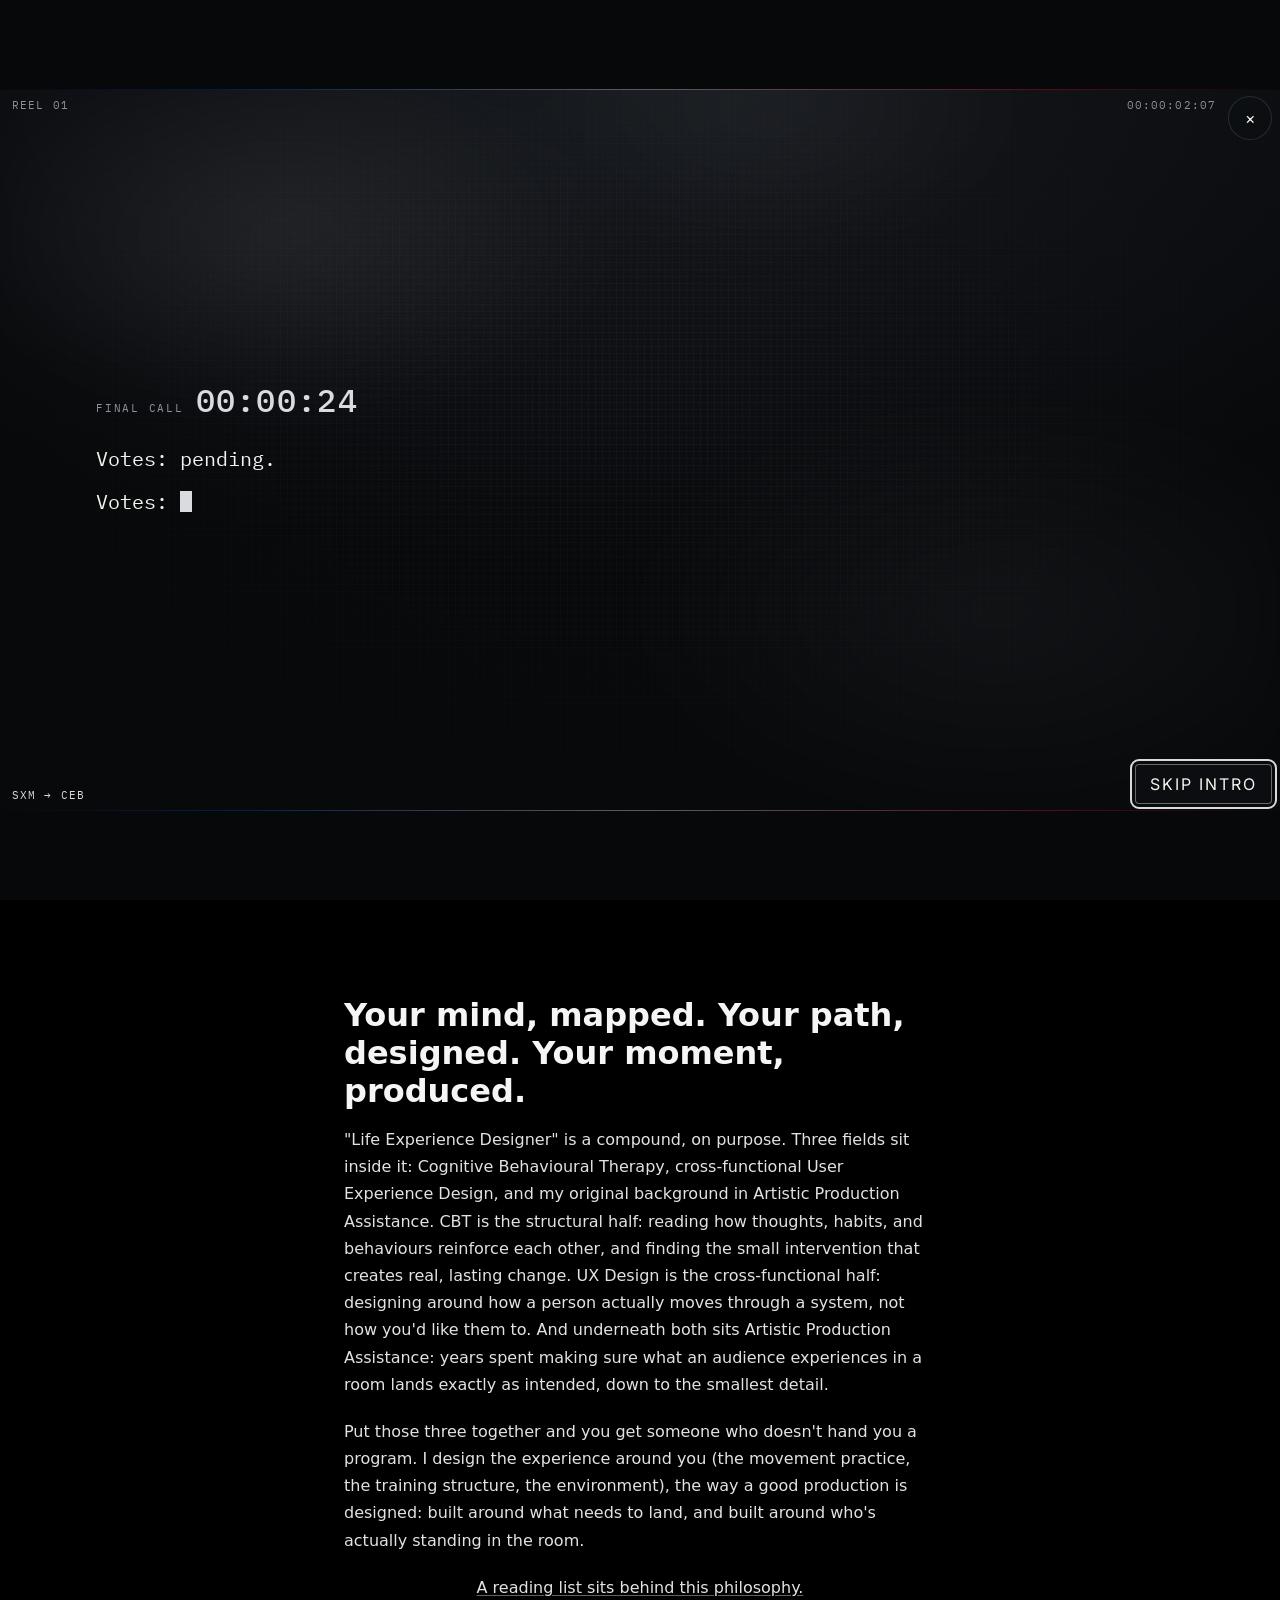
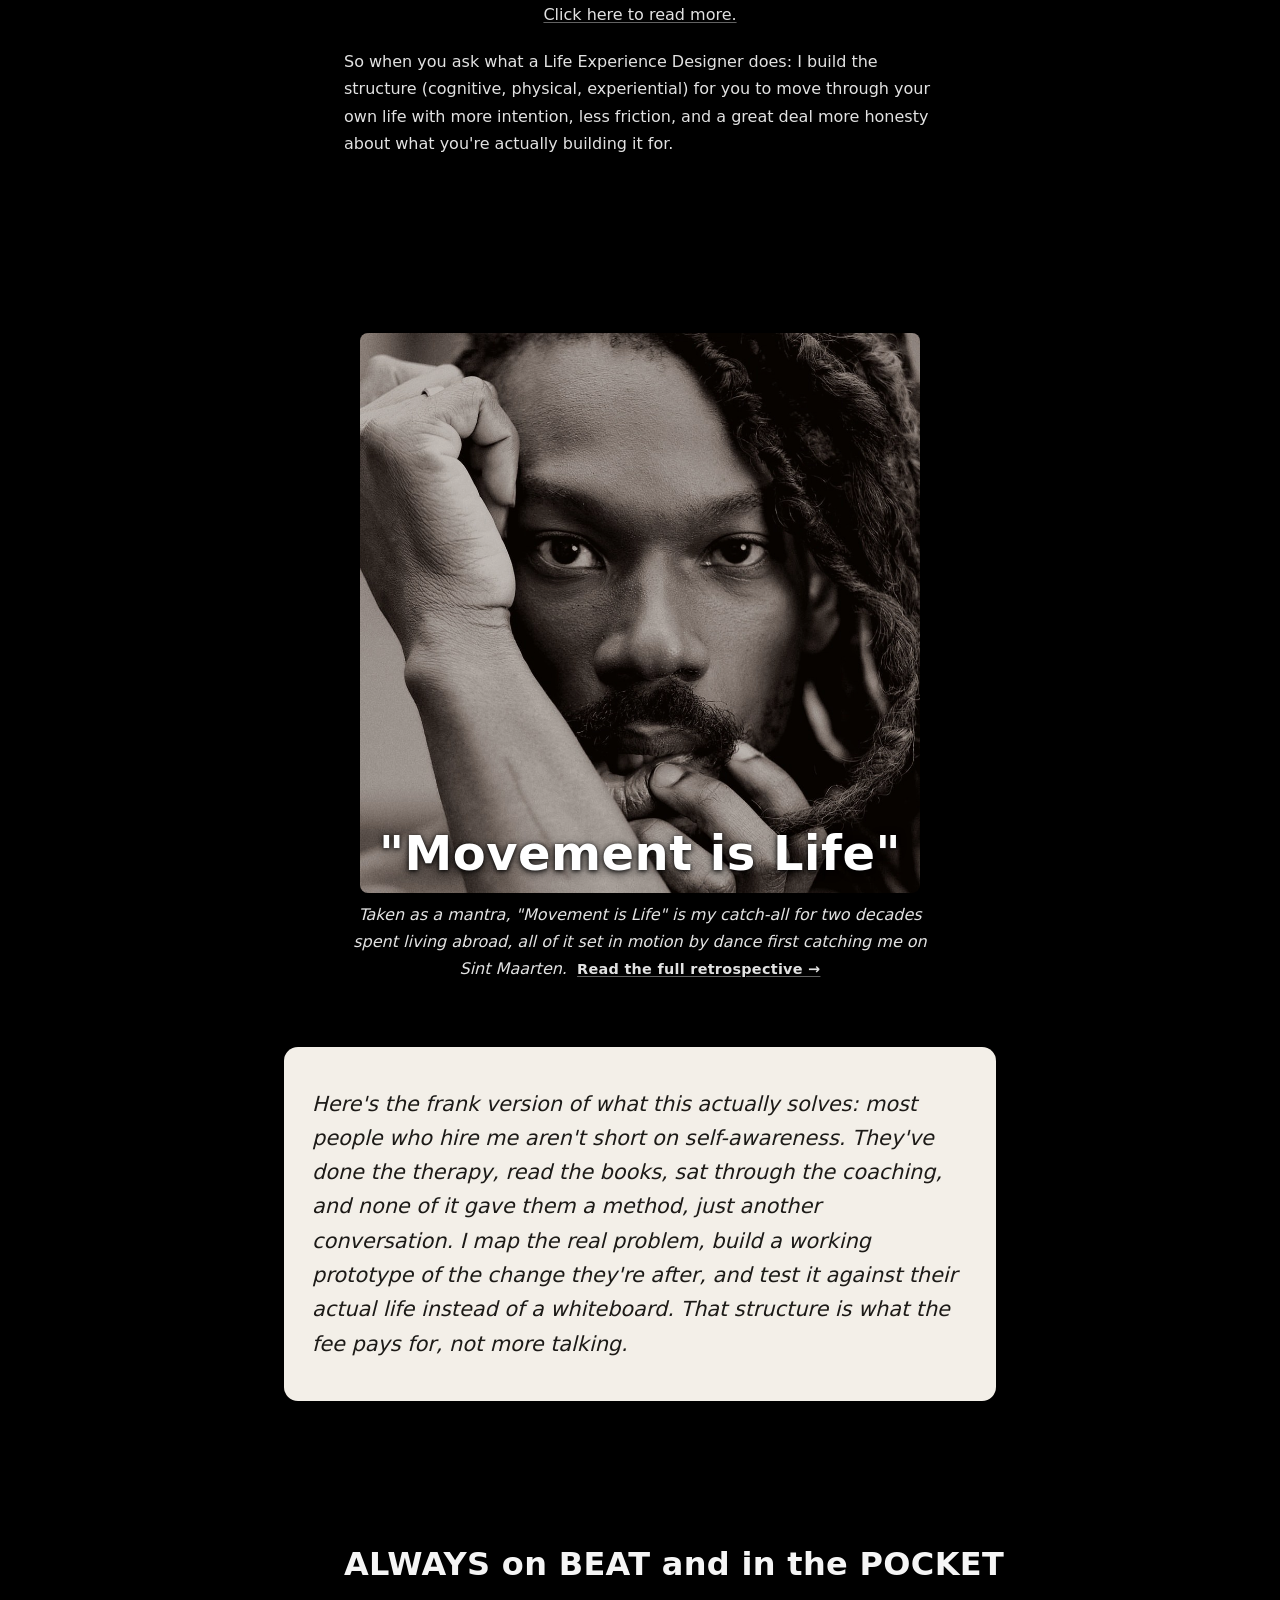
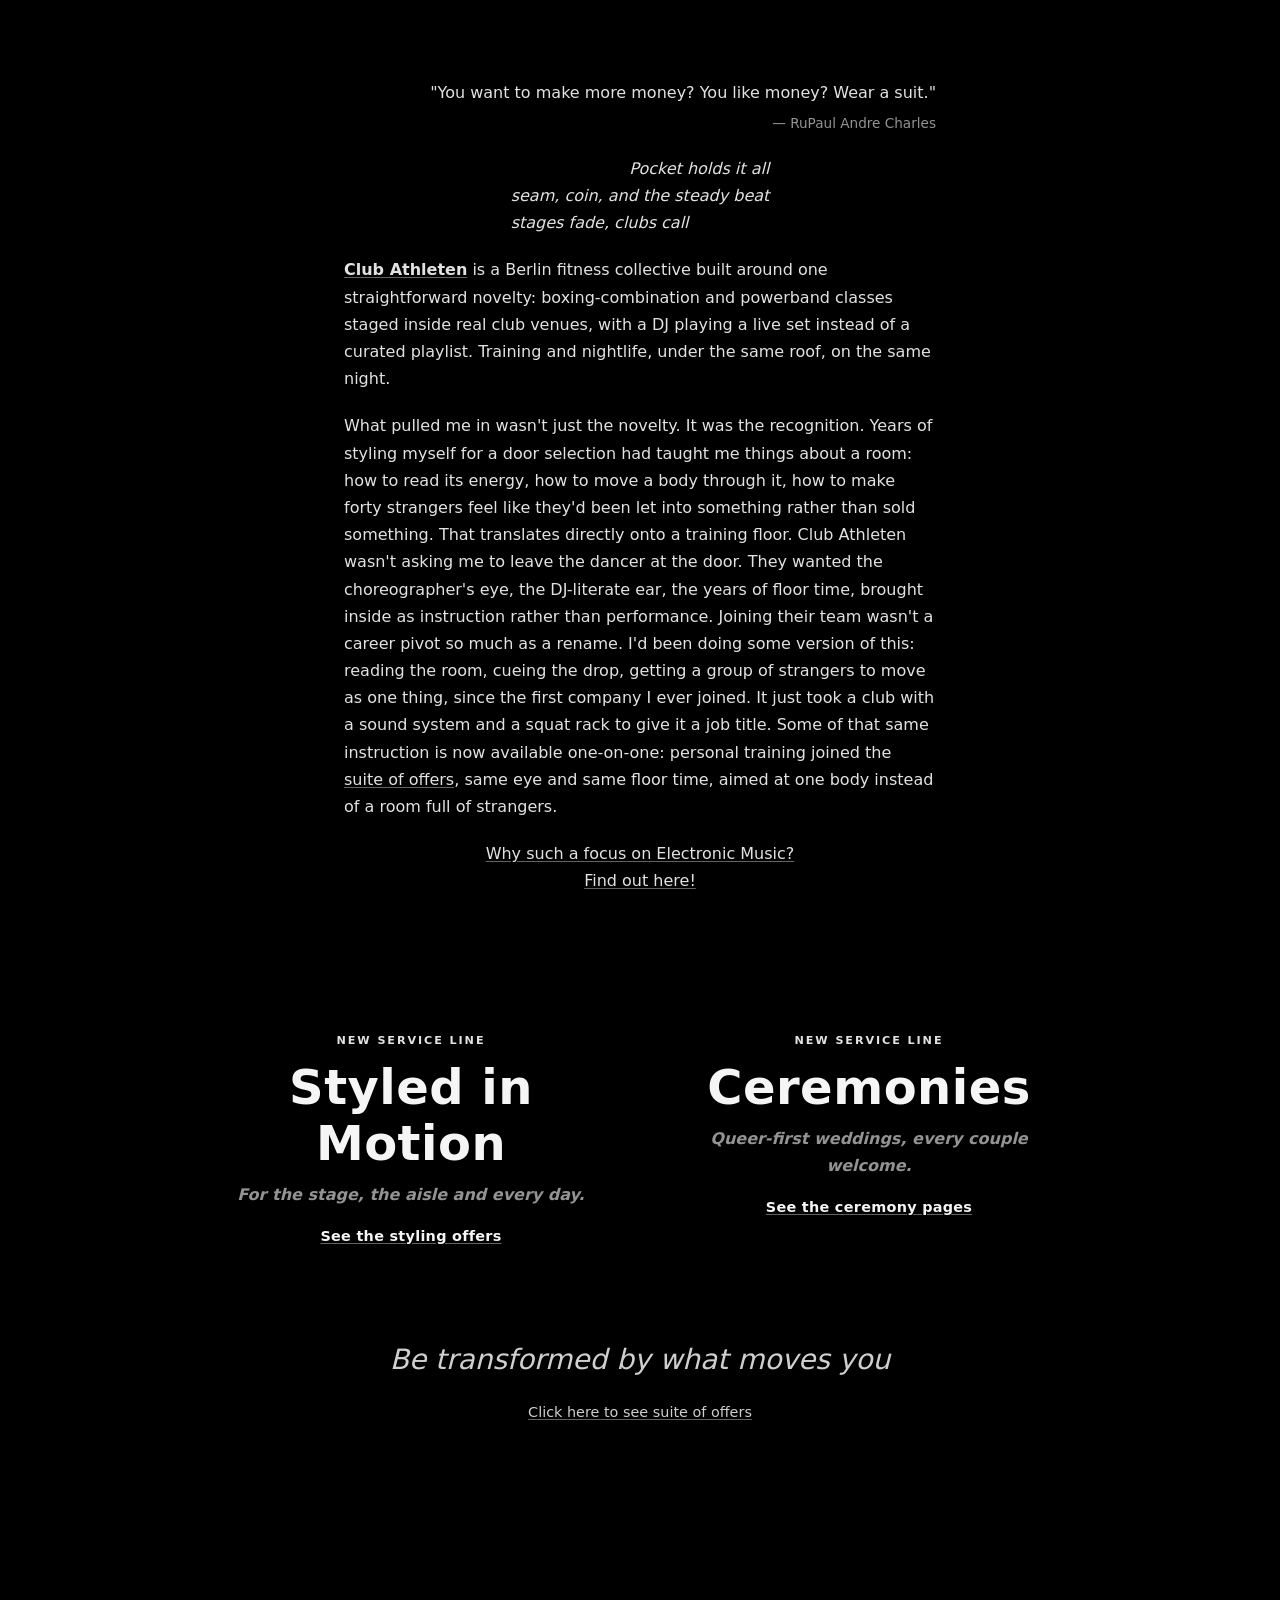
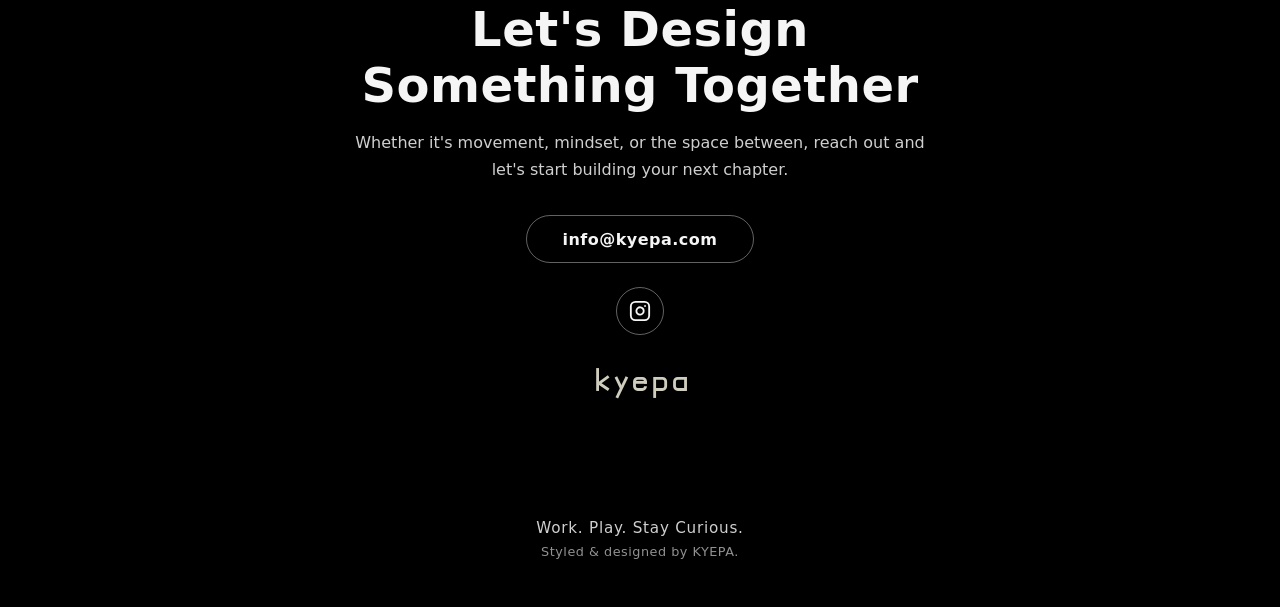
==== commit b0e689e1: "Lead with "ceremonies" and keep "wedding" to where it earns its place The reading copy now says cere" ====
--- a/index.html
+++ b/index.html
@@ -507,11 +507,11 @@
       </a>
       <a class="styling-teaser" href="weddings/index.html">
         <p class="styling-teaser-eyebrow">New service line</p>
-        <h2>Weddings</h2>
+        <h2>Ceremonies</h2>
         <p class="styling-teaser-line">
           Queer-first weddings, every couple welcome.
         </p>
-        <p class="styling-teaser-cta">See the wedding pages</p>
+        <p class="styling-teaser-cta">See the ceremony pages</p>
       </a>
     </div>
 
@@ -578,15 +578,15 @@
              on /styling/. Edit them there, not in this file. -->
         <div id="home-styling-offers"></div>
 
-        <h3 class="offer-group-title">Weddings</h3>
+        <h3 class="offer-group-title">Ceremonies</h3>
         <div class="offer-list">
           <div class="offer-item">
-            <p class="offer-name">KYEPA Weddings <span class="offer-price">Price on request</span></p>
+            <p class="offer-name">KYEPA Ceremonies <span class="offer-price">Price on request</span></p>
             <p>
-              Queer-first wedding planning and styling: destination weddings
-              on St. Martin, and styling, personal shopping and first-dance
-              choreography wherever you live.
-              <a href="weddings/index.html">See the wedding pages</a>.
+              Queer-first weddings, every couple welcome: destination
+              ceremonies on St. Martin, and styling, personal shopping and
+              first-dance choreography wherever you live.
+              <a href="weddings/index.html">See the ceremony pages</a>.
             </p>
           </div>
         </div>
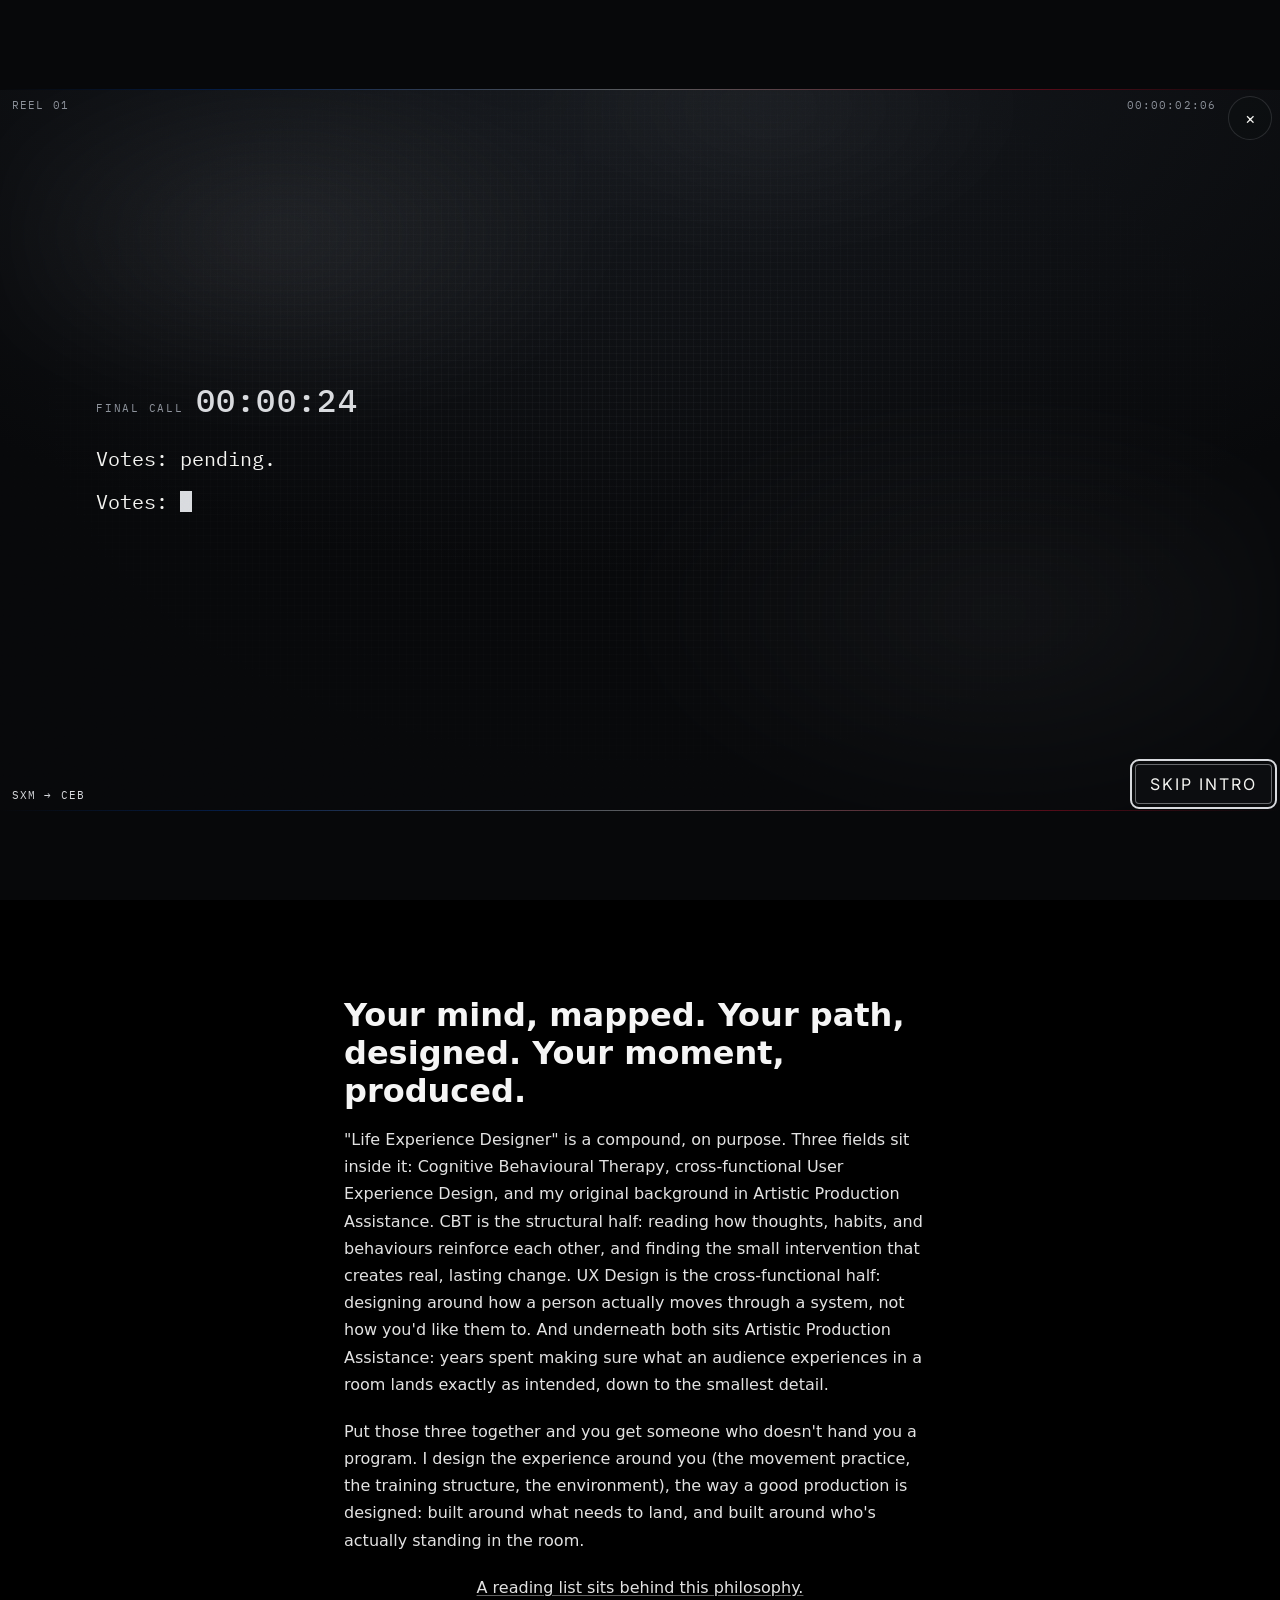
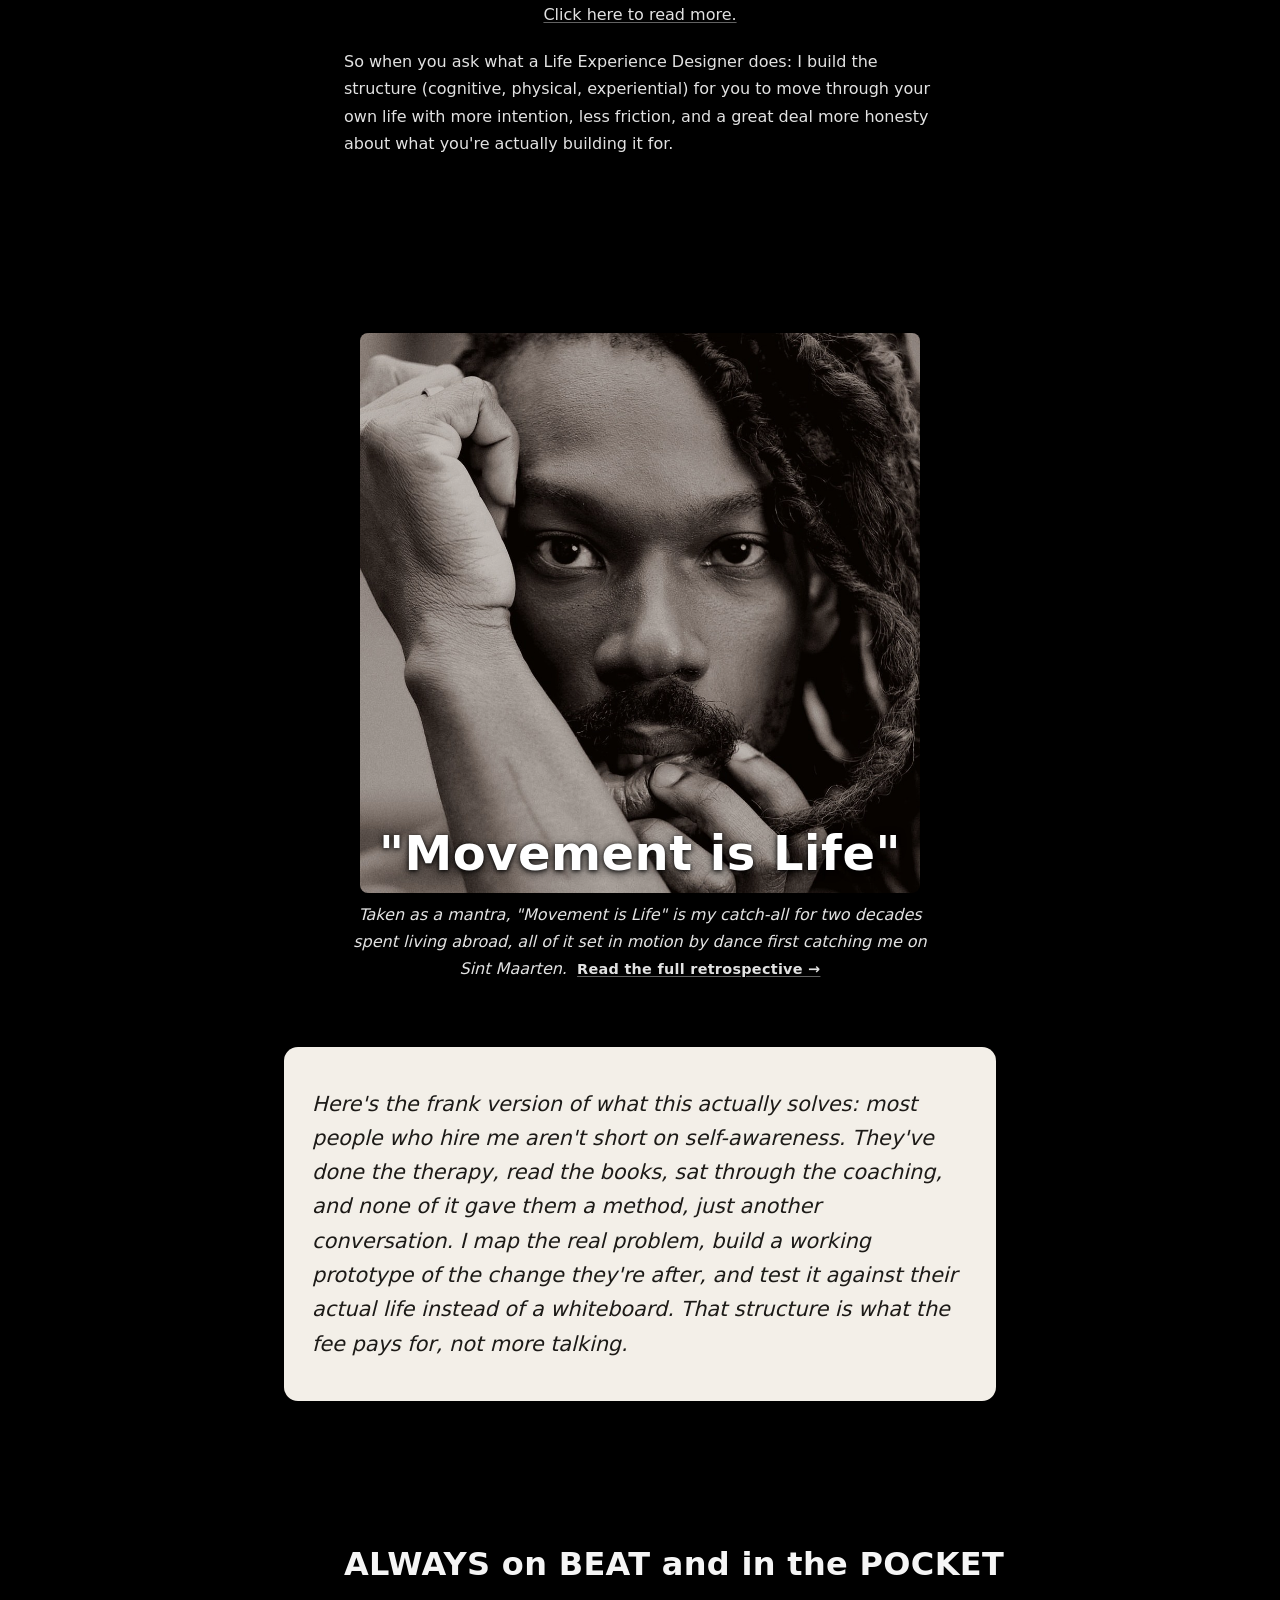
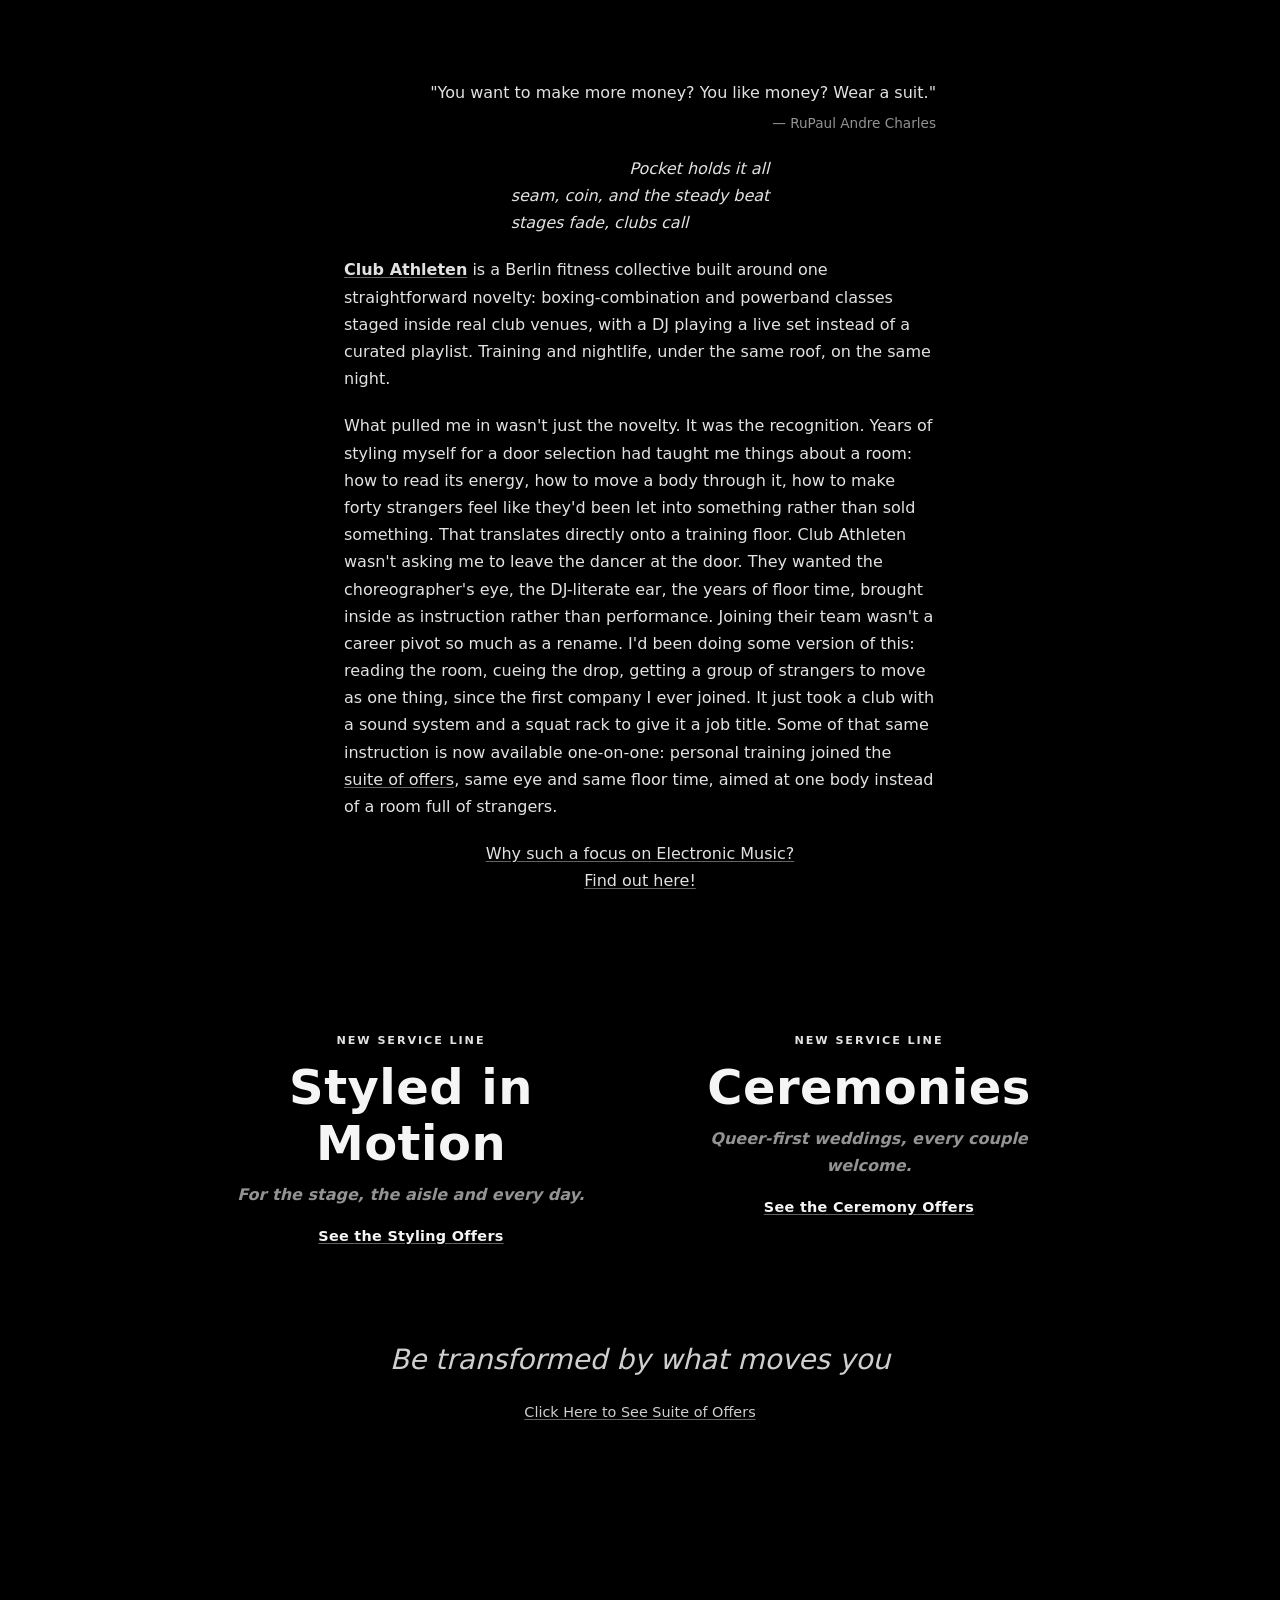
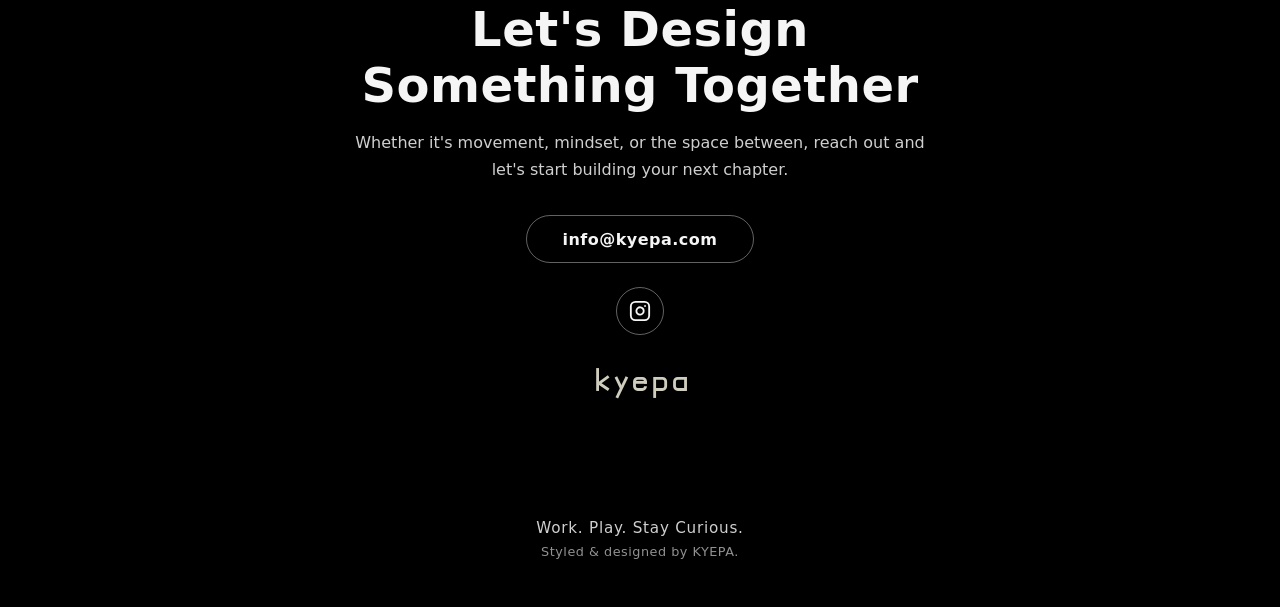
==== commit dfb3a108: "Title Case every CTA, and say "offers" rather than "pages" The buttons were sentence case and two of" ====
--- a/index.html
+++ b/index.html
@@ -503,7 +503,7 @@
         <p class="styling-teaser-line">
           For the stage, the aisle and every day.
         </p>
-        <p class="styling-teaser-cta">See the styling offers</p>
+        <p class="styling-teaser-cta">See the Styling Offers</p>
       </a>
       <a class="styling-teaser" href="weddings/index.html">
         <p class="styling-teaser-eyebrow">New service line</p>
@@ -511,7 +511,7 @@
         <p class="styling-teaser-line">
           Queer-first weddings, every couple welcome.
         </p>
-        <p class="styling-teaser-cta">See the ceremony pages</p>
+        <p class="styling-teaser-cta">See the Ceremony Offers</p>
       </a>
     </div>
 
@@ -519,7 +519,7 @@
       <p>Be transformed by what moves you</p>
       <p class="closing-line-cta">
         <button type="button" class="inline-link-button offers-trigger" id="offers-trigger" aria-haspopup="dialog" aria-controls="offers-modal">
-          Click here to see suite of offers
+          Click Here to See Suite of Offers
         </button>
       </p>
     </div>
@@ -586,7 +586,7 @@
               Queer-first weddings, every couple welcome: destination
               ceremonies on St. Martin, and styling, personal shopping and
               first-dance choreography wherever you live.
-              <a href="weddings/index.html">See the ceremony pages</a>.
+              <a href="weddings/index.html">See the Ceremony Offers</a>.
             </p>
           </div>
         </div>
--- a/style.css
+++ b/style.css
@@ -707,6 +707,76 @@
   white-space: nowrap;
 }
 
+/* Price explainer in the Suite of Offers, for the two prices that are a
+   joke with a straight answer behind them — "TBYD" and "You ask me…".
+   Reuses the shared .plate-trigger/.hover-plate pair, so it needs no new
+   show/hide logic. The dot is a real <button>, so the plate opens on
+   keyboard focus as well as hover, and aria-describedby means a screen
+   reader gets the explanation either way.
+
+   Mirrors .styling-info on /styling/. The colours differ because this
+   modal is plated cream with black text, not the dark palette. */
+.offer-price-wrap {
+  display: inline-flex;
+  align-items: center;
+  gap: 0.4rem;
+  white-space: nowrap;
+}
+
+.offer-info {
+  position: relative;
+  display: inline-flex;
+  align-items: center;
+  justify-content: center;
+  /* Visually small, but the tap target below brings it to 44px. */
+  width: 1.15rem;
+  height: 1.15rem;
+  padding: 0;
+  border: 1px solid rgba(0, 0, 0, 0.45);
+  border-radius: 50%;
+  background: none;
+  color: rgba(0, 0, 0, 0.75);
+  font: inherit;
+  font-size: 0.7rem;
+  font-style: italic;
+  font-weight: 600;
+  line-height: 1;
+  cursor: help;
+  transition: border-color 0.2s ease, color 0.2s ease;
+}
+
+/* Invisible 44px tap target, so this works on a phone without making the
+   dot itself clumsy. */
+.offer-info::after {
+  content: "";
+  position: absolute;
+  top: 50%;
+  left: 50%;
+  width: 44px;
+  height: 44px;
+  transform: translate(-50%, -50%);
+}
+
+.offer-info:hover,
+.offer-info:focus-visible {
+  border-color: #000;
+  color: #000;
+}
+
+/* The shared plate is left-anchored, but the price sits at the right edge
+   of .offer-name, so this one opens leftwards to stay inside the modal. */
+.offer-info-plate {
+  left: auto;
+  right: 0;
+  width: min(20rem, 72vw);
+  white-space: normal;
+  font-size: 0.85rem;
+  /* The site plate is tuned for an italic link context; reset for a price. */
+  font-style: normal;
+  font-weight: 400;
+  text-align: left;
+}
+
 .offer-note {
   margin-top: 1.5rem;
   font-size: 0.85rem;
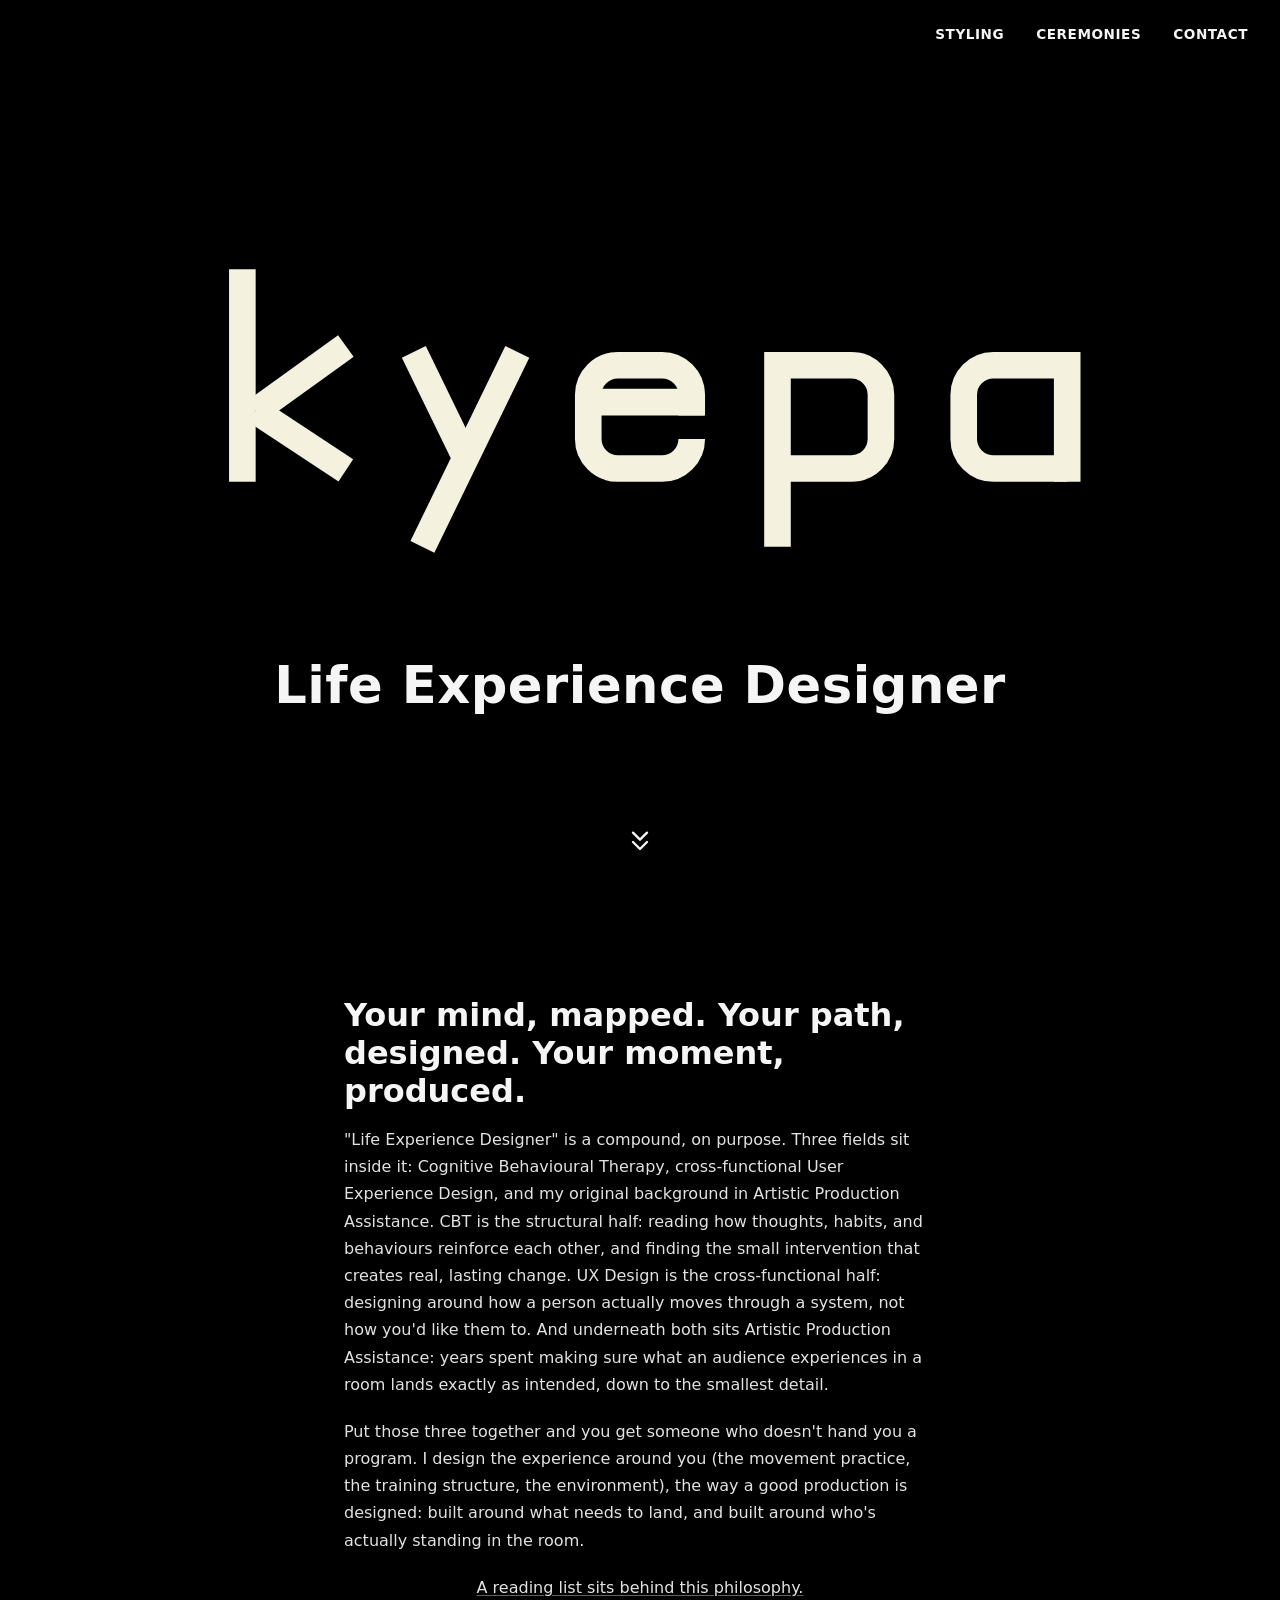
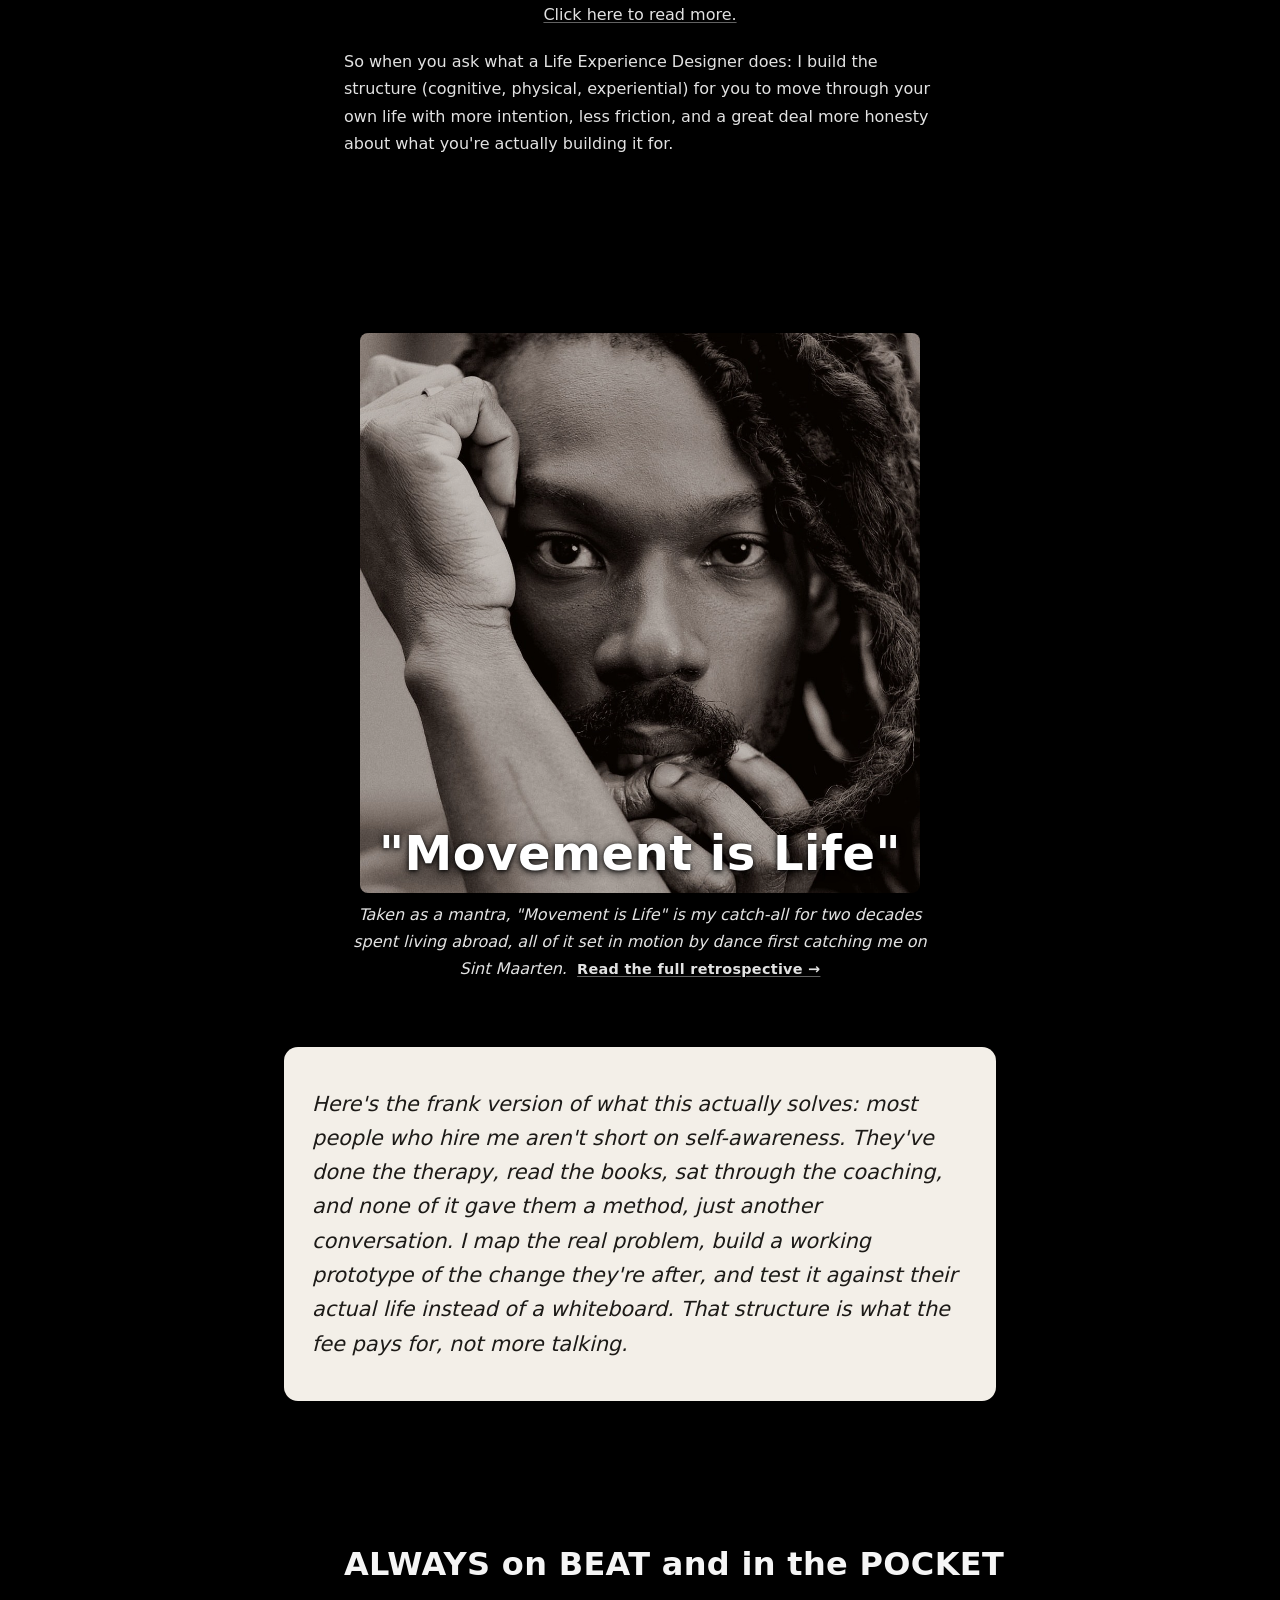
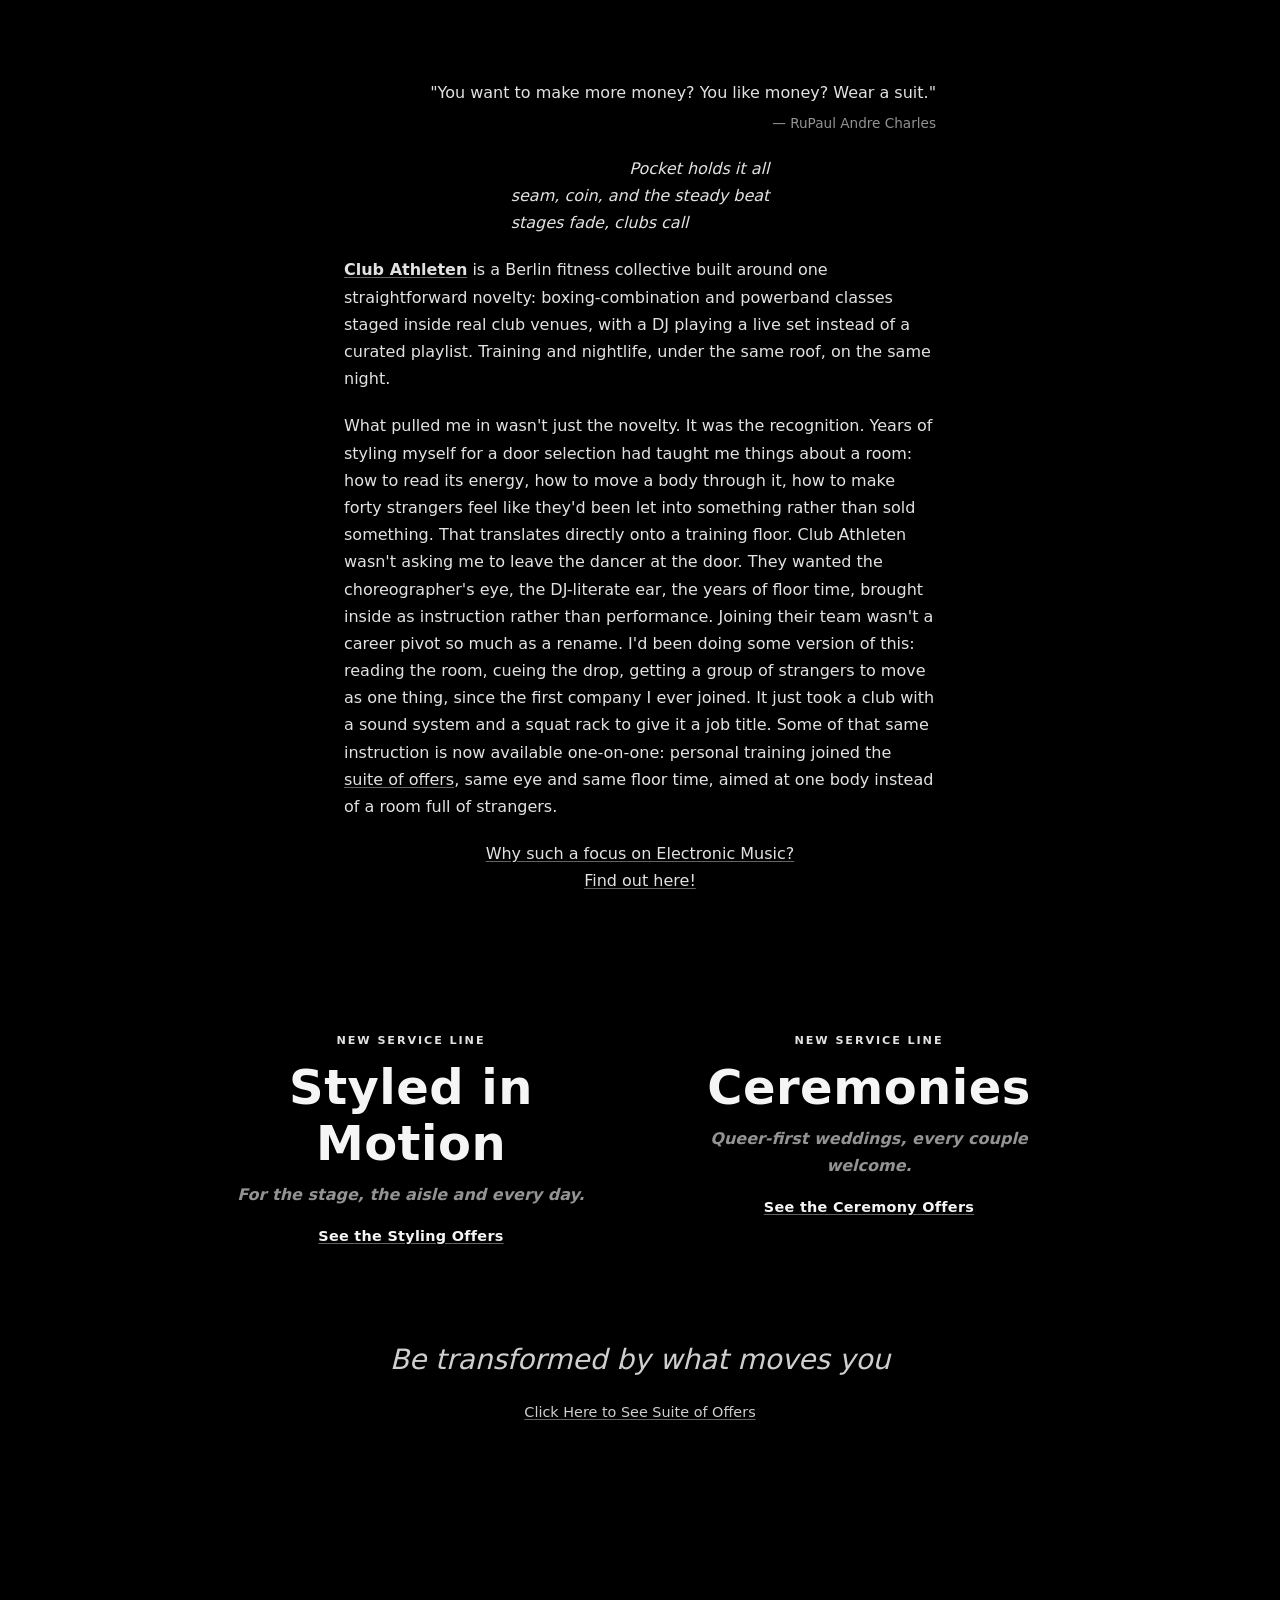
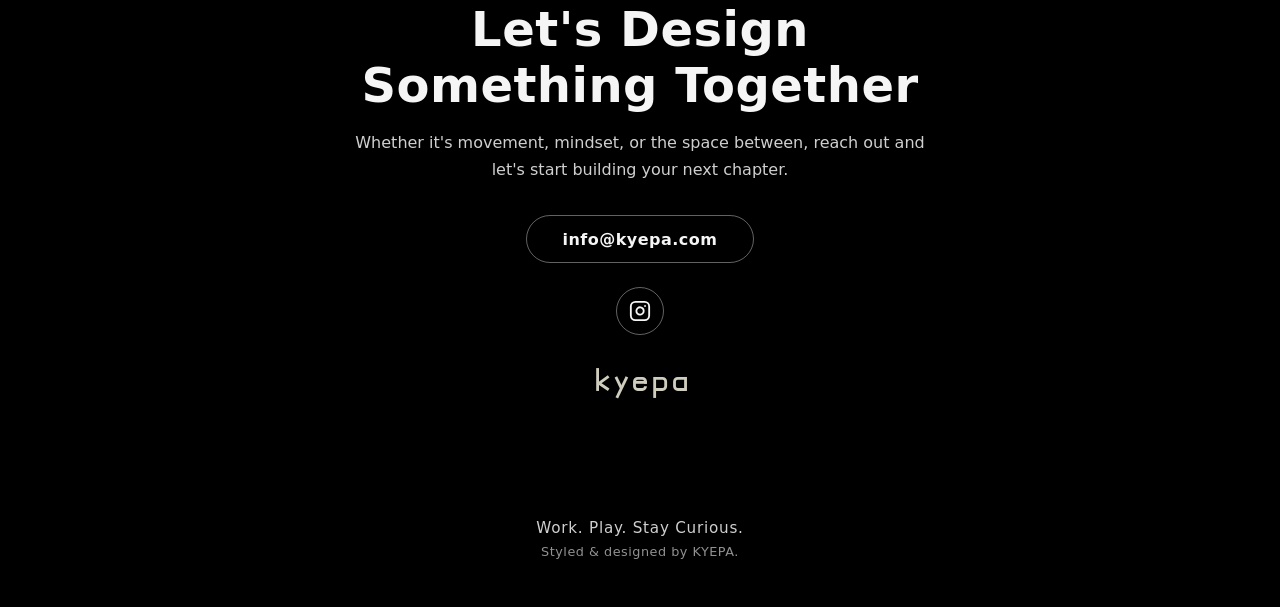
==== commit 01de40f8: "Remove the GREENLIT pop-up from the homepage The homepage no longer mounts the campaign overlay: the" ====
--- a/index.html
+++ b/index.html
@@ -5,14 +5,6 @@
   <meta name="viewport" content="width=device-width, initial-scale=1.0">
   <title>Kyepa — Life Experience Designer</title>
   <link rel="stylesheet" href="style.css">
-
-  <!-- GREENLIT campaign pop-up (Mr Gay World 2026). Everything it needs lives
-       in /mgw/ — see the README. Fonts are only for the pop-up; they load
-       after the page's own styles so they never block the homepage. -->
-  <link rel="preconnect" href="https://fonts.googleapis.com">
-  <link rel="preconnect" href="https://fonts.gstatic.com" crossorigin>
-  <link rel="stylesheet" href="https://fonts.googleapis.com/css2?family=Oswald:wght@500;600;700&family=Inter:wght@400;500;600&family=IBM+Plex+Mono:wght@400;500&display=swap">
-  <link rel="stylesheet" href="mgw/mgw.css">
 </head>
 <body>
 
@@ -630,11 +622,11 @@
   <script src="styling/styling.config.js"></script>
   <script src="script.js"></script>
 
-  <!-- GREENLIT campaign pop-up mounts here. Shows the full intro film on a
-       first visit, then leaves a pill in the corner that reopens it.
-       Add ?mgw to any homepage link to force it open for repeat visitors. -->
-  <div id="mgw-root"></div>
-  <script src="mgw/mgw.config.js" defer></script>
-  <script src="mgw/mgw.js" defer></script>
+  <!-- The GREENLIT campaign pop-up used to mount here. It was removed from
+       the homepage on 2026-11-19; the campaign itself is untouched and
+       still lives at /mgw/, which is self-contained and loads its own
+       fonts, stylesheet and scripts. To bring the pop-up back, restore the
+       <div id="mgw-root"> and the two mgw/ script tags here, and the
+       mgw/mgw.css and Google Fonts links in <head>. -->
 </body>
 </html>
